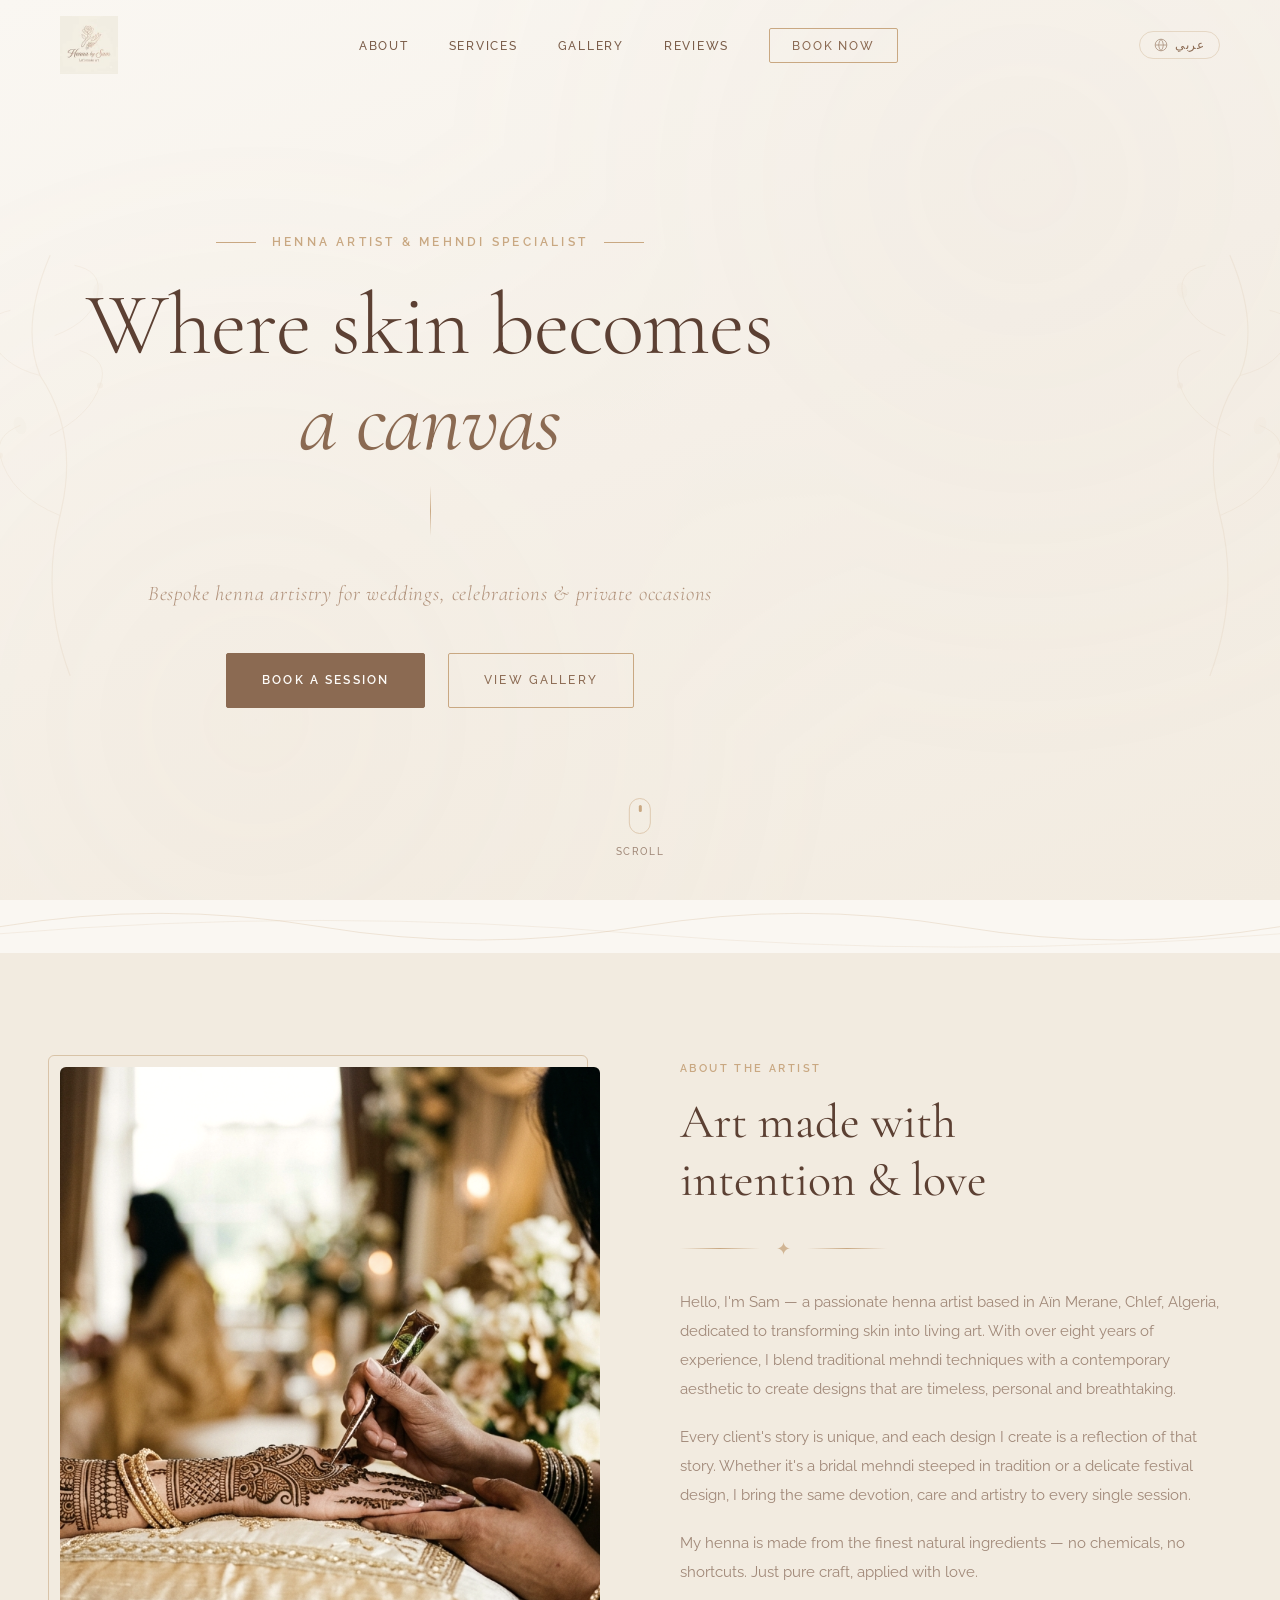
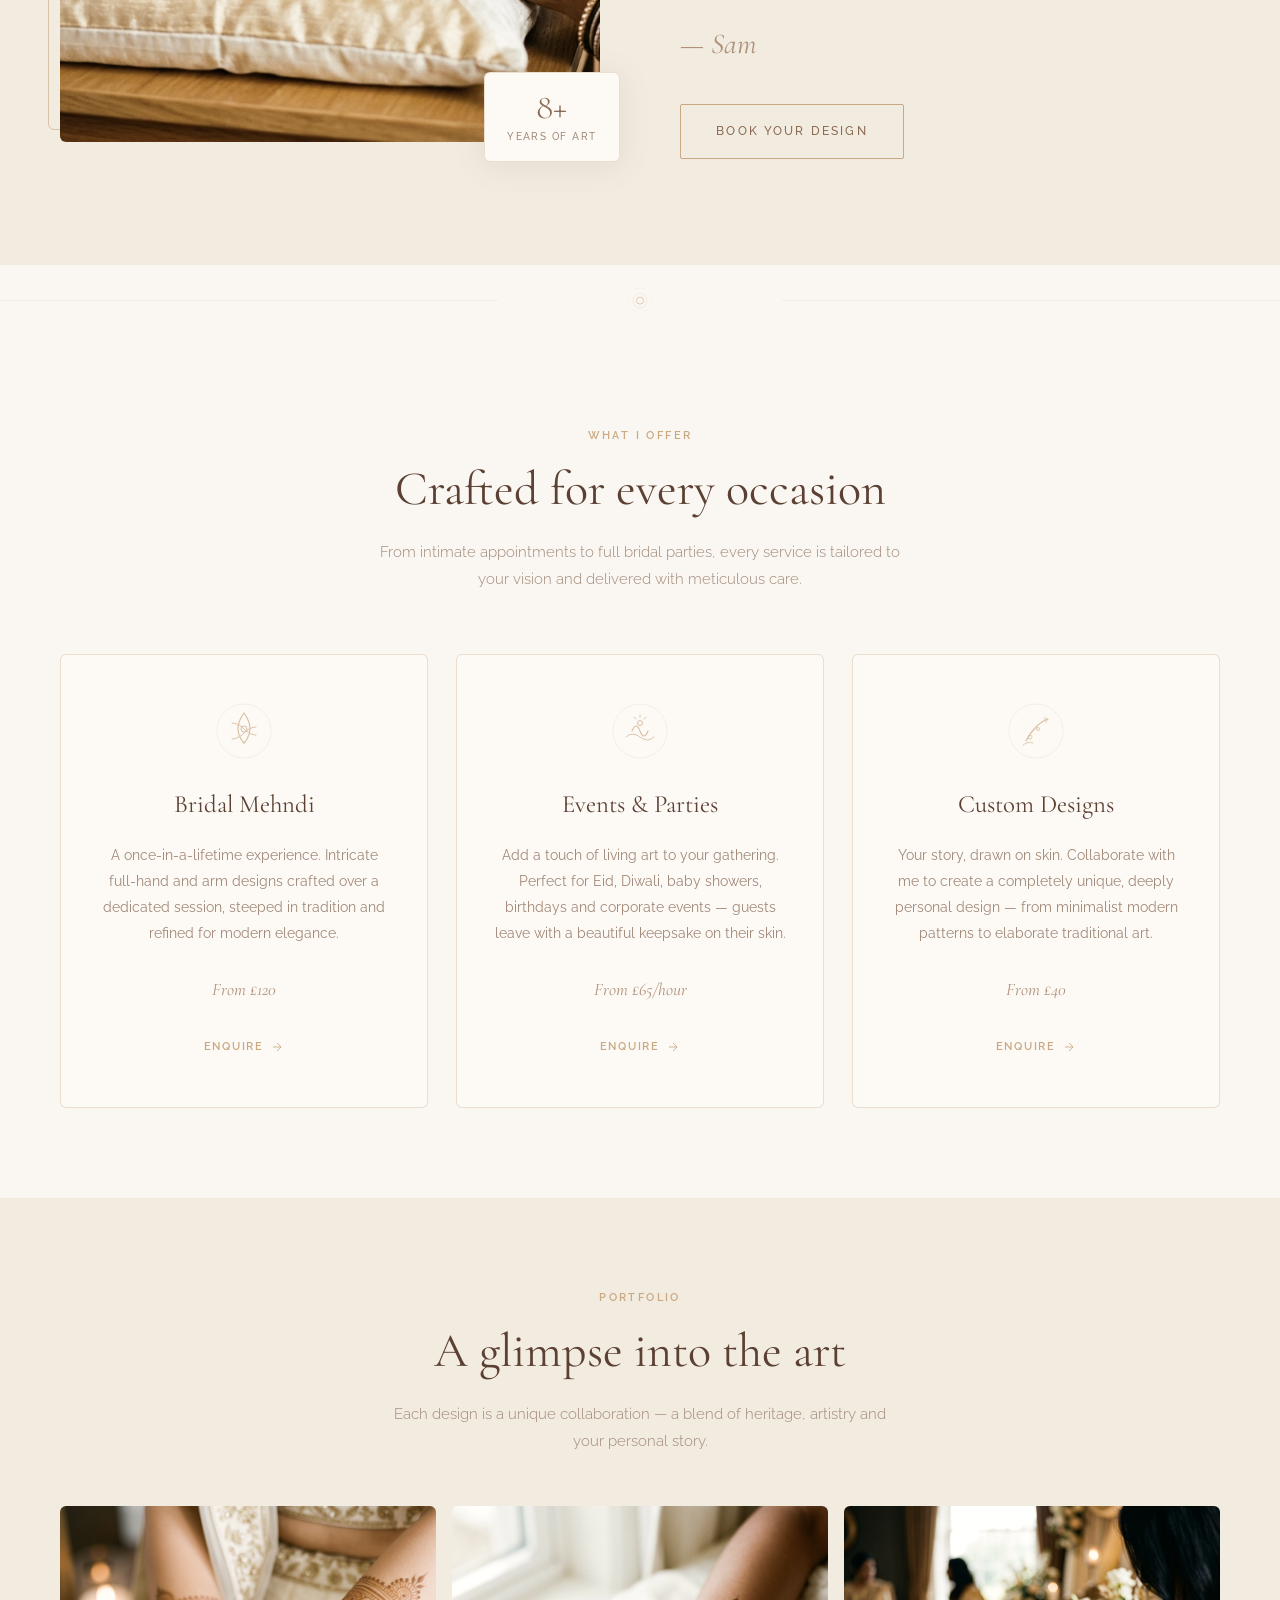
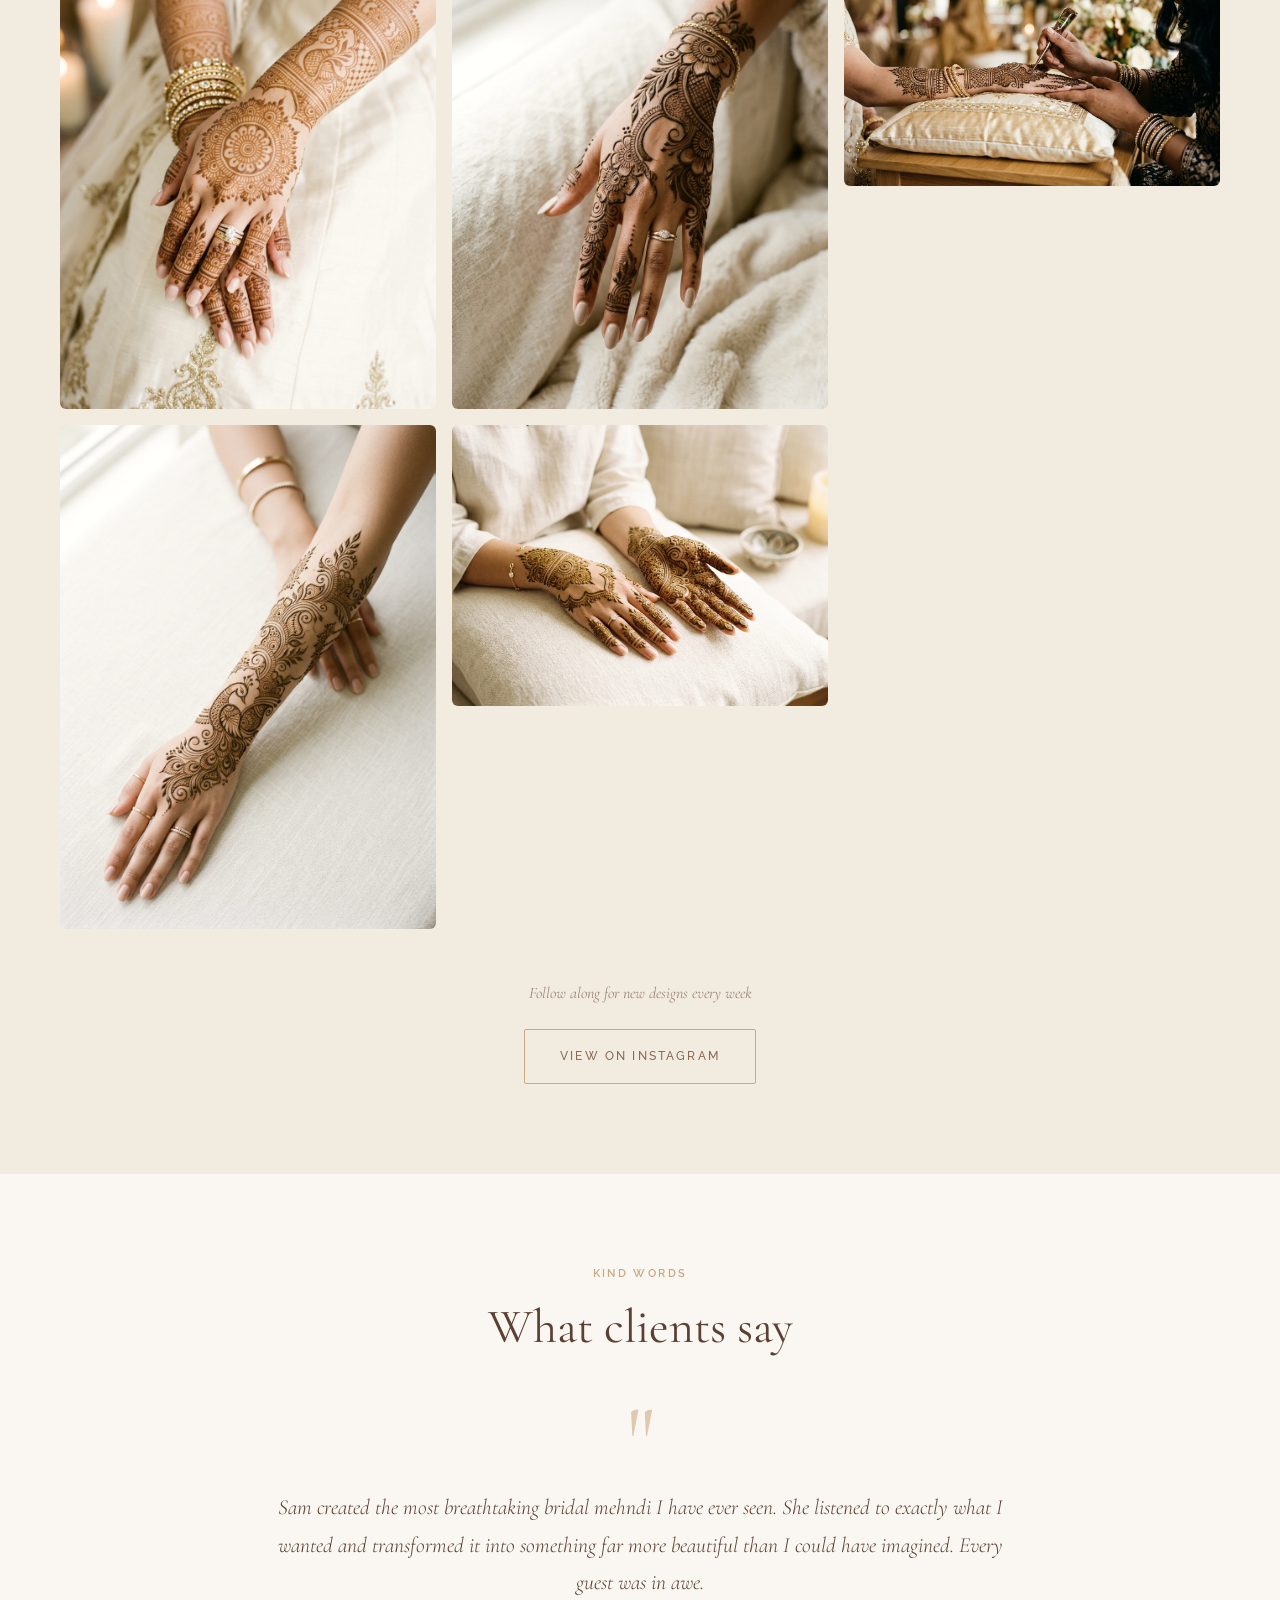
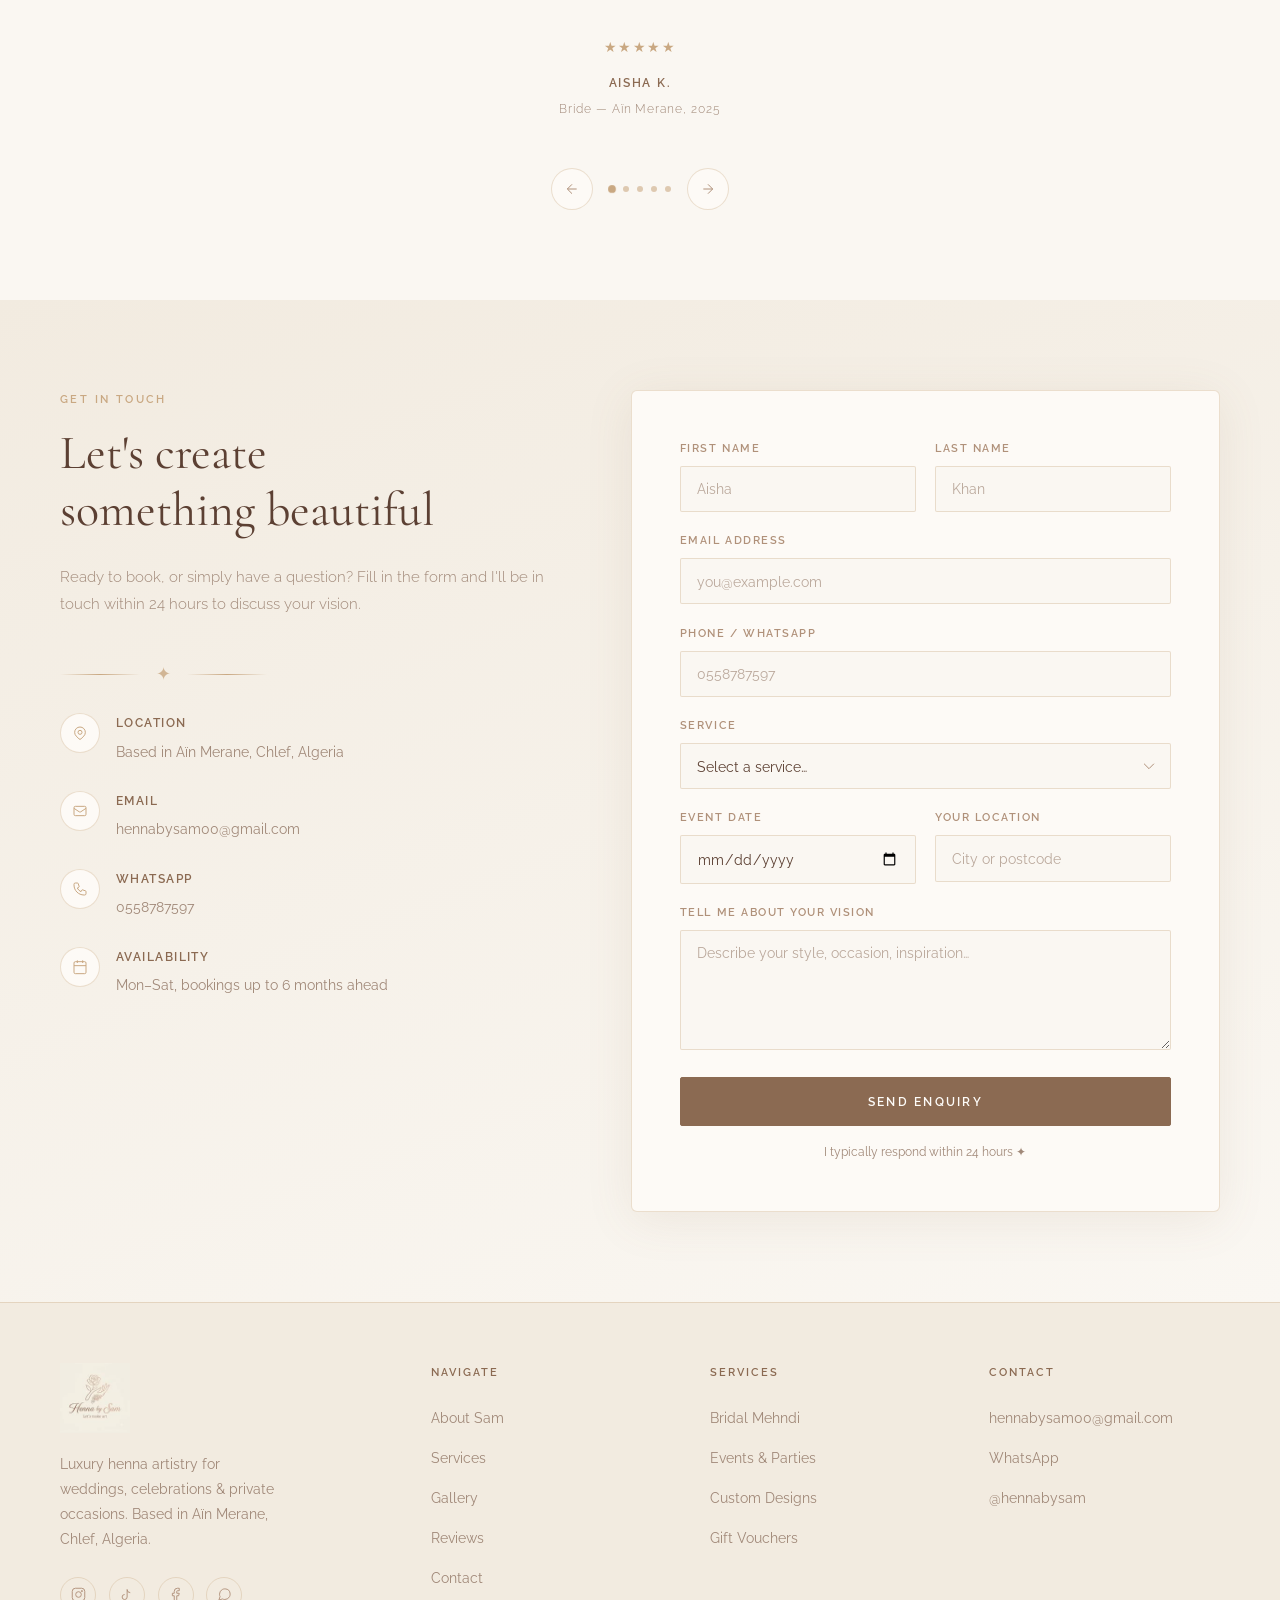
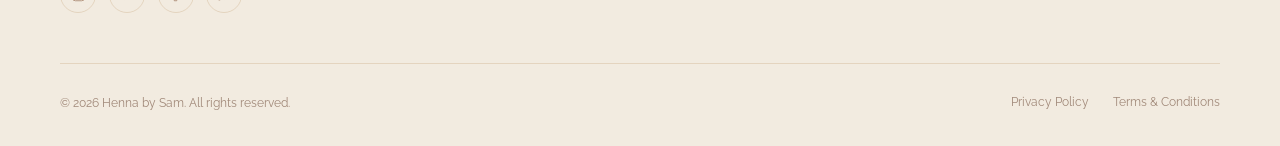
==== index.html @ 5bcdfaa6 "Initial commit — Henna by Sam website" ====
<!DOCTYPE html>
<html lang="en" dir="ltr">
<head>
  <meta charset="UTF-8" />
  <meta name="viewport" content="width=device-width, initial-scale=1.0" />
  <meta name="description" content="Henna by Sam — Luxury henna artist based in Aïn Merane, Chlef, Algeria, specialising in bridal, event and custom mehndi. Let's make art." />
  <meta name="keywords" content="henna artist, mehndi, bridal henna, henna near me, Henna by Sam" />
  <meta property="og:title" content="Henna by Sam — Let's Make Art" />
  <meta property="og:description" content="Luxury henna artistry for weddings, events and private occasions. Based in Aïn Merane, Chlef, Algeria." />
  <meta property="og:type" content="website" />
  <title>Henna by Sam — Let's Make Art</title>
  <link rel="stylesheet" href="style.css" />
  <link rel="preconnect" href="https://fonts.googleapis.com" />
  <link rel="preconnect" href="https://fonts.gstatic.com" crossorigin />
</head>
<body>

  <!-- ═══════════════════════════════════════════
       NAVBAR
  ═══════════════════════════════════════════ -->
  <nav class="navbar" id="navbar" role="navigation" data-i18n-aria="nav.mainNav">
    <div class="container">
      <!-- Discreet Master Access -->
      <a href="master.html" class="master-access-btn" id="master-access-btn" aria-label="Master Access" title="Master Access">
        <svg viewBox="0 0 24 24" fill="none" stroke="currentColor" stroke-width="1.5" aria-hidden="true">
          <rect x="5" y="11" width="14" height="10" rx="2" ry="2"/>
          <path d="M8 11V7a4 4 0 018 0v4"/>
          <circle cx="12" cy="16" r="1" fill="currentColor"/>
        </svg>
      </a>

      <a href="#home" aria-label="Henna by Sam — Home">
        <img src="logo.png" alt="Henna by Sam logo" class="navbar-logo" id="navbar-logo" />
      </a>

      <ul class="nav-links" id="nav-links">
        <li><a href="#about"        data-i18n="nav.about">About</a></li>
        <li><a href="#services"     data-i18n="nav.services">Services</a></li>
        <li><a href="#gallery"      data-i18n="nav.gallery">Gallery</a></li>
        <li><a href="#testimonials" data-i18n="nav.reviews">Reviews</a></li>
        <li><a href="#booking" class="nav-book-btn" id="nav-book-btn" data-i18n="nav.bookNow">Book Now</a></li>
      </ul>

      <!-- Language Switcher -->
      <button class="lang-switcher" id="lang-switcher" data-i18n-aria="nav.langBtnAria">
        <svg viewBox="0 0 24 24" fill="none" stroke="currentColor" stroke-width="1.5" aria-hidden="true">
          <circle cx="12" cy="12" r="10"/>
          <line x1="2" y1="12" x2="22" y2="12"/>
          <path d="M12 2a15.3 15.3 0 014 10 15.3 15.3 0 01-4 10 15.3 15.3 0 01-4-10 15.3 15.3 0 014-10z"/>
        </svg>
        <span id="lang-label" data-i18n="nav.langBtn">عربي</span>
      </button>

      <button class="nav-hamburger" id="nav-hamburger" data-i18n-aria="nav.openMenu" aria-expanded="false">
        <span></span>
        <span></span>
        <span></span>
      </button>
    </div>
  </nav>

  <!-- Mobile Nav Overlay -->
  <nav class="mobile-nav" id="mobile-nav" data-i18n-aria="nav.mobileNav">
    <button class="mobile-nav-close" id="mobile-nav-close" data-i18n-aria="nav.closeMenu">×</button>
    <a href="#about"        class="mobile-link" data-i18n="mobile.about">About</a>
    <a href="#services"     class="mobile-link" data-i18n="mobile.services">Services</a>
    <a href="#gallery"      class="mobile-link" data-i18n="mobile.gallery">Gallery</a>
    <a href="#testimonials" class="mobile-link" data-i18n="mobile.reviews">Reviews</a>
    <a href="#booking"      class="mobile-link" data-i18n="mobile.bookNow">Book Now</a>
    <!-- Mobile Language Switcher -->
    <button class="mobile-lang-switcher" id="mobile-lang-switcher">
      <svg viewBox="0 0 24 24" fill="none" stroke="currentColor" stroke-width="1.5" width="18" height="18" aria-hidden="true">
        <circle cx="12" cy="12" r="10"/>
        <line x1="2" y1="12" x2="22" y2="12"/>
        <path d="M12 2a15.3 15.3 0 014 10 15.3 15.3 0 01-4 10 15.3 15.3 0 01-4-10 15.3 15.3 0 014-10z"/>
      </svg>
      <span id="mobile-lang-label" data-i18n="nav.langBtn">عربي</span>
    </button>
  </nav>

  <!-- ═══════════════════════════════════════════
       HERO
  ═══════════════════════════════════════════ -->
  <section class="hero" id="home" aria-label="Hero">
    <div class="hero-bg-pattern" aria-hidden="true"></div>

    <!-- Botanical SVG side elements -->
    <div class="hero-botanical-left" aria-hidden="true">
      <svg width="180" height="500" viewBox="0 0 180 500" fill="none" xmlns="http://www.w3.org/2000/svg">
        <path d="M90 480 Q60 400 80 320 Q100 240 60 180 Q40 130 70 60" stroke="#C9A882" stroke-width="1.2" fill="none" stroke-linecap="round"/>
        <path d="M80 320 Q30 300 20 260 Q15 240 40 230" stroke="#C9A882" stroke-width="0.8" fill="none" stroke-linecap="round"/>
        <path d="M70 240 Q110 220 120 190 Q130 165 100 155" stroke="#C9A882" stroke-width="0.8" fill="none" stroke-linecap="round"/>
        <path d="M60 180 Q20 170 10 140 Q5 120 30 115" stroke="#C9A882" stroke-width="0.8" fill="none" stroke-linecap="round"/>
        <path d="M75 140 Q115 125 118 95 Q120 75 95 70" stroke="#C9A882" stroke-width="0.8" fill="none" stroke-linecap="round"/>
        <circle cx="20" cy="260" r="3" fill="#C9A882" opacity="0.5"/>
        <circle cx="10" cy="140" r="2.5" fill="#C9A882" opacity="0.4"/>
        <circle cx="120" cy="190" r="3" fill="#C9A882" opacity="0.5"/>
        <ellipse cx="40" cy="230" rx="6" ry="9" fill="#C9A882" opacity="0.25" transform="rotate(-20 40 230)"/>
        <ellipse cx="118" cy="95" rx="5" ry="8" fill="#C9A882" opacity="0.25" transform="rotate(15 118 95)"/>
      </svg>
    </div>

    <div class="hero-botanical-right" aria-hidden="true">
      <svg width="180" height="500" viewBox="0 0 180 500" fill="none" xmlns="http://www.w3.org/2000/svg">
        <path d="M90 480 Q60 400 80 320 Q100 240 60 180 Q40 130 70 60" stroke="#C9A882" stroke-width="1.2" fill="none" stroke-linecap="round"/>
        <path d="M80 320 Q30 300 20 260 Q15 240 40 230" stroke="#C9A882" stroke-width="0.8" fill="none" stroke-linecap="round"/>
        <path d="M70 240 Q110 220 120 190 Q130 165 100 155" stroke="#C9A882" stroke-width="0.8" fill="none" stroke-linecap="round"/>
        <path d="M60 180 Q20 170 10 140 Q5 120 30 115" stroke="#C9A882" stroke-width="0.8" fill="none" stroke-linecap="round"/>
        <path d="M75 140 Q115 125 118 95 Q120 75 95 70" stroke="#C9A882" stroke-width="0.8" fill="none" stroke-linecap="round"/>
        <circle cx="20" cy="260" r="3" fill="#C9A882" opacity="0.5"/>
        <circle cx="10" cy="140" r="2.5" fill="#C9A882" opacity="0.4"/>
        <circle cx="120" cy="190" r="3" fill="#C9A882" opacity="0.5"/>
        <ellipse cx="40" cy="230" rx="6" ry="9" fill="#C9A882" opacity="0.25" transform="rotate(-20 40 230)"/>
        <ellipse cx="118" cy="95" rx="5" ry="8" fill="#C9A882" opacity="0.25" transform="rotate(15 118 95)"/>
      </svg>
    </div>

    <div class="container">
      <div class="hero-content">
        <p class="hero-eyebrow reveal" data-i18n="hero.eyebrow">Henna Artist &amp; Mehndi Specialist</p>

        <h1 class="hero-title reveal reveal-delay-1">
          <span data-i18n="hero.titleLine1">Where skin becomes</span><br><em data-i18n="hero.titleEm">a canvas</em>
        </h1>

        <div class="hero-divider reveal reveal-delay-2"></div>

        <p class="hero-tagline reveal reveal-delay-2" data-i18n="hero.tagline">
          Bespoke henna artistry for weddings, celebrations &amp; private occasions
        </p>

        <div class="hero-ctas reveal reveal-delay-3">
          <a href="#booking" class="btn-primary" id="hero-book-btn" data-i18n="hero.bookBtn">Book a Session</a>
          <a href="#gallery" class="btn-secondary" id="hero-gallery-btn" data-i18n="hero.galleryBtn">View Gallery</a>
        </div>
      </div>
    </div>

    <div class="hero-scroll-hint" aria-hidden="true">
      <div class="scroll-mouse"></div>
      <span data-i18n="hero.scroll">Scroll</span>
    </div>
  </section>

  <!-- Section divider -->
  <div class="botanical-divider" aria-hidden="true">
    <svg viewBox="0 0 1440 60" fill="none" xmlns="http://www.w3.org/2000/svg" preserveAspectRatio="none">
      <path d="M0 30 Q180 0 360 30 Q540 60 720 30 Q900 0 1080 30 Q1260 60 1440 30" stroke="#DEC9B0" stroke-width="0.8" fill="none" opacity="0.6"/>
      <path d="M0 38 Q360 8 720 38 Q1080 68 1440 38" stroke="#C9A882" stroke-width="0.5" fill="none" opacity="0.35"/>
    </svg>
  </div>

  <!-- ═══════════════════════════════════════════
       ABOUT
  ═══════════════════════════════════════════ -->
  <section class="about" id="about" aria-label="About Sam">
    <div class="container">
      <div class="about-grid">

        <!-- Image side -->
        <div class="about-image-wrap reveal">
          <div class="about-image-frame">
            <img
              src="images/artist.jpg"
              alt="Sam — henna artist applying mehndi at a bridal celebration"
              class="about-img"
              loading="lazy"
            />
            <div class="about-image-badge">
              <span class="badge-number">8+</span>
              <span class="badge-label" data-i18n="about.badgeLabel">Years of Art</span>
            </div>
          </div>
        </div>

        <!-- Text side -->
        <div class="about-text">
          <span class="section-label reveal" data-i18n="about.sectionLabel">About the Artist</span>
          <h2 class="section-title reveal reveal-delay-1">
            <span data-i18n="about.title">Art made with</span><br><span data-i18n="about.titleLine2">intention &amp; love</span>
          </h2>

          <div class="ornament reveal reveal-delay-1">
            <span class="ornament-icon" aria-hidden="true">✦</span>
          </div>

          <p class="reveal reveal-delay-2" data-i18n="about.bio1">
            Hello, I'm Sam — a passionate henna artist based in Aïn Merane, Chlef, Algeria, dedicated to transforming skin
            into living art. With over eight years of experience, I blend traditional mehndi techniques
            with a contemporary aesthetic to create designs that are timeless, personal and breathtaking.
          </p>
          <p class="reveal reveal-delay-2" data-i18n="about.bio2">
            Every client's story is unique, and each design I create is a reflection of that story.
            Whether it's a bridal mehndi steeped in tradition or a delicate festival design, I bring
            the same devotion, care and artistry to every single session.
          </p>
          <p class="reveal reveal-delay-3" data-i18n="about.bio3">
            My henna is made from the finest natural ingredients — no chemicals, no shortcuts.
            Just pure craft, applied with love.
          </p>

          <div class="about-signature reveal reveal-delay-3" data-i18n="about.signature">— Sam</div>

          <div style="margin-top: 2.2rem;" class="reveal reveal-delay-4">
            <a href="#booking" class="btn-secondary" id="about-book-btn" data-i18n="about.bookBtn">Book Your Design</a>
          </div>
        </div>

      </div>
    </div>
  </section>

  <!-- Section divider -->
  <div class="botanical-divider" aria-hidden="true">
    <svg viewBox="0 0 1440 80" fill="none" xmlns="http://www.w3.org/2000/svg" preserveAspectRatio="none">
      <line x1="0" y1="40" x2="560" y2="40" stroke="#DEC9B0" stroke-width="0.5" opacity="0.6"/>
      <circle cx="720" cy="40" r="4" fill="none" stroke="#C9A882" stroke-width="1" opacity="0.6"/>
      <circle cx="720" cy="40" r="8" fill="none" stroke="#C9A882" stroke-width="0.5" opacity="0.35"/>
      <circle cx="720" cy="40" r="14" fill="none" stroke="#DEC9B0" stroke-width="0.4" opacity="0.3"/>
      <line x1="880" y1="40" x2="1440" y2="40" stroke="#DEC9B0" stroke-width="0.5" opacity="0.6"/>
    </svg>
  </div>

  <!-- ═══════════════════════════════════════════
       SERVICES
  ═══════════════════════════════════════════ -->
  <section class="services" id="services" aria-label="Services">
    <div class="container">
      <div class="services-header">
        <span class="section-label reveal" data-i18n="services.sectionLabel">What I Offer</span>
        <h2 class="section-title reveal reveal-delay-1" data-i18n="services.title">Crafted for every occasion</h2>
        <p class="section-subtitle reveal reveal-delay-2" data-i18n="services.subtitle">
          From intimate appointments to full bridal parties, every service is tailored
          to your vision and delivered with meticulous care.
        </p>
      </div>

      <div class="services-grid">

        <!-- Bridal -->
        <div class="service-card reveal" id="service-bridal">
          <div class="service-icon" aria-hidden="true">
            <svg viewBox="0 0 56 56" fill="none" xmlns="http://www.w3.org/2000/svg" width="56" height="56">
              <circle cx="28" cy="28" r="27" stroke="currentColor" stroke-width="0.8" opacity="0.3"/>
              <path d="M28 10 C28 10 22 18 22 26 C22 34 28 40 28 40 C28 40 34 34 34 26 C34 18 28 10 28 10Z" stroke="currentColor" stroke-width="1.2" fill="none" stroke-linecap="round" stroke-linejoin="round"/>
              <path d="M16 20 C20 20 24 22 28 26 C32 30 36 32 40 32" stroke="currentColor" stroke-width="1" fill="none" stroke-linecap="round"/>
              <path d="M16 36 C20 36 24 34 28 30 C32 26 36 24 40 24" stroke="currentColor" stroke-width="1" fill="none" stroke-linecap="round"/>
              <circle cx="28" cy="26" r="3" stroke="currentColor" stroke-width="1" fill="none"/>
            </svg>
          </div>
          <h3 class="service-title" data-i18n="services.bridal.title">Bridal Mehndi</h3>
          <p class="service-desc" data-i18n="services.bridal.desc">
            A once-in-a-lifetime experience. Intricate full-hand and arm designs crafted
            over a dedicated session, steeped in tradition and refined for modern elegance.
          </p>
          <p class="service-price" data-i18n="services.bridal.price">From £120</p>
          <a href="#booking" class="service-link" id="service-bridal-link">
            <span data-i18n="services.bridal.cta">Enquire</span>
            <svg viewBox="0 0 24 24" fill="none" stroke="currentColor" stroke-width="1.5" class="service-arrow"><path d="M5 12h14M12 5l7 7-7 7"/></svg>
          </a>
        </div>

        <!-- Events -->
        <div class="service-card reveal reveal-delay-1" id="service-events">
          <div class="service-icon" aria-hidden="true">
            <svg viewBox="0 0 56 56" fill="none" xmlns="http://www.w3.org/2000/svg" width="56" height="56">
              <circle cx="28" cy="28" r="27" stroke="currentColor" stroke-width="0.8" opacity="0.3"/>
              <path d="M20 28 Q24 18 28 28 Q32 38 36 28" stroke="currentColor" stroke-width="1.2" fill="none" stroke-linecap="round"/>
              <path d="M14 34 Q20 28 28 34 Q36 40 42 34" stroke="currentColor" stroke-width="0.9" fill="none" stroke-linecap="round"/>
              <circle cx="28" cy="20" r="2.5" stroke="currentColor" stroke-width="1" fill="none"/>
              <path d="M28 14 L28 12" stroke="currentColor" stroke-width="1" stroke-linecap="round"/>
              <path d="M32 16 L34 14" stroke="currentColor" stroke-width="1" stroke-linecap="round"/>
              <path d="M24 16 L22 14" stroke="currentColor" stroke-width="1" stroke-linecap="round"/>
            </svg>
          </div>
          <h3 class="service-title" data-i18n="services.events.title">Events &amp; Parties</h3>
          <p class="service-desc" data-i18n="services.events.desc">
            Add a touch of living art to your gathering. Perfect for Eid, Diwali, baby showers,
            birthdays and corporate events — guests leave with a beautiful keepsake on their skin.
          </p>
          <p class="service-price" data-i18n="services.events.price">From £65/hour</p>
          <a href="#booking" class="service-link" id="service-events-link">
            <span data-i18n="services.events.cta">Enquire</span>
            <svg viewBox="0 0 24 24" fill="none" stroke="currentColor" stroke-width="1.5" class="service-arrow"><path d="M5 12h14M12 5l7 7-7 7"/></svg>
          </a>
        </div>

        <!-- Custom -->
        <div class="service-card reveal reveal-delay-2" id="service-custom">
          <div class="service-icon" aria-hidden="true">
            <svg viewBox="0 0 56 56" fill="none" xmlns="http://www.w3.org/2000/svg" width="56" height="56">
              <circle cx="28" cy="28" r="27" stroke="currentColor" stroke-width="0.8" opacity="0.3"/>
              <path d="M18 38 Q22 30 28 24 Q34 18 40 16" stroke="currentColor" stroke-width="1.2" fill="none" stroke-linecap="round"/>
              <path d="M40 16 L36 14 L38 20Z" stroke="currentColor" stroke-width="1" fill="currentColor" opacity="0.4"/>
              <circle cx="22" cy="34" r="2" stroke="currentColor" stroke-width="0.8" fill="none"/>
              <circle cx="30" cy="26" r="1.5" stroke="currentColor" stroke-width="0.8" fill="none"/>
              <path d="M15 42 Q20 38 25 40" stroke="currentColor" stroke-width="0.8" fill="none" stroke-linecap="round"/>
            </svg>
          </div>
          <h3 class="service-title" data-i18n="services.custom.title">Custom Designs</h3>
          <p class="service-desc" data-i18n="services.custom.desc">
            Your story, drawn on skin. Collaborate with me to create a completely unique,
            deeply personal design — from minimalist modern patterns to elaborate traditional art.
          </p>
          <p class="service-price" data-i18n="services.custom.price">From £40</p>
          <a href="#booking" class="service-link" id="service-custom-link">
            <span data-i18n="services.custom.cta">Enquire</span>
            <svg viewBox="0 0 24 24" fill="none" stroke="currentColor" stroke-width="1.5" class="service-arrow"><path d="M5 12h14M12 5l7 7-7 7"/></svg>
          </a>
        </div>

      </div>
    </div>
  </section>

  <!-- ═══════════════════════════════════════════
       GALLERY
  ═══════════════════════════════════════════ -->
  <section class="gallery" id="gallery" aria-label="Gallery">
    <div class="container">
      <div class="gallery-header">
        <span class="section-label reveal" data-i18n="gallery.sectionLabel">Portfolio</span>
        <h2 class="section-title reveal reveal-delay-1" data-i18n="gallery.title">A glimpse into the art</h2>
        <p class="section-subtitle reveal reveal-delay-2" style="margin: 0 auto;" data-i18n="gallery.subtitle">
          Each design is a unique collaboration — a blend of heritage, artistry and your personal story.
        </p>
      </div>

      <div class="gallery-grid reveal reveal-delay-1">

        <div class="gallery-item" id="gallery-1" role="button" tabindex="0" aria-label="View bridal mehndi design" data-src="images/bridal_hands.jpg">
          <img src="images/bridal_hands.jpg" alt="Intricate bridal mehndi — full mandala design on both hands" loading="lazy" />
          <div class="gallery-item-overlay">
            <span class="gallery-item-label" data-i18n="gallery.item1">Bridal Mehndi</span>
          </div>
        </div>

        <div class="gallery-item" id="gallery-2" role="button" tabindex="0" aria-label="View forearm henna design" data-src="images/forearm.jpg">
          <img src="images/forearm.jpg" alt="Elegant peacock and vine henna art on forearm" loading="lazy" />
          <div class="gallery-item-overlay">
            <span class="gallery-item-label" data-i18n="gallery.item2">Forearm Art</span>
          </div>
        </div>

        <div class="gallery-item" id="gallery-3" role="button" tabindex="0" aria-label="View Arabic henna design" data-src="images/arabic.jpg">
          <img src="images/arabic.jpg" alt="Arabic style bold floral henna on hand" loading="lazy" />
          <div class="gallery-item-overlay">
            <span class="gallery-item-label" data-i18n="gallery.item3">Arabic Style</span>
          </div>
        </div>

        <div class="gallery-item" id="gallery-4" role="button" tabindex="0" aria-label="View both hands design" data-src="images/both_hands.jpg">
          <img src="images/both_hands.jpg" alt="Matching henna patterns on both hands" loading="lazy" />
          <div class="gallery-item-overlay">
            <span class="gallery-item-label" data-i18n="gallery.item4">Full Hands</span>
          </div>
        </div>

        <div class="gallery-item" id="gallery-5" role="button" tabindex="0" aria-label="View artist at work" data-src="images/artist.jpg">
          <img src="images/artist.jpg" alt="Sam applying bridal mehndi at a wedding celebration" loading="lazy" />
          <div class="gallery-item-overlay">
            <span class="gallery-item-label" data-i18n="gallery.item5">At Work</span>
          </div>
        </div>

      </div>

      <div class="gallery-cta reveal">
        <p class="gallery-follow-text" data-i18n="gallery.followText">
          Follow along for new designs every week
        </p>
        <a href="https://instagram.com" target="_blank" rel="noopener" class="btn-secondary" id="instagram-btn" data-i18n="gallery.instagram">
          View on Instagram
        </a>
      </div>
    </div>
  </section>

  <!-- ═══════════════════════════════════════════
       TESTIMONIALS
  ═══════════════════════════════════════════ -->
  <section class="testimonials" id="testimonials" data-i18n-aria="testimonials.ariaLabel">
    <div class="container">
      <div class="testimonials-header">
        <span class="section-label reveal" data-i18n="testimonials.sectionLabel">Kind Words</span>
        <h2 class="section-title reveal reveal-delay-1" data-i18n="testimonials.title">What clients say</h2>
      </div>

      <div class="testimonial-track reveal reveal-delay-2">

        <div class="testimonial-slide active" id="testimonial-0" role="group" aria-label="Testimonial 1 of 5">
          <span class="testimonial-quote-mark" aria-hidden="true">"</span>
          <p class="testimonial-text" data-i18n="testimonials.slide0.text">
            Sam created the most breathtaking bridal mehndi I have ever seen. She listened to exactly what I wanted and transformed it into something far more beautiful than I could have imagined. Every guest was in awe.
          </p>
          <div class="testimonial-stars" aria-label="5 stars">★★★★★</div>
          <div class="testimonial-author">
            <span class="author-name" data-i18n="testimonials.slide0.author">Aisha K.</span>
            <span class="author-detail" data-i18n="testimonials.slide0.detail">Bride — Aïn Merane, 2025</span>
          </div>
        </div>

        <div class="testimonial-slide" id="testimonial-1" role="group" aria-label="Testimonial 2 of 5">
          <span class="testimonial-quote-mark" aria-hidden="true">"</span>
          <p class="testimonial-text" data-i18n="testimonials.slide1.text">
            We booked Sam for our Eid gathering and she was absolutely wonderful — professional, warm and incredibly talented. The designs she created were stunning and the quality of the henna was exceptional.
          </p>
          <div class="testimonial-stars" aria-label="5 stars">★★★★★</div>
          <div class="testimonial-author">
            <span class="author-name" data-i18n="testimonials.slide1.author">Fatima R.</span>
            <span class="author-detail" data-i18n="testimonials.slide1.detail">Event Client — Chlef, 2025</span>
          </div>
        </div>

        <div class="testimonial-slide" id="testimonial-2" role="group" aria-label="Testimonial 3 of 5">
          <span class="testimonial-quote-mark" aria-hidden="true">"</span>
          <p class="testimonial-text" data-i18n="testimonials.slide2.text">
            I have had henna done many times, but nothing compares to Sam's work. The precision, the patience, the artistry — it's on another level. My custom design was exactly what I dreamed of.
          </p>
          <div class="testimonial-stars" aria-label="5 stars">★★★★★</div>
          <div class="testimonial-author">
            <span class="author-name" data-i18n="testimonials.slide2.author">Priya M.</span>
            <span class="author-detail" data-i18n="testimonials.slide2.detail">Custom Design Client — Algiers, 2024</span>
          </div>
        </div>

        <div class="testimonial-slide" id="testimonial-3" role="group" aria-label="Testimonial 4 of 5">
          <span class="testimonial-quote-mark" aria-hidden="true">"</span>
          <p class="testimonial-text" data-i18n="testimonials.slide3.text">
            From booking to the final reveal, the whole experience was beautiful. Sam made me feel so comfortable and the end result was absolutely perfect. I would book again in a heartbeat.
          </p>
          <div class="testimonial-stars" aria-label="5 stars">★★★★★</div>
          <div class="testimonial-author">
            <span class="author-name" data-i18n="testimonials.slide3.author">Zara T.</span>
            <span class="author-detail" data-i18n="testimonials.slide3.detail">Bridal Client — Oran, 2025</span>
          </div>
        </div>

        <div class="testimonial-slide" id="testimonial-4" role="group" aria-label="Testimonial 5 of 5">
          <span class="testimonial-quote-mark" aria-hidden="true">"</span>
          <p class="testimonial-text" data-i18n="testimonials.slide4.text">
            Sam is a true artist. She brought such creativity and care to our baby shower. All our guests were thrilled and the stains came out beautifully dark — a real testament to the quality of the henna.
          </p>
          <div class="testimonial-stars" aria-label="5 stars">★★★★★</div>
          <div class="testimonial-author">
            <span class="author-name" data-i18n="testimonials.slide4.author">Nadia S.</span>
            <span class="author-detail" data-i18n="testimonials.slide4.detail">Baby Shower Client — Aïn Merane, 2024</span>
          </div>
        </div>

        <div class="testimonial-controls" aria-label="Testimonial navigation">
          <button class="testimonial-btn" id="testimonial-prev" data-i18n-aria="testimonials.prevAria">
            <svg viewBox="0 0 24 24" fill="none" stroke="currentColor" stroke-width="1.5"><path d="M19 12H5M12 19l-7-7 7-7"/></svg>
          </button>
          <div class="testimonial-dots" role="tablist" aria-label="Testimonials">
            <div class="testimonial-dot active" role="tab" aria-selected="true" aria-label="Testimonial 1" data-idx="0" tabindex="0"></div>
            <div class="testimonial-dot" role="tab" aria-selected="false" aria-label="Testimonial 2" data-idx="1" tabindex="0"></div>
            <div class="testimonial-dot" role="tab" aria-selected="false" aria-label="Testimonial 3" data-idx="2" tabindex="0"></div>
            <div class="testimonial-dot" role="tab" aria-selected="false" aria-label="Testimonial 4" data-idx="3" tabindex="0"></div>
            <div class="testimonial-dot" role="tab" aria-selected="false" aria-label="Testimonial 5" data-idx="4" tabindex="0"></div>
          </div>
          <button class="testimonial-btn" id="testimonial-next" data-i18n-aria="testimonials.nextAria">
            <svg viewBox="0 0 24 24" fill="none" stroke="currentColor" stroke-width="1.5"><path d="M5 12h14M12 5l7 7-7 7"/></svg>
          </button>
        </div>

      </div>
    </div>
  </section>

  <!-- ═══════════════════════════════════════════
       BOOKING / CONTACT
  ═══════════════════════════════════════════ -->
  <section class="booking" id="booking" data-i18n-aria="booking.ariaLabel">
    <div class="container">
      <div class="booking-grid">

        <!-- Info side -->
        <div class="booking-info">
          <span class="section-label reveal" data-i18n="booking.sectionLabel">Get in Touch</span>
          <h2 class="section-title reveal reveal-delay-1">
            <span data-i18n="booking.title">Let's create</span><br><span data-i18n="booking.titleLine2">something beautiful</span>
          </h2>
          <p class="section-subtitle reveal reveal-delay-2" style="max-width: 100%;" data-i18n="booking.subtitle">
            Ready to book, or simply have a question? Fill in the form and I'll be in touch
            within 24 hours to discuss your vision.
          </p>

          <div class="ornament reveal reveal-delay-2">
            <span class="ornament-icon" aria-hidden="true">✦</span>
          </div>

          <div class="booking-details reveal reveal-delay-3">
            <div class="booking-detail-item">
              <div class="detail-icon" aria-hidden="true">
                <svg viewBox="0 0 24 24" fill="none" stroke="currentColor" stroke-width="1.5"><path d="M17.657 16.657L13.414 20.9a1.998 1.998 0 01-2.827 0l-4.244-4.243a8 8 0 1111.314 0z"/><path d="M15 11a3 3 0 11-6 0 3 3 0 016 0z"/></svg>
              </div>
              <div class="detail-text">
                <strong data-i18n="booking.locationLabel">Location</strong>
                <span data-i18n="booking.locationValue">Based in Aïn Merane, Chlef, Algeria</span>
              </div>
            </div>

            <div class="booking-detail-item">
              <div class="detail-icon" aria-hidden="true">
                <svg viewBox="0 0 24 24" fill="none" stroke="currentColor" stroke-width="1.5"><path d="M3 8l7.89 5.26a2 2 0 002.22 0L21 8M5 19h14a2 2 0 002-2V7a2 2 0 00-2-2H5a2 2 0 00-2 2v10a2 2 0 002 2z"/></svg>
              </div>
              <div class="detail-text">
                <strong data-i18n="booking.emailLabel">Email</strong>
                <span>hennabysam00@gmail.com</span>
              </div>
            </div>

            <div class="booking-detail-item">
              <div class="detail-icon" aria-hidden="true">
                <svg viewBox="0 0 24 24" fill="none" stroke="currentColor" stroke-width="1.5"><path d="M3 5a2 2 0 012-2h3.28a1 1 0 01.948.684l1.498 4.493a1 1 0 01-.502 1.21l-2.257 1.13a11.042 11.042 0 005.516 5.516l1.13-2.257a1 1 0 011.21-.502l4.493 1.498a1 1 0 01.684.949V19a2 2 0 01-2 2h-1C9.716 21 3 14.284 3 6V5z"/></svg>
              </div>
              <div class="detail-text">
                <strong data-i18n="booking.whatsappLabel">WhatsApp</strong>
                <span dir="ltr">0558787597</span>
              </div>
            </div>

            <div class="booking-detail-item">
              <div class="detail-icon" aria-hidden="true">
                <svg viewBox="0 0 24 24" fill="none" stroke="currentColor" stroke-width="1.5"><rect x="3" y="4" width="18" height="18" rx="2" ry="2"/><line x1="16" y1="2" x2="16" y2="6"/><line x1="8" y1="2" x2="8" y2="6"/><line x1="3" y1="10" x2="21" y2="10"/></svg>
              </div>
              <div class="detail-text">
                <strong data-i18n="booking.availabilityLabel">Availability</strong>
                <span data-i18n="booking.availabilityValue">Mon–Sat, bookings up to 6 months ahead</span>
              </div>
            </div>
          </div>
        </div>

        <!-- Form side -->
        <div class="reveal reveal-delay-2">
          <form class="contact-form" id="contact-form" novalidate>
            <div class="form-row">
              <div class="form-group">
                <label for="first-name" data-i18n="form.firstName">First Name</label>
                <input type="text" id="first-name" name="first_name" data-i18n-placeholder="form.phFirstName" placeholder="Aisha" required />
              </div>
              <div class="form-group">
                <label for="last-name" data-i18n="form.lastName">Last Name</label>
                <input type="text" id="last-name" name="last_name" data-i18n-placeholder="form.phLastName" placeholder="Khan" required />
              </div>
            </div>

            <div class="form-group">
              <label for="email" data-i18n="form.email">Email Address</label>
              <input type="email" id="email" name="email" data-i18n-placeholder="form.phEmail" placeholder="you@example.com" required />
            </div>

            <div class="form-group">
              <label for="phone" data-i18n="form.phone">Phone / WhatsApp</label>
              <input type="tel" id="phone" name="phone" data-i18n-placeholder="form.phPhone" placeholder="0558787597" />
            </div>

            <div class="form-group">
              <label for="service" data-i18n="form.service">Service</label>
              <select id="service" name="service" required>
                <option value="" disabled selected data-i18n="form.selectService">Select a service…</option>
                <option value="bridal"  data-i18n="form.serviceBridal">Bridal Mehndi</option>
                <option value="events"  data-i18n="form.serviceEvents">Events &amp; Parties</option>
                <option value="custom"  data-i18n="form.serviceCustom">Custom Design</option>
                <option value="other"   data-i18n="form.serviceOther">Other / Not sure</option>
              </select>
            </div>

            <div class="form-row">
              <div class="form-group">
                <label for="event-date" data-i18n="form.eventDate">Event Date</label>
                <input type="date" id="event-date" name="event_date" />
              </div>
              <div class="form-group">
                <label for="location" data-i18n="form.locationLabel">Your Location</label>
                <input type="text" id="location" name="location" data-i18n-placeholder="form.phLocation" placeholder="City or postcode" />
              </div>
            </div>

            <div class="form-group">
              <label for="message" data-i18n="form.message">Tell me about your vision</label>
              <textarea id="message" name="message" data-i18n-placeholder="form.phMessage" placeholder="Describe your style, occasion, inspiration…" rows="4"></textarea>
            </div>

            <button type="submit" class="form-submit" id="form-submit-btn" data-i18n="form.submit">Send Enquiry</button>
            <p class="form-note" data-i18n="form.formNote">I typically respond within 24 hours ✦</p>
          </form>
        </div>

      </div>
    </div>
  </section>

  <!-- ═══════════════════════════════════════════
       FOOTER
  ═══════════════════════════════════════════ -->
  <footer class="footer" id="footer" aria-label="Footer">
    <div class="container">
      <div class="footer-grid">

        <!-- Brand -->
        <div class="footer-brand">
          <img src="logo.png" alt="Henna by Sam logo" class="footer-logo" />
          <p data-i18n="footer.brandDesc">
            Luxury henna artistry for weddings, celebrations &amp; private occasions.
            Based in Aïn Merane, Chlef, Algeria.
          </p>
          <div class="footer-social" aria-label="Social media links">
            <a href="https://instagram.com" target="_blank" rel="noopener" class="social-icon" aria-label="Instagram">
              <svg viewBox="0 0 24 24" fill="none" stroke="currentColor" stroke-width="1.5"><rect x="2" y="2" width="20" height="20" rx="5" ry="5"/><circle cx="12" cy="12" r="4.5"/><circle cx="17.5" cy="6.5" r="0.8" fill="currentColor"/></svg>
            </a>
            <a href="https://tiktok.com" target="_blank" rel="noopener" class="social-icon" aria-label="TikTok">
              <svg viewBox="0 0 24 24" fill="none" stroke="currentColor" stroke-width="1.5"><path d="M9 12a4 4 0 104 4V4a5 5 0 005 5"/></svg>
            </a>
            <a href="https://facebook.com" target="_blank" rel="noopener" class="social-icon" aria-label="Facebook">
              <svg viewBox="0 0 24 24" fill="none" stroke="currentColor" stroke-width="1.5"><path d="M18 2h-3a5 5 0 00-5 5v3H7v4h3v8h4v-8h3l1-4h-4V7a1 1 0 011-1h3z"/></svg>
            </a>
            <a href="https://wa.me/213558787597" target="_blank" rel="noopener" class="social-icon" aria-label="WhatsApp">
              <svg viewBox="0 0 24 24" fill="none" stroke="currentColor" stroke-width="1.5"><path d="M21 11.5a8.38 8.38 0 01-.9 3.8 8.5 8.5 0 01-7.6 4.7 8.38 8.38 0 01-3.8-.9L3 21l1.9-5.7a8.38 8.38 0 01-.9-3.8 8.5 8.5 0 014.7-7.6 8.38 8.38 0 013.8-.9h.5a8.48 8.48 0 018 8v.5z"/></svg>
            </a>
          </div>
        </div>

        <!-- Navigation -->
        <div class="footer-col">
          <h4 data-i18n="footer.navTitle">Navigate</h4>
          <ul>
            <li><a href="#about"        data-i18n="footer.navAbout">About Sam</a></li>
            <li><a href="#services"     data-i18n="footer.navServices">Services</a></li>
            <li><a href="#gallery"      data-i18n="footer.navGallery">Gallery</a></li>
            <li><a href="#testimonials" data-i18n="footer.navReviews">Reviews</a></li>
            <li><a href="#booking"      data-i18n="footer.navContact">Contact</a></li>
          </ul>
        </div>

        <!-- Services -->
        <div class="footer-col">
          <h4 data-i18n="footer.servicesTitle">Services</h4>
          <ul>
            <li><a href="#services" data-i18n="footer.servicesBridal">Bridal Mehndi</a></li>
            <li><a href="#services" data-i18n="footer.servicesEvents">Events &amp; Parties</a></li>
            <li><a href="#services" data-i18n="footer.servicesCustom">Custom Designs</a></li>
            <li><a href="#booking"  data-i18n="footer.servicesGift">Gift Vouchers</a></li>
          </ul>
        </div>

        <!-- Contact -->
        <div class="footer-col">
          <h4 data-i18n="footer.contactTitle">Contact</h4>
          <ul>
            <li><a href="mailto:hennabysam00@gmail.com">hennabysam00@gmail.com</a></li>
            <li><a href="https://wa.me/213558787597" data-i18n="booking.whatsappLabel">WhatsApp</a></li>
            <li><a href="https://instagram.com" target="_blank" rel="noopener"><span dir="ltr">@hennabysam</span></a></li>
          </ul>
        </div>

      </div>

      <div class="footer-bottom">
        <p class="footer-copyright" data-i18n="footer.copyright">© 2026 Henna by Sam. All rights reserved.</p>
        <div class="footer-bottom-links">
          <a href="#" data-i18n="footer.privacy">Privacy Policy</a>
          <a href="#" data-i18n="footer.terms">Terms &amp; Conditions</a>
        </div>
      </div>
    </div>
  </footer>

  <!-- Lightbox -->
  <div class="lightbox" id="lightbox" role="dialog" aria-modal="true" data-i18n-aria="lightbox.ariaLabel">
    <button class="lightbox-close" id="lightbox-close" data-i18n-aria="lightbox.close">×</button>
    <img id="lightbox-img" src="" alt="Gallery image full size" />
  </div>

  <!-- Toast -->
  <div class="toast" id="toast" role="alert" aria-live="polite">
    <span class="toast-icon">✦</span>
    <span id="toast-msg">Message sent! I'll be in touch soon.</span>
  </div>

  <!-- Locale files MUST load before script.js -->
  <script src="locales/en.js"></script>
  <script src="locales/ar.js"></script>
  <!-- Supabase client (set credentials inside supabase.js) -->
  <script src="supabase.js"></script>
  <script src="script.js"></script>
</body>
</html>
---- style.css ----
/* ===================================================
   HENNA BY SAM — BRAND STYLESHEET
   Color palette extracted from official logo
   =================================================== */

@import url('https://fonts.googleapis.com/css2?family=Cormorant+Garamond:ital,wght@0,300;0,400;0,500;0,600;1,300;1,400;1,500&family=Raleway:wght@300;400;500;600&family=Tajawal:wght@300;400;500;700&family=Amiri:ital,wght@0,400;0,700;1,400&display=swap');

/* ─── CSS Custom Properties ─── */
:root {
  --ivory:        #FAF7F2;
  --ivory-deep:   #F2EBE0;
  --ivory-card:   #FDFAF6;
  --taupe:        #8B6A52;
  --taupe-dark:   #6B4F3A;
  --taupe-light:  #B0917A;
  --champagne:    #C9A882;
  --beige:        #DEC9B0;
  --beige-light:  #EDE0D0;
  --cream-white:  #FEFCF9;
  --text-main:    #5C4033;
  --text-body:    #7A5C48;
  --text-muted:   #A08878;
  --border:       rgba(201, 168, 130, 0.35);
  --shadow-soft:  0 8px 48px rgba(139, 106, 82, 0.10);
  --shadow-card:  0 4px 32px rgba(139, 106, 82, 0.12);
  --transition:   all 0.42s cubic-bezier(0.25, 0.46, 0.45, 0.94);
  --transition-fast: all 0.22s ease;
  --font-serif:   'Cormorant Garamond', Georgia, serif;
  --font-sans:    'Raleway', sans-serif;
  --radius:       2px;
  --radius-lg:    6px;
}

/* ─── Reset & Base ─── */
*, *::before, *::after { box-sizing: border-box; margin: 0; padding: 0; }

html { scroll-behavior: smooth; font-size: 16px; }

body {
  background-color: var(--ivory);
  color: var(--text-body);
  font-family: var(--font-sans);
  font-weight: 400;
  line-height: 1.75;
  overflow-x: hidden;
  -webkit-font-smoothing: antialiased;
}

img { display: block; max-width: 100%; }
a { text-decoration: none; color: inherit; }
ul { list-style: none; }

/* ─── Utility ─── */
.container {
  width: 92%;
  max-width: 1160px;
  margin: 0 auto;
  padding-left: 0;
  padding-right: 0;
}

.section-label {
  display: block;
  font-family: var(--font-sans);
  font-size: 0.68rem;
  font-weight: 600;
  letter-spacing: 0.22em;
  text-transform: uppercase;
  color: var(--champagne);
  margin-bottom: 1rem;
}

.section-title {
  font-family: var(--font-serif);
  font-size: clamp(2rem, 4vw, 3rem);
  font-weight: 400;
  color: var(--text-main);
  line-height: 1.2;
  margin-bottom: 1.25rem;
}

.section-subtitle {
  font-family: var(--font-sans);
  font-size: 0.95rem;
  font-weight: 300;
  color: var(--text-muted);
  line-height: 1.8;
  max-width: 520px;
}

.ornament {
  display: flex;
  align-items: center;
  gap: 1rem;
  margin: 1.5rem 0;
}
.ornament::before,
.ornament::after {
  content: '';
  flex: 1;
  height: 1px;
  background: linear-gradient(90deg, transparent, var(--champagne), transparent);
  max-width: 80px;
}
.ornament-icon {
  color: var(--champagne);
  font-size: 1.1rem;
  opacity: 0.8;
}

/* ─── Scroll Animations ─── */
.reveal {
  opacity: 0;
  transform: translateY(32px);
  transition: opacity 0.7s cubic-bezier(0.25, 0.46, 0.45, 0.94),
              transform 0.7s cubic-bezier(0.25, 0.46, 0.45, 0.94);
}
.reveal.revealed {
  opacity: 1;
  transform: translateY(0);
}
.reveal-delay-1 { transition-delay: 0.1s; }
.reveal-delay-2 { transition-delay: 0.2s; }
.reveal-delay-3 { transition-delay: 0.3s; }
.reveal-delay-4 { transition-delay: 0.4s; }

/* ─── Master Access Button ─── */
.master-access-btn {
  position: absolute;
  left: 1.2rem;
  top: 50%;
  transform: translateY(-50%);
  width: 30px;
  height: 30px;
  display: flex;
  align-items: center;
  justify-content: center;
  color: var(--beige-light);
  opacity: 0.28;
  transition: opacity 0.35s ease, color 0.35s ease;
  z-index: 10;
}
.master-access-btn:hover {
  opacity: 0.65;
  color: var(--champagne);
}
.master-access-btn svg {
  width: 15px;
  height: 15px;
}
[dir='rtl'] .master-access-btn {
  left: auto;
  right: 1.2rem;
}

/* ─── Navbar ─── */

.navbar {
  position: fixed;
  top: 0;
  left: 0;
  width: 100%;
  z-index: 1000;
  padding: 1rem 0;
  transition: var(--transition);
  background: transparent;
}

.navbar.scrolled {
  background: rgba(253, 250, 246, 0.95);
  backdrop-filter: blur(16px);
  -webkit-backdrop-filter: blur(16px);
  border-bottom: 1px solid var(--border);
  box-shadow: 0 2px 24px rgba(139, 106, 82, 0.07);
  padding: 0.6rem 0;
}

/* When mobile nav is open: hamburger is fixed above the overlay at z-index 2500 */
body.nav-open .nav-hamburger {
  position: fixed;
  top: 0.9rem;
  right: 1rem;
  z-index: 2500;
}
[dir='rtl'] body.nav-open .nav-hamburger {
  right: auto;
  left: 1rem;
}

.navbar .container {
  display: flex;
  align-items: center;
  justify-content: space-between;
  position: relative;
}

.navbar-logo {
  height: 58px;
  width: auto;
  transition: var(--transition);
  display: block;
}
.navbar.scrolled .navbar-logo { height: 46px; }

.nav-links {
  display: flex;
  align-items: center;
  gap: 2.5rem;
}

.nav-links a {
  font-family: var(--font-sans);
  font-size: 0.78rem;
  font-weight: 500;
  letter-spacing: 0.14em;
  text-transform: uppercase;
  color: var(--text-body);
  position: relative;
  transition: var(--transition-fast);
}

.nav-links a::after {
  content: '';
  position: absolute;
  bottom: -3px;
  left: 0;
  width: 0;
  height: 1px;
  background: var(--champagne);
  transition: width 0.32s ease;
}
.nav-links a:hover { color: var(--taupe); }
.nav-links a:hover::after { width: 100%; }

.nav-book-btn {
  font-family: var(--font-sans);
  font-size: 0.72rem;
  font-weight: 600;
  letter-spacing: 0.18em;
  text-transform: uppercase;
  color: var(--taupe) !important;
  border: 1px solid var(--champagne);
  padding: 0.55rem 1.4rem;
  border-radius: var(--radius);
  transition: var(--transition-fast) !important;
  background: transparent;
}
.nav-book-btn:hover {
  background: var(--champagne) !important;
  color: var(--cream-white) !important;
  border-color: var(--champagne) !important;
}
.nav-book-btn::after { display: none !important; }

.nav-hamburger {
  display: none;
  flex-direction: column;
  gap: 5px;
  cursor: pointer;
  padding: 4px;
  background: none;
  border: none;
  position: relative;
  z-index: 2001;
}
.nav-hamburger span {
  display: block;
  width: 24px;
  height: 1.5px;
  background: var(--taupe);
  transition: var(--transition-fast);
  transform-origin: center;
}
/* Hamburger → X animation when menu is open */
.nav-hamburger[aria-expanded="true"] span:nth-child(1) {
  transform: translateY(6.5px) rotate(45deg);
}
.nav-hamburger[aria-expanded="true"] span:nth-child(2) {
  opacity: 0;
  transform: scaleX(0);
}
.nav-hamburger[aria-expanded="true"] span:nth-child(3) {
  transform: translateY(-6.5px) rotate(-45deg);
}

/* ─── Mobile Nav ─── */
.mobile-nav {
  display: none;
  position: fixed;
  top: 0; left: 0;
  width: 100%; height: 100%;
  background: var(--ivory-card);
  z-index: 2000;
  flex-direction: column;
  align-items: center;
  justify-content: center;
  gap: 2rem;
  opacity: 0;
  pointer-events: none;
  transition: opacity 0.38s ease;
  padding: 1rem;
}
.mobile-nav.open {
  opacity: 1;
  pointer-events: all;
}
.mobile-nav a {
  font-family: var(--font-serif);
  font-size: 1.9rem;
  font-weight: 400;
  color: var(--text-main);
  transition: color 0.22s;
  padding: 0.2rem 0;
}
.mobile-nav a:hover { color: var(--champagne); }
.mobile-nav-close {
  position: absolute;
  top: 1.2rem;
  right: 1.4rem;
  background: none;
  border: none;
  font-size: 2rem;
  color: var(--taupe-light);
  cursor: pointer;
  line-height: 1;
  padding: 0.3rem 0.5rem;
  transition: color 0.22s;
}
.mobile-nav-close:hover { color: var(--taupe); }

/* ─── Hero ─── */
.hero {
  min-height: 100vh;
  display: flex;
  align-items: center;
  justify-content: center;
  position: relative;
  background: linear-gradient(160deg, var(--ivory) 0%, var(--ivory-deep) 100%);
  overflow: hidden;
  padding: 120px 0 80px;
}

.hero-bg-pattern {
  position: absolute;
  inset: 0;
  opacity: 0.045;
  background-image:
    radial-gradient(circle at 20% 80%, var(--champagne) 0%, transparent 50%),
    radial-gradient(circle at 80% 20%, var(--taupe-light) 0%, transparent 50%);
  pointer-events: none;
}

.hero-botanical-left,
.hero-botanical-right {
  position: absolute;
  top: 50%;
  transform: translateY(-50%);
  opacity: 0.13;
  pointer-events: none;
}
.hero-botanical-left { left: -20px; }
.hero-botanical-right { right: -20px; transform: translateY(-50%) scaleX(-1); }

.hero-content {
  text-align: center;
  max-width: 740px;
  position: relative;
  z-index: 1;
}

.hero-eyebrow {
  font-family: var(--font-sans);
  font-size: 0.72rem;
  font-weight: 600;
  letter-spacing: 0.28em;
  text-transform: uppercase;
  color: var(--champagne);
  margin-bottom: 1.5rem;
  display: flex;
  align-items: center;
  justify-content: center;
  gap: 1rem;
}
.hero-eyebrow::before,
.hero-eyebrow::after {
  content: '';
  width: 40px;
  height: 1px;
  background: var(--champagne);
}

.hero-title {
  font-family: var(--font-serif);
  font-size: clamp(3rem, 7vw, 5.5rem);
  font-weight: 300;
  color: var(--text-main);
  line-height: 1.1;
  margin-bottom: 1rem;
  letter-spacing: -0.01em;
}
.hero-title em {
  font-style: italic;
  font-weight: 400;
  color: var(--taupe);
}

.hero-tagline {
  font-family: var(--font-serif);
  font-size: clamp(1rem, 2vw, 1.3rem);
  font-weight: 300;
  font-style: italic;
  color: var(--taupe-light);
  margin-bottom: 2.5rem;
  letter-spacing: 0.04em;
}

.hero-divider {
  width: 1px;
  height: 50px;
  background: linear-gradient(to bottom, transparent, var(--champagne), transparent);
  margin: 0 auto 2.5rem;
}

.hero-ctas {
  display: flex;
  align-items: center;
  justify-content: center;
  gap: 1.4rem;
  flex-wrap: wrap;
}

.btn-primary {
  font-family: var(--font-sans);
  font-size: 0.75rem;
  font-weight: 600;
  letter-spacing: 0.18em;
  text-transform: uppercase;
  color: var(--cream-white);
  background: var(--taupe);
  border: 1px solid var(--taupe);
  padding: 1rem 2.2rem;
  border-radius: var(--radius);
  transition: var(--transition);
  cursor: pointer;
  display: inline-block;
}
.btn-primary:hover {
  background: var(--taupe-dark);
  border-color: var(--taupe-dark);
  transform: translateY(-2px);
  box-shadow: 0 8px 24px rgba(107, 79, 58, 0.25);
}

.btn-secondary {
  font-family: var(--font-sans);
  font-size: 0.75rem;
  font-weight: 500;
  letter-spacing: 0.18em;
  text-transform: uppercase;
  color: var(--taupe);
  background: transparent;
  border: 1px solid var(--champagne);
  padding: 1rem 2.2rem;
  border-radius: var(--radius);
  transition: var(--transition);
  cursor: pointer;
  display: inline-block;
}
.btn-secondary:hover {
  background: rgba(201, 168, 130, 0.12);
  transform: translateY(-2px);
}

.hero-scroll-hint {
  position: absolute;
  bottom: 2.5rem;
  left: 50%;
  transform: translateX(-50%);
  display: flex;
  flex-direction: column;
  align-items: center;
  gap: 0.5rem;
  color: var(--text-muted);
  font-size: 0.65rem;
  font-weight: 500;
  letter-spacing: 0.15em;
  text-transform: uppercase;
  z-index: 1;
  animation: scrollBounce 2s ease-in-out infinite;
}
.scroll-mouse {
  width: 22px;
  height: 36px;
  border: 1.5px solid var(--beige);
  border-radius: 11px;
  display: flex;
  justify-content: center;
  padding-top: 6px;
}
.scroll-mouse::before {
  content: '';
  width: 3px;
  height: 7px;
  background: var(--champagne);
  border-radius: 2px;
  animation: scrollDot 2s ease-in-out infinite;
}
@keyframes scrollDot {
  0%, 100% { transform: translateY(0); opacity: 1; }
  50% { transform: translateY(7px); opacity: 0.3; }
}
@keyframes scrollBounce {
  0%, 100% { transform: translateX(-50%) translateY(0); }
  50% { transform: translateX(-50%) translateY(6px); }
}

/* ─── Section Divider ─── */
.botanical-divider {
  display: block;
  width: 100%;
  overflow: hidden;
  line-height: 0;
}
.botanical-divider svg { display: block; width: 100%; }

/* ─── About ─── */
.about {
  padding: 90px 0;
  background: var(--ivory-deep);
  position: relative;
}

.about-grid {
  display: grid;
  grid-template-columns: 1fr 1fr;
  gap: 80px;
  align-items: center;
}

.about-image-wrap {
  position: relative;
}

.about-image-frame {
  position: relative;
  display: inline-block;
}

.about-image-frame::before {
  content: '';
  position: absolute;
  top: -12px;
  left: -12px;
  right: 12px;
  bottom: 12px;
  border: 1px solid var(--champagne);
  border-radius: var(--radius-lg);
  z-index: 0;
  opacity: 0.6;
}

.about-img {
  width: 100%;
  aspect-ratio: 4/5;
  object-fit: cover;
  border-radius: var(--radius-lg);
  position: relative;
  z-index: 1;
  filter: sepia(8%) saturate(90%);
}

.about-image-badge {
  position: absolute;
  bottom: -20px;
  right: -20px;
  z-index: 2;
  background: var(--ivory-card);
  border: 1px solid var(--border);
  border-radius: var(--radius-lg);
  padding: 1rem 1.4rem;
  box-shadow: var(--shadow-card);
  text-align: center;
}
.badge-number {
  font-family: var(--font-serif);
  font-size: 2.2rem;
  font-weight: 300;
  color: var(--taupe);
  line-height: 1;
  display: block;
}
.badge-label {
  font-family: var(--font-sans);
  font-size: 0.65rem;
  font-weight: 500;
  letter-spacing: 0.14em;
  text-transform: uppercase;
  color: var(--text-muted);
  margin-top: 0.2rem;
  display: block;
}

.about-text { padding: 1rem 0; }

.about-text .section-subtitle {
  max-width: 100%;
  margin-bottom: 1.5rem;
}

.about-text p {
  font-size: 0.95rem;
  color: var(--text-muted);
  line-height: 1.9;
  margin-bottom: 1.2rem;
}

.about-signature {
  font-family: var(--font-serif);
  font-size: 1.8rem;
  font-style: italic;
  font-weight: 400;
  color: var(--taupe-light);
  margin-top: 2rem;
}

/* ─── Services ─── */
.services {
  padding: 90px 0;
  background: var(--ivory);
}

.services-header {
  text-align: center;
  margin-bottom: 60px;
}
.services-header .section-subtitle {
  margin: 0 auto;
}

.services-grid {
  display: grid;
  grid-template-columns: repeat(3, 1fr);
  gap: 28px;
}

.service-card {
  background: var(--ivory-card);
  border: 1px solid var(--border);
  border-radius: var(--radius-lg);
  padding: 3rem 2.2rem;
  text-align: center;
  transition: var(--transition);
  position: relative;
  overflow: hidden;
}

.service-card::before {
  content: '';
  position: absolute;
  top: 0; left: 0; right: 0;
  height: 3px;
  background: linear-gradient(90deg, transparent, var(--champagne), transparent);
  transform: scaleX(0);
  transition: transform 0.4s ease;
}

.service-card:hover {
  transform: translateY(-6px);
  box-shadow: var(--shadow-card);
  border-color: rgba(201, 168, 130, 0.5);
}
.service-card:hover::before { transform: scaleX(1); }

.service-icon {
  width: 56px;
  height: 56px;
  margin: 0 auto 1.5rem;
  opacity: 0.7;
  color: var(--champagne);
}

.service-title {
  font-family: var(--font-serif);
  font-size: 1.55rem;
  font-weight: 400;
  color: var(--text-main);
  margin-bottom: 1rem;
}

.service-desc {
  font-size: 0.88rem;
  color: var(--text-muted);
  line-height: 1.85;
  margin-bottom: 1.8rem;
}

.service-price {
  font-family: var(--font-serif);
  font-size: 1.1rem;
  font-style: italic;
  color: var(--taupe-light);
  margin-bottom: 1.6rem;
}

.service-link {
  font-family: var(--font-sans);
  font-size: 0.7rem;
  font-weight: 600;
  letter-spacing: 0.16em;
  text-transform: uppercase;
  color: var(--champagne);
  display: inline-flex;
  align-items: center;
  gap: 0.4rem;
  transition: var(--transition-fast);
}
.service-link:hover { color: var(--taupe); gap: 0.7rem; }
.service-link svg { width: 14px; height: 14px; }

/* ─── Gallery ─── */
.gallery {
  padding: 90px 0;
  background: var(--ivory-deep);
}

.gallery-header {
  text-align: center;
  margin-bottom: 50px;
}

.gallery-grid {
  columns: 3;
  column-gap: 16px;
}

.gallery-item {
  break-inside: avoid;
  margin-bottom: 16px;
  position: relative;
  overflow: hidden;
  border-radius: var(--radius-lg);
  cursor: pointer;
}

.gallery-item img {
  width: 100%;
  display: block;
  transition: transform 0.55s cubic-bezier(0.25, 0.46, 0.45, 0.94), filter 0.55s ease;
  filter: sepia(6%) saturate(92%);
}

.gallery-item:hover img {
  transform: scale(1.05);
  filter: sepia(12%) saturate(95%);
}

.gallery-item-overlay {
  position: absolute;
  inset: 0;
  background: linear-gradient(to top, rgba(107, 79, 58, 0.55) 0%, transparent 60%);
  opacity: 0;
  transition: opacity 0.42s ease;
  display: flex;
  align-items: flex-end;
  padding: 1.5rem;
}
.gallery-item:hover .gallery-item-overlay { opacity: 1; }

.gallery-item-label {
  font-family: var(--font-serif);
  font-size: 1rem;
  font-style: italic;
  color: rgba(253, 250, 246, 0.92);
  font-weight: 300;
}

.gallery-cta {
  text-align: center;
  margin-top: 50px;
}

/* ─── Testimonials ─── */
.testimonials {
  padding: 90px 0;
  background: var(--ivory);
  position: relative;
}

.testimonials-header {
  text-align: center;
  margin-bottom: 60px;
}

.testimonial-track {
  position: relative;
  max-width: 800px;
  margin: 0 auto;
}

.testimonial-slide {
  display: none;
  text-align: center;
  padding: 0 2rem;
  animation: fadeSlide 0.5s ease forwards;
}
.testimonial-slide.active { display: block; }

@keyframes fadeSlide {
  from { opacity: 0; transform: translateY(16px); }
  to   { opacity: 1; transform: translateY(0); }
}

.testimonial-quote-mark {
  font-family: var(--font-serif);
  font-size: 6rem;
  line-height: 0.5;
  color: var(--beige);
  margin-bottom: 1.5rem;
  display: block;
}

.testimonial-text {
  font-family: var(--font-serif);
  font-size: clamp(1.1rem, 2.2vw, 1.35rem);
  font-weight: 300;
  font-style: italic;
  color: var(--text-main);
  line-height: 1.75;
  margin-bottom: 2rem;
}

.testimonial-author {
  display: flex;
  flex-direction: column;
  align-items: center;
  gap: 0.3rem;
}

.author-name {
  font-family: var(--font-sans);
  font-size: 0.78rem;
  font-weight: 600;
  letter-spacing: 0.14em;
  text-transform: uppercase;
  color: var(--taupe);
}

.author-detail {
  font-family: var(--font-sans);
  font-size: 0.75rem;
  font-weight: 300;
  color: var(--text-muted);
  letter-spacing: 0.08em;
}

.testimonial-stars {
  color: var(--champagne);
  font-size: 0.9rem;
  letter-spacing: 0.1em;
  margin-bottom: 0.8rem;
}

.testimonial-controls {
  display: flex;
  align-items: center;
  justify-content: center;
  gap: 1rem;
  margin-top: 3rem;
}

.testimonial-btn {
  width: 42px;
  height: 42px;
  border-radius: 50%;
  border: 1px solid var(--border);
  background: var(--ivory-card);
  color: var(--taupe-light);
  cursor: pointer;
  display: flex;
  align-items: center;
  justify-content: center;
  transition: var(--transition-fast);
}
.testimonial-btn:hover {
  border-color: var(--champagne);
  color: var(--taupe);
  background: var(--ivory-deep);
}
.testimonial-btn svg { width: 16px; height: 16px; }

.testimonial-dots {
  display: flex;
  gap: 8px;
}
.testimonial-dot {
  width: 6px;
  height: 6px;
  border-radius: 50%;
  background: var(--beige);
  cursor: pointer;
  transition: var(--transition-fast);
}
.testimonial-dot.active {
  background: var(--champagne);
  transform: scale(1.3);
}

/* ─── Booking / Contact ─── */
.booking {
  padding: 90px 0;
  background: linear-gradient(160deg, var(--ivory-deep) 0%, var(--ivory) 100%);
  position: relative;
}

.booking-grid {
  display: grid;
  grid-template-columns: 1fr 1.2fr;
  gap: 80px;
  align-items: start;
}

.booking-info h2 { margin-bottom: 1.5rem; }
.booking-info .section-subtitle { margin-bottom: 2.5rem; }

.booking-details {
  display: flex;
  flex-direction: column;
  gap: 1.6rem;
}

.booking-detail-item {
  display: flex;
  align-items: flex-start;
  gap: 1rem;
}

.detail-icon {
  width: 40px;
  height: 40px;
  background: var(--ivory-card);
  border: 1px solid var(--border);
  border-radius: 50%;
  display: flex;
  align-items: center;
  justify-content: center;
  flex-shrink: 0;
  color: var(--champagne);
}
.detail-icon svg { width: 16px; height: 16px; }

.detail-text strong {
  display: block;
  font-family: var(--font-sans);
  font-size: 0.75rem;
  font-weight: 600;
  letter-spacing: 0.12em;
  text-transform: uppercase;
  color: var(--taupe);
  margin-bottom: 0.2rem;
}
.detail-text span {
  font-size: 0.88rem;
  color: var(--text-muted);
}

/* Form */
.contact-form {
  background: var(--ivory-card);
  border: 1px solid var(--border);
  border-radius: var(--radius-lg);
  padding: 3rem;
  box-shadow: var(--shadow-soft);
}

.form-row {
  display: grid;
  grid-template-columns: 1fr 1fr;
  gap: 1.2rem;
}

.form-group {
  display: flex;
  flex-direction: column;
  gap: 0.5rem;
  margin-bottom: 1.2rem;
}

.form-group label {
  font-family: var(--font-sans);
  font-size: 0.68rem;
  font-weight: 600;
  letter-spacing: 0.14em;
  text-transform: uppercase;
  color: var(--taupe-light);
}

.form-group input,
.form-group select,
.form-group textarea {
  width: 100%;
  padding: 0.85rem 1rem;
  border: 1px solid var(--border);
  border-radius: var(--radius);
  background: var(--ivory);
  font-family: var(--font-sans);
  font-size: 0.9rem;
  color: var(--text-main);
  transition: border-color 0.22s ease, box-shadow 0.22s ease;
  outline: none;
  appearance: none;
}

.form-group input:focus,
.form-group select:focus,
.form-group textarea:focus {
  border-color: var(--champagne);
  box-shadow: 0 0 0 3px rgba(201, 168, 130, 0.12);
}

.form-group input::placeholder,
.form-group textarea::placeholder {
  color: var(--text-muted);
  opacity: 0.7;
}

.form-group textarea {
  resize: vertical;
  min-height: 120px;
}

.form-group select {
  background-image: url("data:image/svg+xml,%3Csvg xmlns='http://www.w3.org/2000/svg' fill='none' viewBox='0 0 24 24' stroke='%23B0917A'%3E%3Cpath stroke-linecap='round' stroke-linejoin='round' stroke-width='1.5' d='M19 9l-7 7-7-7'/%3E%3C/svg%3E");
  background-repeat: no-repeat;
  background-position: right 0.8rem center;
  background-size: 16px;
  padding-right: 2.5rem;
}

.form-submit {
  width: 100%;
  padding: 1rem;
  font-family: var(--font-sans);
  font-size: 0.78rem;
  font-weight: 600;
  letter-spacing: 0.18em;
  text-transform: uppercase;
  color: var(--cream-white);
  background: var(--taupe);
  border: 1px solid var(--taupe);
  border-radius: var(--radius);
  cursor: pointer;
  transition: var(--transition);
  margin-top: 0.5rem;
}
.form-submit:hover {
  background: var(--taupe-dark);
  border-color: var(--taupe-dark);
  transform: translateY(-1px);
  box-shadow: 0 6px 20px rgba(107, 79, 58, 0.22);
}

.form-note {
  text-align: center;
  font-size: 0.75rem;
  color: var(--text-muted);
  margin-top: 1rem;
}

/* ─── Footer ─── */
.footer {
  background: var(--ivory-deep);
  border-top: 1px solid var(--border);
  padding: 60px 0 32px;
}

.footer-grid {
  display: grid;
  grid-template-columns: 1.4fr 1fr 1fr 1fr;
  gap: 48px;
  margin-bottom: 50px;
}

.footer-brand .footer-logo {
  height: 70px;
  width: auto;
  margin-bottom: 1.2rem;
}

.footer-brand p {
  font-size: 0.86rem;
  color: var(--text-muted);
  line-height: 1.8;
  max-width: 230px;
}

.footer-col h4 {
  font-family: var(--font-sans);
  font-size: 0.68rem;
  font-weight: 600;
  letter-spacing: 0.18em;
  text-transform: uppercase;
  color: var(--taupe);
  margin-bottom: 1.4rem;
}

.footer-col ul {
  display: flex;
  flex-direction: column;
  gap: 0.75rem;
}

.footer-col ul li a {
  font-size: 0.86rem;
  color: var(--text-muted);
  transition: color 0.22s;
}
.footer-col ul li a:hover { color: var(--taupe); }

.footer-social {
  display: flex;
  gap: 0.8rem;
  margin-top: 1.6rem;
}

.social-icon {
  width: 36px;
  height: 36px;
  border-radius: 50%;
  border: 1px solid var(--border);
  display: flex;
  align-items: center;
  justify-content: center;
  color: var(--taupe-light);
  transition: var(--transition-fast);
}
.social-icon:hover {
  border-color: var(--champagne);
  color: var(--taupe);
  background: var(--ivory-card);
}
.social-icon svg { width: 15px; height: 15px; }

.footer-bottom {
  border-top: 1px solid var(--border);
  padding-top: 28px;
  display: flex;
  align-items: center;
  justify-content: space-between;
  gap: 1rem;
  flex-wrap: wrap;
}

.footer-copyright {
  font-size: 0.78rem;
  color: var(--text-muted);
}

.footer-bottom-links {
  display: flex;
  gap: 1.5rem;
}
.footer-bottom-links a {
  font-size: 0.75rem;
  color: var(--text-muted);
  transition: color 0.22s;
}
.footer-bottom-links a:hover { color: var(--taupe); }

/* ─── Lightbox ─── */
.lightbox {
  position: fixed;
  inset: 0;
  z-index: 2000;
  background: rgba(44, 30, 22, 0.9);
  backdrop-filter: blur(8px);
  display: flex;
  align-items: center;
  justify-content: center;
  opacity: 0;
  pointer-events: none;
  transition: opacity 0.3s ease;
}
.lightbox.open {
  opacity: 1;
  pointer-events: all;
}
.lightbox img {
  max-width: 90vw;
  max-height: 85vh;
  border-radius: var(--radius-lg);
  object-fit: contain;
}
.lightbox-close {
  position: absolute;
  top: 1.5rem; right: 1.8rem;
  background: none;
  border: none;
  color: rgba(253, 250, 246, 0.8);
  font-size: 2rem;
  cursor: pointer;
  line-height: 1;
  transition: color 0.22s;
}
.lightbox-close:hover { color: var(--cream-white); }

/* ─── Toast notification ─── */
.toast {
  position: fixed;
  bottom: 2rem;
  right: 2rem;
  background: var(--ivory-card);
  border: 1px solid var(--champagne);
  border-radius: var(--radius-lg);
  padding: 1rem 1.6rem;
  box-shadow: var(--shadow-card);
  font-family: var(--font-sans);
  font-size: 0.85rem;
  color: var(--text-main);
  z-index: 3000;
  transform: translateY(20px);
  opacity: 0;
  transition: var(--transition);
  pointer-events: none;
}
.toast.show {
  transform: translateY(0);
  opacity: 1;
  pointer-events: all;
}
.toast-icon { color: var(--champagne); margin-right: 0.4rem; }

/* ─── Responsive ─── */
@media (max-width: 1024px) {
  .about-grid { gap: 50px; }
  .footer-grid { grid-template-columns: 1fr 1fr; gap: 36px; }
}

@media (max-width: 768px) {
  /* ── Navbar ── */
  .nav-links { display: none; }
  .nav-hamburger { display: flex; }
  .mobile-nav { display: flex; }

  .navbar { padding: 0.7rem 0; }
  .navbar.scrolled { padding: 0.5rem 0; }
  .navbar-logo { height: 50px; }
  .navbar.scrolled .navbar-logo { height: 42px; }

  /* ── Hero ── */
  .hero {
    padding: 90px 0 60px;
    min-height: 100svh;
  }
  .hero-title { font-size: clamp(2.2rem, 9vw, 3.2rem); }
  .hero-tagline { font-size: clamp(0.9rem, 3.5vw, 1.1rem); }
  .hero-botanical-left,
  .hero-botanical-right { display: none; }

  /* ── About ── */
  .about { padding: 64px 0; }
  .about-grid {
    grid-template-columns: 1fr;
    gap: 36px;
  }
  .about-image-wrap { max-width: 380px; margin: 0 auto; width: 100%; }
  .about-image-frame::before { display: none; }
  .about-image-badge {
    bottom: -14px;
    right: 14px;
    padding: 0.75rem 1.1rem;
  }
  .badge-number { font-size: 1.8rem; }

  /* ── Services ── */
  .services { padding: 64px 0; }
  .services-header { margin-bottom: 40px; }
  .services-grid { grid-template-columns: 1fr; gap: 18px; }
  .service-card { padding: 2.2rem 1.6rem; }

  /* ── Gallery ── */
  .gallery { padding: 64px 0; }
  .gallery-grid { columns: 2; column-gap: 10px; }
  .gallery-item { margin-bottom: 10px; }

  /* ── Testimonials ── */
  .testimonials { padding: 64px 0; }
  .testimonial-slide { padding: 0 0.5rem; }
  .testimonial-text { font-size: clamp(1rem, 4vw, 1.2rem); }

  /* ── Booking ── */
  .booking { padding: 64px 0; }
  .booking-grid {
    grid-template-columns: 1fr;
    gap: 40px;
  }
  .booking-details { gap: 1.2rem; }

  /* ── Form ── */
  .form-row { grid-template-columns: 1fr; gap: 0; }
  .contact-form { padding: 1.8rem 1.4rem; }

  /* ── Footer ── */
  .footer { padding: 48px 0 28px; }
  .footer-grid {
    grid-template-columns: 1fr 1fr;
    gap: 28px;
    margin-bottom: 36px;
  }
  .footer-brand { grid-column: 1 / -1; }
  .footer-brand p { max-width: 100%; }
  .footer-bottom { flex-direction: column; text-align: center; }
  .footer-bottom-links { justify-content: center; }
}

@media (max-width: 480px) {
  /* ── Container ── */
  .container { width: 94%; }

  /* ── Hero ── */
  .hero { padding: 80px 0 56px; }
  .hero-title { font-size: clamp(2rem, 10vw, 2.8rem); }
  .hero-eyebrow { font-size: 0.62rem; letter-spacing: 0.2em; }
  .hero-eyebrow::before, .hero-eyebrow::after { width: 24px; }
  .hero-ctas { flex-direction: column; align-items: stretch; gap: 0.9rem; }
  .btn-primary, .btn-secondary {
    width: 100%;
    text-align: center;
    padding: 0.95rem 1.5rem;
  }

  /* ── About ── */
  .about { padding: 52px 0; }
  .about-image-wrap { max-width: 100%; }

  /* ── Services ── */
  .services { padding: 52px 0; }

  /* ── Gallery ── */
  .gallery { padding: 52px 0; }
  .gallery-grid { columns: 1; }

  /* ── Testimonials ── */
  .testimonials { padding: 52px 0; }

  /* ── Booking ── */
  .booking { padding: 52px 0; }
  .contact-form { padding: 1.4rem 1rem; }

  /* ── Footer ── */
  .footer-grid { grid-template-columns: 1fr; gap: 24px; }
  .footer-brand { grid-column: auto; }
}

/* ═══════════════════════════════════════════════════
   LANGUAGE SWITCHER
═══════════════════════════════════════════════════ */
.lang-switcher {
  display: flex;
  align-items: center;
  gap: 0.45rem;
  background: none;
  border: 1px solid var(--border);
  border-radius: 20px;
  padding: 0.38rem 0.9rem;
  cursor: pointer;
  font-family: var(--font-sans);
  font-size: 0.72rem;
  font-weight: 500;
  letter-spacing: 0.05em;
  color: var(--taupe);
  transition: var(--transition-fast);
  white-space: nowrap;
  flex-shrink: 0;
}
.lang-switcher:hover {
  border-color: var(--champagne);
  color: var(--taupe-dark);
  background: rgba(201, 168, 130, 0.09);
}
.lang-switcher svg {
  width: 14px;
  height: 14px;
  opacity: 0.65;
  flex-shrink: 0;
}

.mobile-lang-switcher {
  display: flex;
  align-items: center;
  gap: 0.6rem;
  background: none;
  border: 1px solid var(--border);
  border-radius: 24px;
  padding: 0.7rem 2rem;
  cursor: pointer;
  font-family: var(--font-serif);
  font-size: 1.5rem;
  font-weight: 400;
  color: var(--taupe-light);
  transition: var(--transition-fast);
  margin-top: 0.5rem;
}
.mobile-lang-switcher:hover {
  border-color: var(--champagne);
  color: var(--taupe);
}

/* Gallery follow text */
.gallery-follow-text {
  font-family: var(--font-serif);
  font-style: italic;
  color: var(--text-muted);
  font-size: 1rem;
  margin-bottom: 1.4rem;
}

/* ═══════════════════════════════════════════════════
   ARABIC / RTL OVERRIDES
   Applied via [dir="rtl"] set on <html> by JS
═══════════════════════════════════════════════════ */

/* ── Arabic font stack ── */
[dir='rtl'] body {
  font-family: 'Tajawal', sans-serif;
  --font-sans:   'Tajawal', sans-serif;
  --font-serif:  'Amiri', serif;
}

/* ── Headings & serif elements ── */
[dir='rtl'] .hero-title,
[dir='rtl'] .section-title,
[dir='rtl'] .service-title,
[dir='rtl'] .testimonial-text,
[dir='rtl'] .service-price,
[dir='rtl'] .about-signature,
[dir='rtl'] .hero-tagline,
[dir='rtl'] .gallery-follow-text,
[dir='rtl'] .testimonial-quote-mark {
  font-family: 'Amiri', serif;
}

/* ── Nav underline grows from the right in RTL ── */
[dir='rtl'] .nav-links a::after {
  left: auto;
  right: 0;
}

/* ── Lang switcher keeps its own font ── */
[dir='rtl'] .lang-switcher,
[dir='rtl'] .mobile-lang-switcher {
  font-family: 'Raleway', sans-serif;
  letter-spacing: 0.08em;
}

/* ── About image badge flips to left ── */
[dir='rtl'] .about-image-badge {
  right: auto;
  left: -20px;
}
[dir='rtl'] .about-image-frame::before {
  left:  12px;
  right: -12px;
}

/* ── Service card enquire arrow flips ── */
[dir='rtl'] .service-arrow {
  transform: scaleX(-1);
}

/* ── Select dropdown arrow on left side ── */
[dir='rtl'] .form-group select {
  background-position: left 0.8rem center;
  padding-right: 1rem;
  padding-left: 2.5rem;
}

/* ── Toast appears on the left ── */
[dir='rtl'] .toast {
  right: auto;
  left: 2rem;
}

/* ── Lightbox close on left ── */
[dir='rtl'] .lightbox-close {
  right: auto;
  left: 1.8rem;
}

/* ── Mobile nav close on left in RTL ── */
[dir='rtl'] .mobile-nav-close {
  right: auto;
  left: 1.4rem;
}

/* ── Footer bottom row ── */
[dir='rtl'] .footer-bottom {
  flex-direction: row-reverse;
}
[dir='rtl'] .footer-bottom-links {
  flex-direction: row-reverse;
}

/* ── Booking detail items: icon on right, text on left ── */
[dir='rtl'] .booking-detail-item {
  flex-direction: row-reverse;
  text-align: right;
}
[dir='rtl'] .detail-text {
  text-align: right;
}

/* ── Hero botanicals swap sides ── */
[dir='rtl'] .hero-botanical-left {
  left: auto;
  right: -20px;
}
[dir='rtl'] .hero-botanical-right {
  right: auto;
  left: -20px;
}

/* ── Form labels & inputs right-aligned ── */
[dir='rtl'] .form-group label {
  text-align: right;
}
[dir='rtl'] .form-group input,
[dir='rtl'] .form-group textarea,
[dir='rtl'] .form-group select {
  text-align: right;
  direction: rtl;
}
/* ── Phone/tel input stays LTR even in RTL (numbers read left to right) ── */
[dir='rtl'] .form-group input[type="tel"],
[dir='rtl'] .form-group input[type="tel"]::placeholder {
  direction: ltr;
  text-align: right;
  unicode-bidi: plaintext;
}

/* ── Footer social icons (keep LTR order) ── */
[dir='rtl'] .footer-social {
  flex-direction: row-reverse;
}

/* ── Section labels center well already; ensure ornament lines work ── */
[dir='rtl'] .ornament::before,
[dir='rtl'] .ornament::after {
  background: linear-gradient(90deg, transparent, var(--champagne), transparent);
}

/* ── Mobile RTL specifics ── */
@media (max-width: 768px) {
  [dir='rtl'] .about-image-badge {
    left: 14px;
    right: auto;
  }

  /* In RTL mobile, hamburger is on the left — keep it accessible */
  [dir='rtl'] .nav-hamburger {
    order: -1;
  }

  /* Footer brand column full-width in RTL */
  [dir='rtl'] .footer-brand {
    text-align: right;
  }
  [dir='rtl'] .footer-col h4 {
    text-align: right;
  }
  [dir='rtl'] .footer-col ul {
    align-items: flex-end;
  }
  [dir='rtl'] .footer-bottom {
    flex-direction: column;
    text-align: center;
  }
  [dir='rtl'] .footer-bottom-links {
    justify-content: center;
  }
}

@media (max-width: 480px) {
  [dir='rtl'] .hero-ctas {
    flex-direction: column;
    align-items: stretch;
  }
  [dir='rtl'] .form-row {
    grid-template-columns: 1fr;
  }
  /* Mobile nav font size adjustment for Arabic */
  [dir='rtl'] .mobile-nav a {
    font-size: 1.7rem;
  }
}
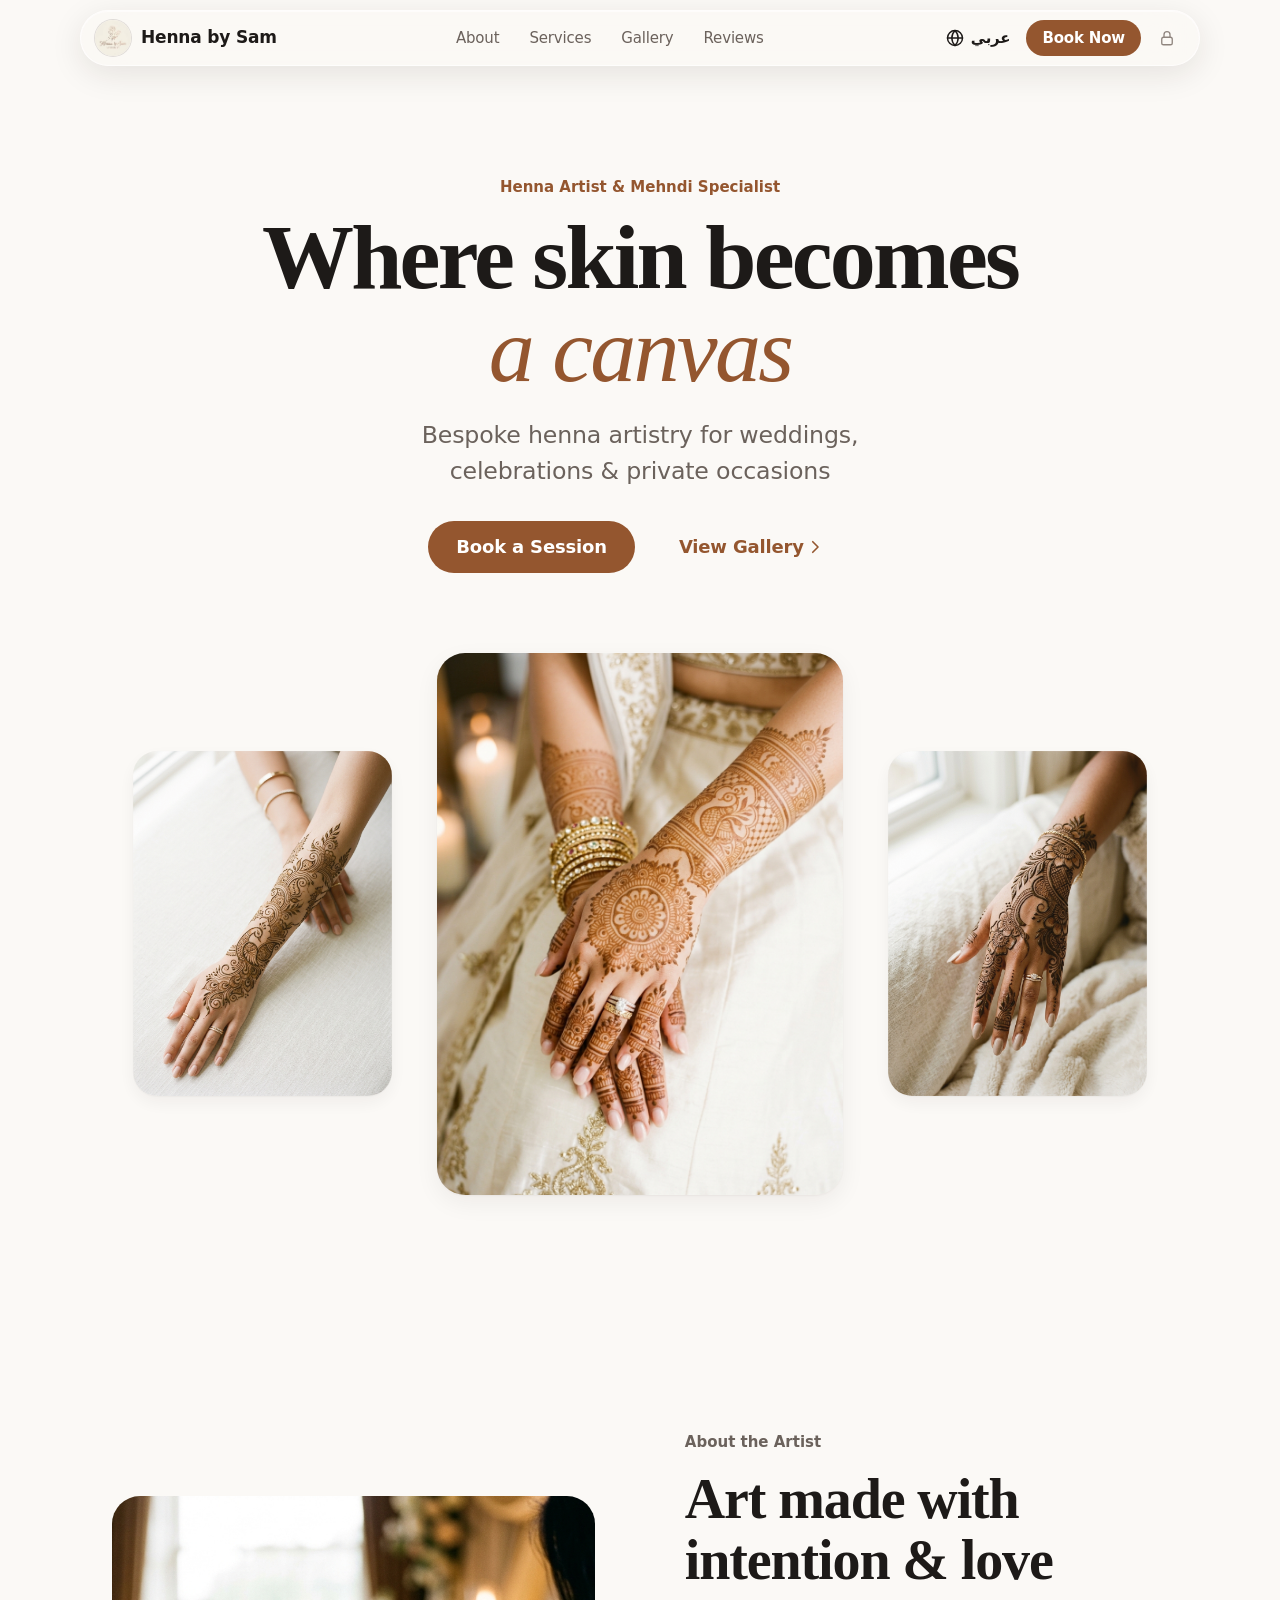
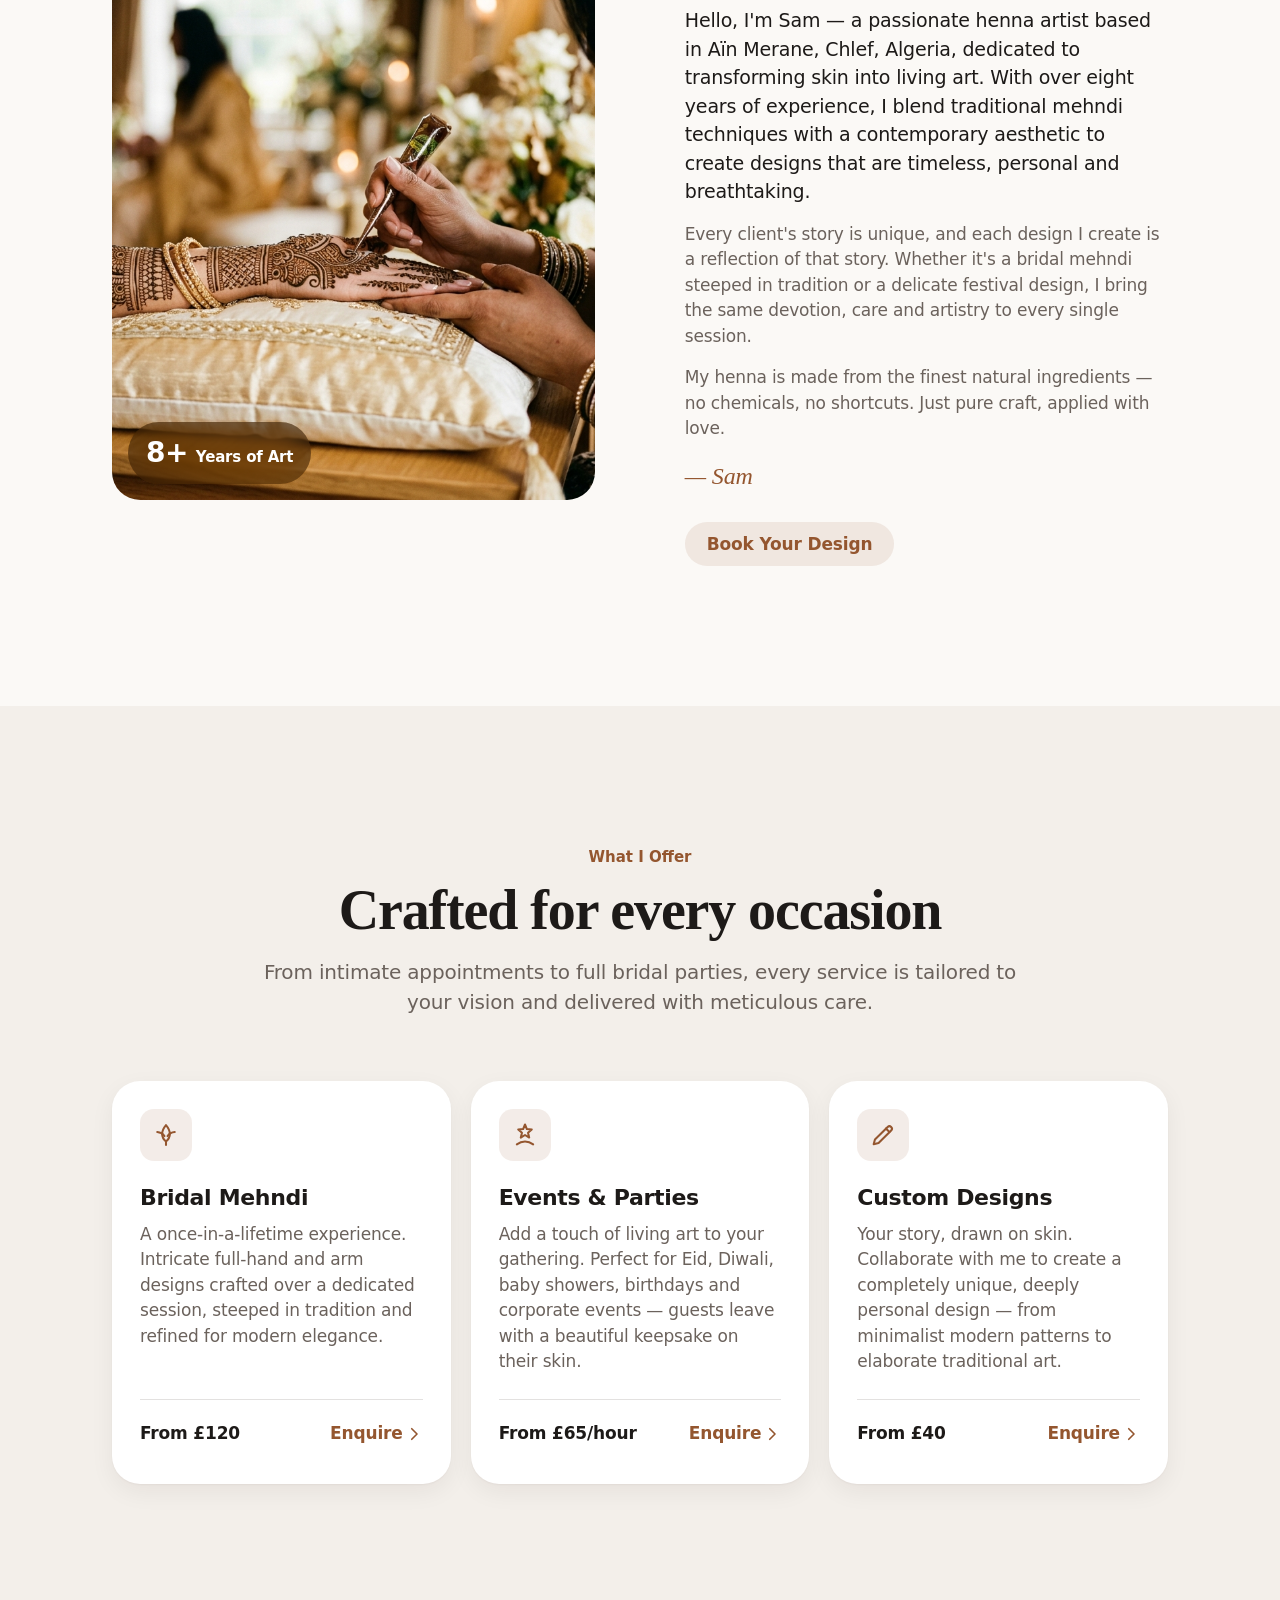
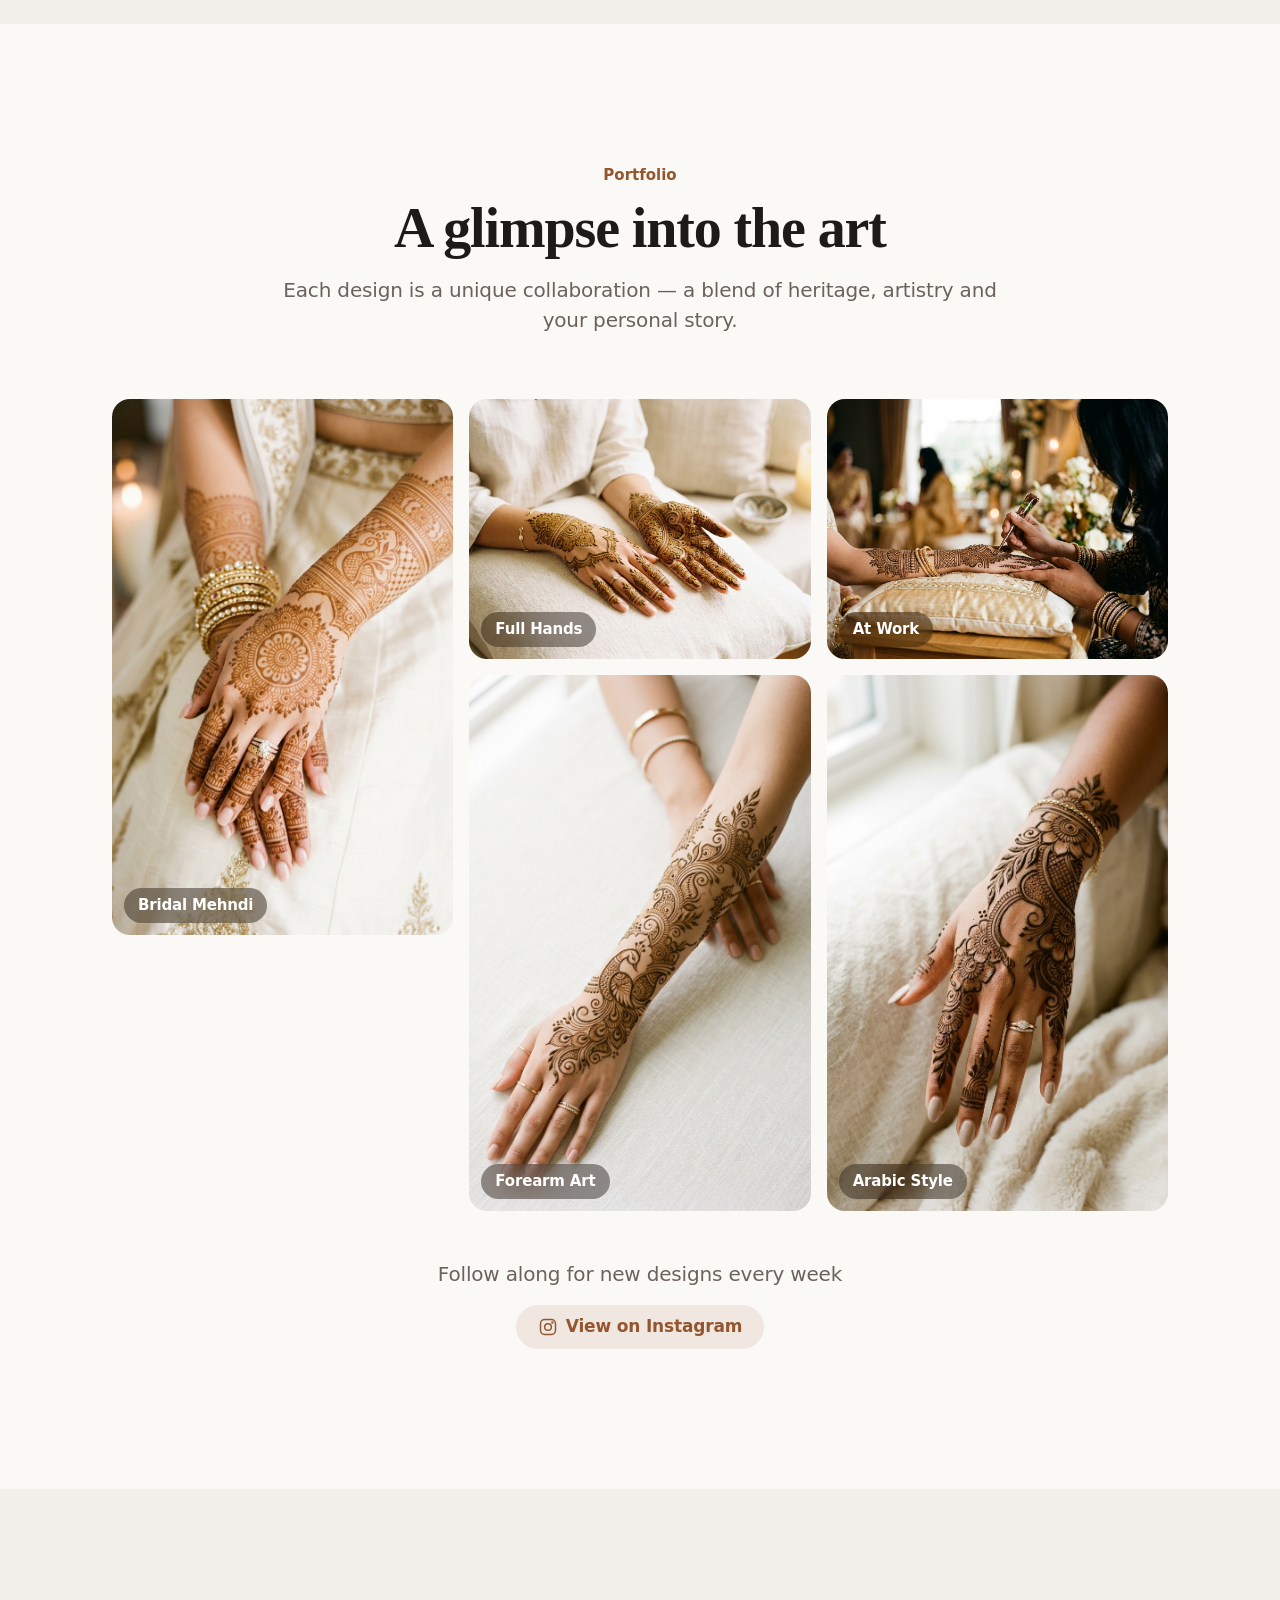
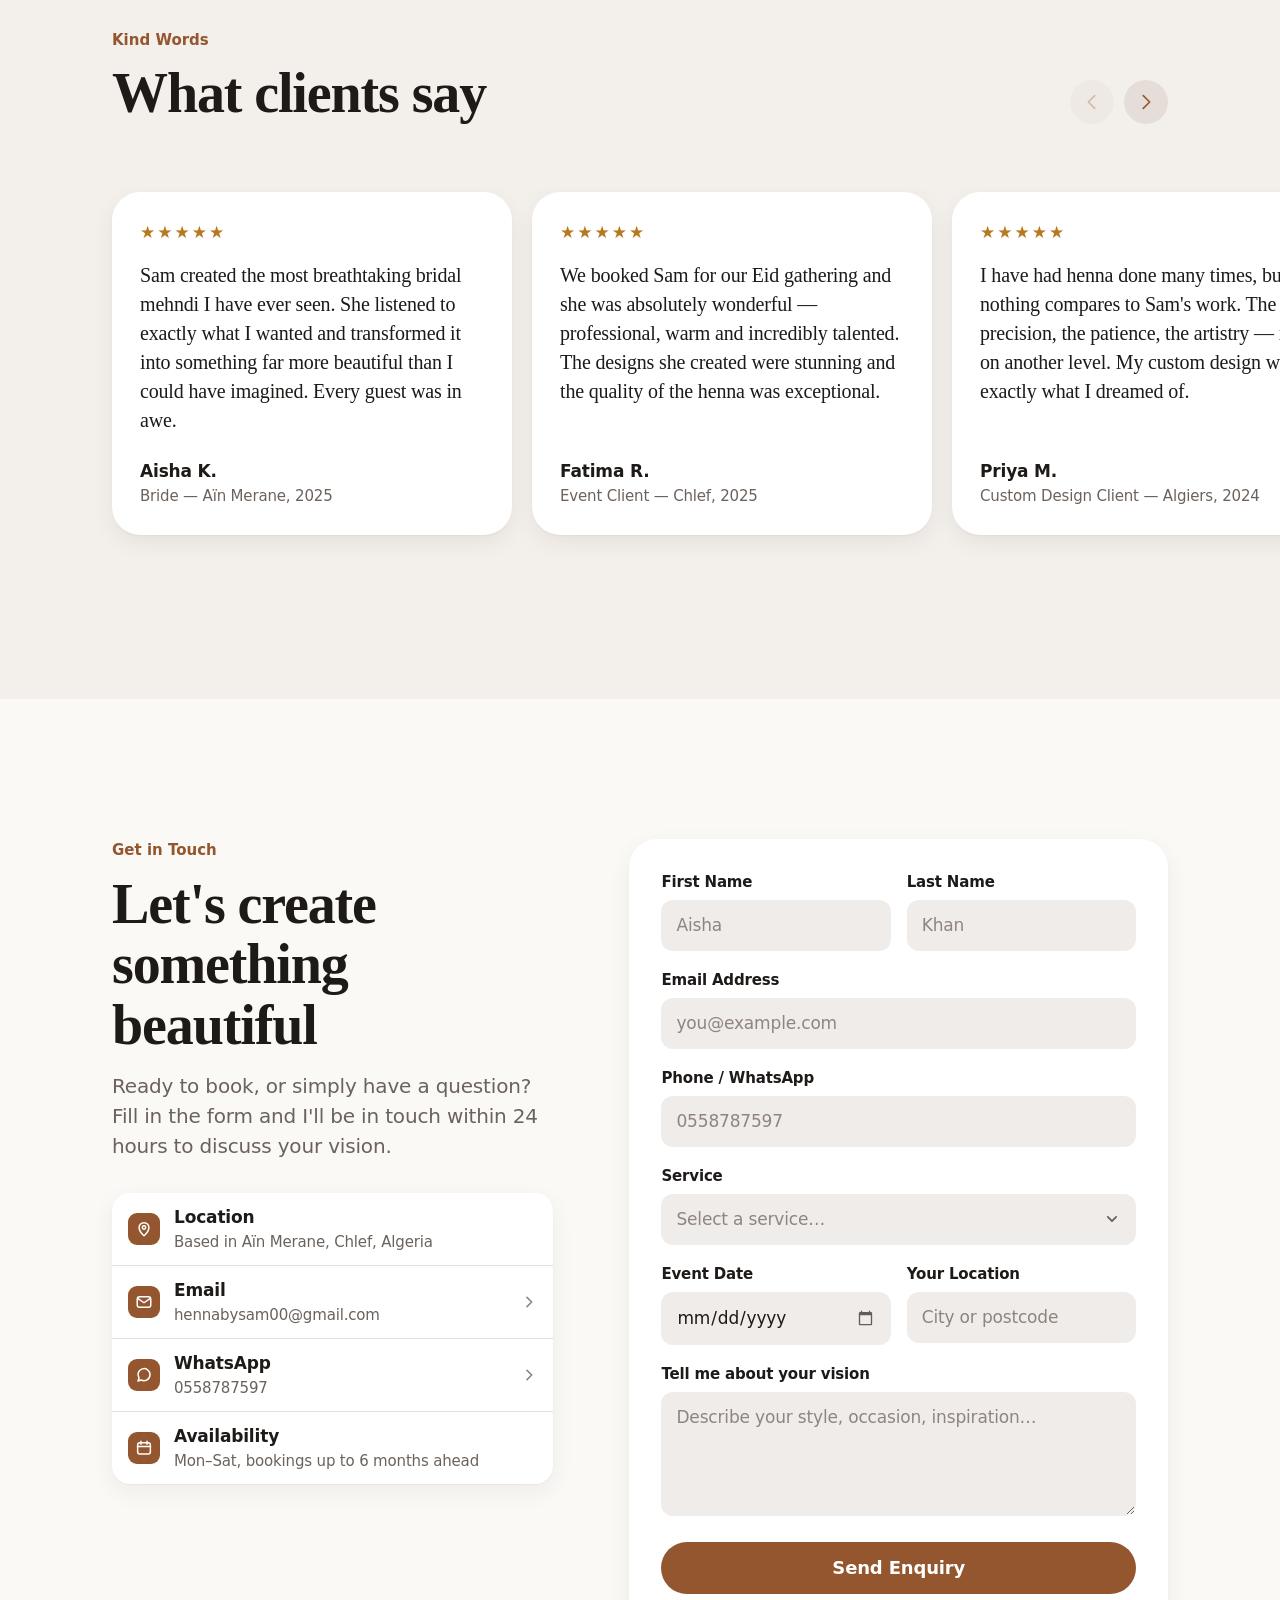
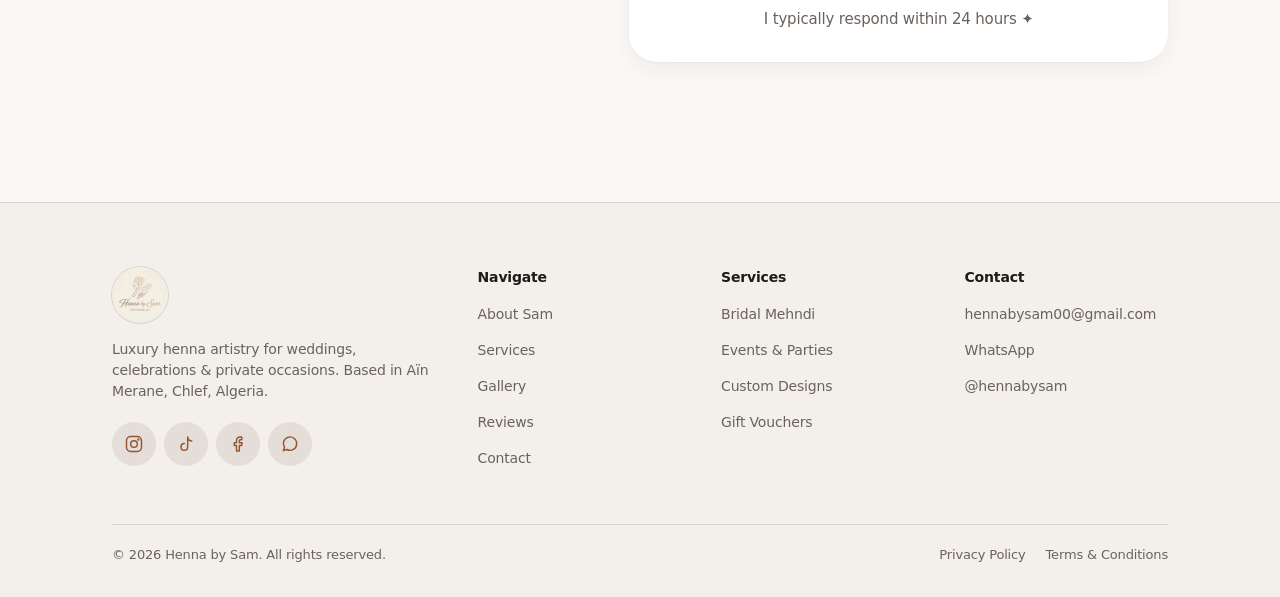
==== commit 9f9a4883: "Redesign public site following Apple's Human Interface Guidelines - Floating translucent navigation " ====
--- a/index.html
+++ b/index.html
@@ -2,35 +2,31 @@
 <html lang="en" dir="ltr">
 <head>
   <meta charset="UTF-8" />
-  <meta name="viewport" content="width=device-width, initial-scale=1.0" />
+  <meta name="viewport" content="width=device-width, initial-scale=1.0, viewport-fit=cover" />
   <meta name="description" content="Henna by Sam — Luxury henna artist based in Aïn Merane, Chlef, Algeria, specialising in bridal, event and custom mehndi. Let's make art." />
   <meta name="keywords" content="henna artist, mehndi, bridal henna, henna near me, Henna by Sam" />
+  <meta name="color-scheme" content="light dark" />
+  <meta name="theme-color" content="#FBF9F6" media="(prefers-color-scheme: light)" />
+  <meta name="theme-color" content="#121010" media="(prefers-color-scheme: dark)" />
   <meta property="og:title" content="Henna by Sam — Let's Make Art" />
   <meta property="og:description" content="Luxury henna artistry for weddings, events and private occasions. Based in Aïn Merane, Chlef, Algeria." />
   <meta property="og:type" content="website" />
+  <meta property="og:image" content="images/bridal_hands.jpg" />
+  <link rel="icon" href="logo.png" />
+  <link rel="apple-touch-icon" href="logo.png" />
   <title>Henna by Sam — Let's Make Art</title>
   <link rel="stylesheet" href="style.css" />
-  <link rel="preconnect" href="https://fonts.googleapis.com" />
-  <link rel="preconnect" href="https://fonts.gstatic.com" crossorigin />
 </head>
 <body>
 
-  <!-- ═══════════════════════════════════════════
-       NAVBAR
-  ═══════════════════════════════════════════ -->
-  <nav class="navbar" id="navbar" role="navigation" data-i18n-aria="nav.mainNav">
-    <div class="container">
-      <!-- Discreet Master Access -->
-      <a href="master.html" class="master-access-btn" id="master-access-btn" aria-label="Master Access" title="Master Access">
-        <svg viewBox="0 0 24 24" fill="none" stroke="currentColor" stroke-width="1.5" aria-hidden="true">
-          <rect x="5" y="11" width="14" height="10" rx="2" ry="2"/>
-          <path d="M8 11V7a4 4 0 018 0v4"/>
-          <circle cx="12" cy="16" r="1" fill="currentColor"/>
-        </svg>
-      </a>
-
-      <a href="#home" aria-label="Henna by Sam — Home">
-        <img src="logo.png" alt="Henna by Sam logo" class="navbar-logo" id="navbar-logo" />
+  <a class="skip-link" href="#main">Skip to content</a>
+
+  <!-- ═══════════ NAVIGATION (glass layer, floats above content) ═══════════ -->
+  <header class="nav-shell" id="navbar">
+    <nav class="nav-bar" data-i18n-aria="nav.mainNav" aria-label="Main navigation">
+      <a href="#home" class="nav-brand" aria-label="Henna by Sam — Home">
+        <img src="logo.png" alt="" class="nav-brand-icon" width="32" height="32" />
+        <span class="nav-brand-name">Henna by Sam</span>
       </a>
 
       <ul class="nav-links" id="nav-links">
@@ -38,594 +34,410 @@
         <li><a href="#services"     data-i18n="nav.services">Services</a></li>
         <li><a href="#gallery"      data-i18n="nav.gallery">Gallery</a></li>
         <li><a href="#testimonials" data-i18n="nav.reviews">Reviews</a></li>
-        <li><a href="#booking" class="nav-book-btn" id="nav-book-btn" data-i18n="nav.bookNow">Book Now</a></li>
       </ul>
 
-      <!-- Language Switcher -->
-      <button class="lang-switcher" id="lang-switcher" data-i18n-aria="nav.langBtnAria">
-        <svg viewBox="0 0 24 24" fill="none" stroke="currentColor" stroke-width="1.5" aria-hidden="true">
-          <circle cx="12" cy="12" r="10"/>
-          <line x1="2" y1="12" x2="22" y2="12"/>
-          <path d="M12 2a15.3 15.3 0 014 10 15.3 15.3 0 01-4 10 15.3 15.3 0 01-4-10 15.3 15.3 0 014-10z"/>
-        </svg>
-        <span id="lang-label" data-i18n="nav.langBtn">عربي</span>
-      </button>
-
-      <button class="nav-hamburger" id="nav-hamburger" data-i18n-aria="nav.openMenu" aria-expanded="false">
-        <span></span>
-        <span></span>
-        <span></span>
+      <div class="nav-actions">
+        <button class="icon-btn lang-btn" id="lang-switcher" type="button" data-i18n-aria="nav.langBtnAria" aria-label="Switch to Arabic">
+          <svg viewBox="0 0 24 24" aria-hidden="true"><circle cx="12" cy="12" r="9"/><path d="M3 12h18M12 3c2.5 2.6 3.8 5.6 3.8 9s-1.3 6.4-3.8 9c-2.5-2.6-3.8-5.6-3.8-9S9.5 5.6 12 3z"/></svg>
+          <span id="lang-label" data-i18n="nav.langBtn">عربي</span>
+        </button>
+
+        <a href="#booking" class="btn btn-filled btn-small nav-book" id="nav-book-btn" data-i18n="nav.bookNow">Book Now</a>
+
+        <a href="master.html" class="icon-btn master-btn" id="master-access-btn" aria-label="Master Access" title="Master Access">
+          <svg viewBox="0 0 24 24" aria-hidden="true"><rect x="5" y="11" width="14" height="10" rx="2.5"/><path d="M8 11V7.5a4 4 0 0 1 8 0V11"/></svg>
+        </a>
+
+        <button class="icon-btn menu-btn" id="nav-hamburger" type="button" aria-expanded="false" aria-controls="mobile-nav" data-i18n-aria="nav.openMenu" aria-label="Open menu">
+          <svg class="menu-icon-open" viewBox="0 0 24 24" aria-hidden="true"><path d="M4 8h16M4 16h16"/></svg>
+          <svg class="menu-icon-close" viewBox="0 0 24 24" aria-hidden="true"><path d="M6 6l12 12M18 6L6 18"/></svg>
+        </button>
+      </div>
+    </nav>
+
+    <!-- Compact-width menu: drops down from the bar -->
+    <div class="nav-menu" id="mobile-nav" hidden>
+      <a href="#about"        class="mobile-link" data-i18n="mobile.about">About</a>
+      <a href="#services"     class="mobile-link" data-i18n="mobile.services">Services</a>
+      <a href="#gallery"      class="mobile-link" data-i18n="mobile.gallery">Gallery</a>
+      <a href="#testimonials" class="mobile-link" data-i18n="mobile.reviews">Reviews</a>
+      <button class="mobile-link mobile-lang" id="mobile-lang-switcher" type="button">
+        <svg viewBox="0 0 24 24" aria-hidden="true"><circle cx="12" cy="12" r="9"/><path d="M3 12h18M12 3c2.5 2.6 3.8 5.6 3.8 9s-1.3 6.4-3.8 9c-2.5-2.6-3.8-5.6-3.8-9S9.5 5.6 12 3z"/></svg>
+        <span id="mobile-lang-label" data-i18n="nav.langBtn">عربي</span>
       </button>
     </div>
-  </nav>
-
-  <!-- Mobile Nav Overlay -->
-  <nav class="mobile-nav" id="mobile-nav" data-i18n-aria="nav.mobileNav">
-    <button class="mobile-nav-close" id="mobile-nav-close" data-i18n-aria="nav.closeMenu">×</button>
-    <a href="#about"        class="mobile-link" data-i18n="mobile.about">About</a>
-    <a href="#services"     class="mobile-link" data-i18n="mobile.services">Services</a>
-    <a href="#gallery"      class="mobile-link" data-i18n="mobile.gallery">Gallery</a>
-    <a href="#testimonials" class="mobile-link" data-i18n="mobile.reviews">Reviews</a>
-    <a href="#booking"      class="mobile-link" data-i18n="mobile.bookNow">Book Now</a>
-    <!-- Mobile Language Switcher -->
-    <button class="mobile-lang-switcher" id="mobile-lang-switcher">
-      <svg viewBox="0 0 24 24" fill="none" stroke="currentColor" stroke-width="1.5" width="18" height="18" aria-hidden="true">
-        <circle cx="12" cy="12" r="10"/>
-        <line x1="2" y1="12" x2="22" y2="12"/>
-        <path d="M12 2a15.3 15.3 0 014 10 15.3 15.3 0 01-4 10 15.3 15.3 0 01-4-10 15.3 15.3 0 014-10z"/>
-      </svg>
-      <span id="mobile-lang-label" data-i18n="nav.langBtn">عربي</span>
-    </button>
-  </nav>
-
-  <!-- ═══════════════════════════════════════════
-       HERO
-  ═══════════════════════════════════════════ -->
-  <section class="hero" id="home" aria-label="Hero">
-    <div class="hero-bg-pattern" aria-hidden="true"></div>
-
-    <!-- Botanical SVG side elements -->
-    <div class="hero-botanical-left" aria-hidden="true">
-      <svg width="180" height="500" viewBox="0 0 180 500" fill="none" xmlns="http://www.w3.org/2000/svg">
-        <path d="M90 480 Q60 400 80 320 Q100 240 60 180 Q40 130 70 60" stroke="#C9A882" stroke-width="1.2" fill="none" stroke-linecap="round"/>
-        <path d="M80 320 Q30 300 20 260 Q15 240 40 230" stroke="#C9A882" stroke-width="0.8" fill="none" stroke-linecap="round"/>
-        <path d="M70 240 Q110 220 120 190 Q130 165 100 155" stroke="#C9A882" stroke-width="0.8" fill="none" stroke-linecap="round"/>
-        <path d="M60 180 Q20 170 10 140 Q5 120 30 115" stroke="#C9A882" stroke-width="0.8" fill="none" stroke-linecap="round"/>
-        <path d="M75 140 Q115 125 118 95 Q120 75 95 70" stroke="#C9A882" stroke-width="0.8" fill="none" stroke-linecap="round"/>
-        <circle cx="20" cy="260" r="3" fill="#C9A882" opacity="0.5"/>
-        <circle cx="10" cy="140" r="2.5" fill="#C9A882" opacity="0.4"/>
-        <circle cx="120" cy="190" r="3" fill="#C9A882" opacity="0.5"/>
-        <ellipse cx="40" cy="230" rx="6" ry="9" fill="#C9A882" opacity="0.25" transform="rotate(-20 40 230)"/>
-        <ellipse cx="118" cy="95" rx="5" ry="8" fill="#C9A882" opacity="0.25" transform="rotate(15 118 95)"/>
-      </svg>
-    </div>
-
-    <div class="hero-botanical-right" aria-hidden="true">
-      <svg width="180" height="500" viewBox="0 0 180 500" fill="none" xmlns="http://www.w3.org/2000/svg">
-        <path d="M90 480 Q60 400 80 320 Q100 240 60 180 Q40 130 70 60" stroke="#C9A882" stroke-width="1.2" fill="none" stroke-linecap="round"/>
-        <path d="M80 320 Q30 300 20 260 Q15 240 40 230" stroke="#C9A882" stroke-width="0.8" fill="none" stroke-linecap="round"/>
-        <path d="M70 240 Q110 220 120 190 Q130 165 100 155" stroke="#C9A882" stroke-width="0.8" fill="none" stroke-linecap="round"/>
-        <path d="M60 180 Q20 170 10 140 Q5 120 30 115" stroke="#C9A882" stroke-width="0.8" fill="none" stroke-linecap="round"/>
-        <path d="M75 140 Q115 125 118 95 Q120 75 95 70" stroke="#C9A882" stroke-width="0.8" fill="none" stroke-linecap="round"/>
-        <circle cx="20" cy="260" r="3" fill="#C9A882" opacity="0.5"/>
-        <circle cx="10" cy="140" r="2.5" fill="#C9A882" opacity="0.4"/>
-        <circle cx="120" cy="190" r="3" fill="#C9A882" opacity="0.5"/>
-        <ellipse cx="40" cy="230" rx="6" ry="9" fill="#C9A882" opacity="0.25" transform="rotate(-20 40 230)"/>
-        <ellipse cx="118" cy="95" rx="5" ry="8" fill="#C9A882" opacity="0.25" transform="rotate(15 118 95)"/>
-      </svg>
-    </div>
-
-    <div class="container">
-      <div class="hero-content">
-        <p class="hero-eyebrow reveal" data-i18n="hero.eyebrow">Henna Artist &amp; Mehndi Specialist</p>
-
-        <h1 class="hero-title reveal reveal-delay-1">
-          <span data-i18n="hero.titleLine1">Where skin becomes</span><br><em data-i18n="hero.titleEm">a canvas</em>
+  </header>
+
+  <main id="main">
+
+    <!-- ═══════════ HERO ═══════════ -->
+    <section class="hero" id="home" aria-labelledby="hero-title">
+      <div class="container hero-copy">
+        <p class="eyebrow reveal" data-i18n="hero.eyebrow">Henna Artist &amp; Mehndi Specialist</p>
+        <h1 class="hero-title reveal" id="hero-title">
+          <span data-i18n="hero.titleLine1">Where skin becomes</span>
+          <em data-i18n="hero.titleEm">a canvas</em>
         </h1>
-
-        <div class="hero-divider reveal reveal-delay-2"></div>
-
-        <p class="hero-tagline reveal reveal-delay-2" data-i18n="hero.tagline">
-          Bespoke henna artistry for weddings, celebrations &amp; private occasions
-        </p>
-
-        <div class="hero-ctas reveal reveal-delay-3">
-          <a href="#booking" class="btn-primary" id="hero-book-btn" data-i18n="hero.bookBtn">Book a Session</a>
-          <a href="#gallery" class="btn-secondary" id="hero-gallery-btn" data-i18n="hero.galleryBtn">View Gallery</a>
-        </div>
-      </div>
-    </div>
-
-    <div class="hero-scroll-hint" aria-hidden="true">
-      <div class="scroll-mouse"></div>
-      <span data-i18n="hero.scroll">Scroll</span>
-    </div>
-  </section>
-
-  <!-- Section divider -->
-  <div class="botanical-divider" aria-hidden="true">
-    <svg viewBox="0 0 1440 60" fill="none" xmlns="http://www.w3.org/2000/svg" preserveAspectRatio="none">
-      <path d="M0 30 Q180 0 360 30 Q540 60 720 30 Q900 0 1080 30 Q1260 60 1440 30" stroke="#DEC9B0" stroke-width="0.8" fill="none" opacity="0.6"/>
-      <path d="M0 38 Q360 8 720 38 Q1080 68 1440 38" stroke="#C9A882" stroke-width="0.5" fill="none" opacity="0.35"/>
-    </svg>
-  </div>
-
-  <!-- ═══════════════════════════════════════════
-       ABOUT
-  ═══════════════════════════════════════════ -->
-  <section class="about" id="about" aria-label="About Sam">
-    <div class="container">
-      <div class="about-grid">
-
-        <!-- Image side -->
-        <div class="about-image-wrap reveal">
-          <div class="about-image-frame">
-            <img
-              src="images/artist.jpg"
-              alt="Sam — henna artist applying mehndi at a bridal celebration"
-              class="about-img"
-              loading="lazy"
-            />
-            <div class="about-image-badge">
-              <span class="badge-number">8+</span>
-              <span class="badge-label" data-i18n="about.badgeLabel">Years of Art</span>
-            </div>
-          </div>
-        </div>
-
-        <!-- Text side -->
+        <p class="hero-tagline reveal" data-i18n="hero.tagline">Bespoke henna artistry for weddings, celebrations &amp; private occasions</p>
+        <div class="hero-ctas reveal">
+          <a href="#booking" class="btn btn-filled btn-large" id="hero-book-btn" data-i18n="hero.bookBtn">Book a Session</a>
+          <a href="#gallery" class="btn btn-plain btn-large chevron-link" id="hero-gallery-btn">
+            <span data-i18n="hero.galleryBtn">View Gallery</span>
+            <svg class="chevron flips" viewBox="0 0 24 24" aria-hidden="true"><path d="M9 5l7 7-7 7"/></svg>
+          </a>
+        </div>
+      </div>
+
+      <div class="hero-media reveal" aria-hidden="true">
+        <figure class="hero-tile hero-tile-side"><img src="images/forearm.jpg" alt="" /></figure>
+        <figure class="hero-tile hero-tile-main"><img src="images/bridal_hands.jpg" alt="" fetchpriority="high" /></figure>
+        <figure class="hero-tile hero-tile-side"><img src="images/arabic.jpg" alt="" /></figure>
+      </div>
+    </section>
+
+    <!-- ═══════════ ABOUT ═══════════ -->
+    <section class="section about" id="about" aria-labelledby="about-title">
+      <div class="container about-grid">
+        <figure class="about-media reveal">
+          <img src="images/artist.jpg" alt="Sam — henna artist applying mehndi at a bridal celebration" loading="lazy" />
+          <figcaption class="about-stat">
+            <span class="about-stat-number">8+</span>
+            <span class="about-stat-label" data-i18n="about.badgeLabel">Years of Art</span>
+          </figcaption>
+        </figure>
+
         <div class="about-text">
-          <span class="section-label reveal" data-i18n="about.sectionLabel">About the Artist</span>
-          <h2 class="section-title reveal reveal-delay-1">
-            <span data-i18n="about.title">Art made with</span><br><span data-i18n="about.titleLine2">intention &amp; love</span>
+          <p class="eyebrow reveal" data-i18n="about.sectionLabel">About the Artist</p>
+          <h2 class="section-title reveal" id="about-title">
+            <span data-i18n="about.title">Art made with</span>
+            <span data-i18n="about.titleLine2">intention &amp; love</span>
           </h2>
-
-          <div class="ornament reveal reveal-delay-1">
-            <span class="ornament-icon" aria-hidden="true">✦</span>
-          </div>
-
-          <p class="reveal reveal-delay-2" data-i18n="about.bio1">
-            Hello, I'm Sam — a passionate henna artist based in Aïn Merane, Chlef, Algeria, dedicated to transforming skin
-            into living art. With over eight years of experience, I blend traditional mehndi techniques
-            with a contemporary aesthetic to create designs that are timeless, personal and breathtaking.
-          </p>
-          <p class="reveal reveal-delay-2" data-i18n="about.bio2">
-            Every client's story is unique, and each design I create is a reflection of that story.
-            Whether it's a bridal mehndi steeped in tradition or a delicate festival design, I bring
-            the same devotion, care and artistry to every single session.
-          </p>
-          <p class="reveal reveal-delay-3" data-i18n="about.bio3">
-            My henna is made from the finest natural ingredients — no chemicals, no shortcuts.
-            Just pure craft, applied with love.
-          </p>
-
-          <div class="about-signature reveal reveal-delay-3" data-i18n="about.signature">— Sam</div>
-
-          <div style="margin-top: 2.2rem;" class="reveal reveal-delay-4">
-            <a href="#booking" class="btn-secondary" id="about-book-btn" data-i18n="about.bookBtn">Book Your Design</a>
-          </div>
-        </div>
-
-      </div>
-    </div>
-  </section>
-
-  <!-- Section divider -->
-  <div class="botanical-divider" aria-hidden="true">
-    <svg viewBox="0 0 1440 80" fill="none" xmlns="http://www.w3.org/2000/svg" preserveAspectRatio="none">
-      <line x1="0" y1="40" x2="560" y2="40" stroke="#DEC9B0" stroke-width="0.5" opacity="0.6"/>
-      <circle cx="720" cy="40" r="4" fill="none" stroke="#C9A882" stroke-width="1" opacity="0.6"/>
-      <circle cx="720" cy="40" r="8" fill="none" stroke="#C9A882" stroke-width="0.5" opacity="0.35"/>
-      <circle cx="720" cy="40" r="14" fill="none" stroke="#DEC9B0" stroke-width="0.4" opacity="0.3"/>
-      <line x1="880" y1="40" x2="1440" y2="40" stroke="#DEC9B0" stroke-width="0.5" opacity="0.6"/>
-    </svg>
-  </div>
-
-  <!-- ═══════════════════════════════════════════
-       SERVICES
-  ═══════════════════════════════════════════ -->
-  <section class="services" id="services" aria-label="Services">
-    <div class="container">
-      <div class="services-header">
-        <span class="section-label reveal" data-i18n="services.sectionLabel">What I Offer</span>
-        <h2 class="section-title reveal reveal-delay-1" data-i18n="services.title">Crafted for every occasion</h2>
-        <p class="section-subtitle reveal reveal-delay-2" data-i18n="services.subtitle">
-          From intimate appointments to full bridal parties, every service is tailored
-          to your vision and delivered with meticulous care.
-        </p>
-      </div>
-
-      <div class="services-grid">
-
-        <!-- Bridal -->
-        <div class="service-card reveal" id="service-bridal">
-          <div class="service-icon" aria-hidden="true">
-            <svg viewBox="0 0 56 56" fill="none" xmlns="http://www.w3.org/2000/svg" width="56" height="56">
-              <circle cx="28" cy="28" r="27" stroke="currentColor" stroke-width="0.8" opacity="0.3"/>
-              <path d="M28 10 C28 10 22 18 22 26 C22 34 28 40 28 40 C28 40 34 34 34 26 C34 18 28 10 28 10Z" stroke="currentColor" stroke-width="1.2" fill="none" stroke-linecap="round" stroke-linejoin="round"/>
-              <path d="M16 20 C20 20 24 22 28 26 C32 30 36 32 40 32" stroke="currentColor" stroke-width="1" fill="none" stroke-linecap="round"/>
-              <path d="M16 36 C20 36 24 34 28 30 C32 26 36 24 40 24" stroke="currentColor" stroke-width="1" fill="none" stroke-linecap="round"/>
-              <circle cx="28" cy="26" r="3" stroke="currentColor" stroke-width="1" fill="none"/>
-            </svg>
-          </div>
-          <h3 class="service-title" data-i18n="services.bridal.title">Bridal Mehndi</h3>
-          <p class="service-desc" data-i18n="services.bridal.desc">
-            A once-in-a-lifetime experience. Intricate full-hand and arm designs crafted
-            over a dedicated session, steeped in tradition and refined for modern elegance.
-          </p>
-          <p class="service-price" data-i18n="services.bridal.price">From £120</p>
-          <a href="#booking" class="service-link" id="service-bridal-link">
-            <span data-i18n="services.bridal.cta">Enquire</span>
-            <svg viewBox="0 0 24 24" fill="none" stroke="currentColor" stroke-width="1.5" class="service-arrow"><path d="M5 12h14M12 5l7 7-7 7"/></svg>
+          <p class="body-large reveal" data-i18n="about.bio1">Hello, I'm Sam — a passionate henna artist based in Aïn Merane, Chlef, Algeria, dedicated to transforming skin into living art. With over eight years of experience, I blend traditional mehndi techniques with a contemporary aesthetic to create designs that are timeless, personal and breathtaking.</p>
+          <p class="reveal" data-i18n="about.bio2">Every client's story is unique, and each design I create is a reflection of that story. Whether it's a bridal mehndi steeped in tradition or a delicate festival design, I bring the same devotion, care and artistry to every single session.</p>
+          <p class="reveal" data-i18n="about.bio3">My henna is made from the finest natural ingredients — no chemicals, no shortcuts. Just pure craft, applied with love.</p>
+          <p class="signature reveal" data-i18n="about.signature">— Sam</p>
+          <a href="#booking" class="btn btn-tinted reveal" id="about-book-btn" data-i18n="about.bookBtn">Book Your Design</a>
+        </div>
+      </div>
+    </section>
+
+    <!-- ═══════════ SERVICES ═══════════ -->
+    <section class="section section-grouped services" id="services" aria-labelledby="services-title">
+      <div class="container">
+        <header class="section-header">
+          <p class="eyebrow reveal" data-i18n="services.sectionLabel">What I Offer</p>
+          <h2 class="section-title reveal" id="services-title" data-i18n="services.title">Crafted for every occasion</h2>
+          <p class="section-subtitle reveal" data-i18n="services.subtitle">From intimate appointments to full bridal parties, every service is tailored to your vision and delivered with meticulous care.</p>
+        </header>
+
+        <div class="services-grid">
+          <article class="card service-card reveal" id="service-bridal">
+            <div class="service-icon" aria-hidden="true">
+              <svg viewBox="0 0 24 24"><path d="M12 3.5c-2.2 2.6-3.3 5.2-3.3 7.6 0 2.6 1.3 4.8 3.3 6.4 2-1.6 3.3-3.8 3.3-6.4 0-2.4-1.1-5-3.3-7.6z"/><path d="M4.5 9.5c2.6.2 4.7 1.4 6.2 3.4M19.5 9.5c-2.6.2-4.7 1.4-6.2 3.4"/><path d="M12 17.5v3"/></svg>
+            </div>
+            <h3 class="card-title" data-i18n="services.bridal.title">Bridal Mehndi</h3>
+            <p class="card-body" data-i18n="services.bridal.desc">A once-in-a-lifetime experience. Intricate full-hand and arm designs crafted over a dedicated session, steeped in tradition and refined for modern elegance.</p>
+            <div class="card-footer">
+              <p class="service-price" data-i18n="services.bridal.price">From £120</p>
+              <a href="#booking" class="chevron-link" id="service-bridal-link" data-service="bridal">
+                <span data-i18n="services.bridal.cta">Enquire</span>
+                <svg class="chevron flips" viewBox="0 0 24 24" aria-hidden="true"><path d="M9 5l7 7-7 7"/></svg>
+              </a>
+            </div>
+          </article>
+
+          <article class="card service-card reveal" id="service-events">
+            <div class="service-icon" aria-hidden="true">
+              <svg viewBox="0 0 24 24"><path d="M12 3l1.6 3.9 4.2.4-3.2 2.8 1 4.1L12 12l-3.6 2.2 1-4.1-3.2-2.8 4.2-.4z"/><path d="M5 20c2.2-1.6 4.5-2.4 7-2.4s4.8.8 7 2.4"/></svg>
+            </div>
+            <h3 class="card-title" data-i18n="services.events.title">Events &amp; Parties</h3>
+            <p class="card-body" data-i18n="services.events.desc">Add a touch of living art to your gathering. Perfect for Eid, Diwali, baby showers, birthdays and corporate events — guests leave with a beautiful keepsake on their skin.</p>
+            <div class="card-footer">
+              <p class="service-price" data-i18n="services.events.price">From £65/hour</p>
+              <a href="#booking" class="chevron-link" id="service-events-link" data-service="events">
+                <span data-i18n="services.events.cta">Enquire</span>
+                <svg class="chevron flips" viewBox="0 0 24 24" aria-hidden="true"><path d="M9 5l7 7-7 7"/></svg>
+              </a>
+            </div>
+          </article>
+
+          <article class="card service-card reveal" id="service-custom">
+            <div class="service-icon" aria-hidden="true">
+              <svg viewBox="0 0 24 24"><path d="M4 20l4.2-1.1L19 8.1a2.1 2.1 0 0 0-3-3L5.1 15.8z"/><path d="M14.5 6.5l3 3"/></svg>
+            </div>
+            <h3 class="card-title" data-i18n="services.custom.title">Custom Designs</h3>
+            <p class="card-body" data-i18n="services.custom.desc">Your story, drawn on skin. Collaborate with me to create a completely unique, deeply personal design — from minimalist modern patterns to elaborate traditional art.</p>
+            <div class="card-footer">
+              <p class="service-price" data-i18n="services.custom.price">From £40</p>
+              <a href="#booking" class="chevron-link" id="service-custom-link" data-service="custom">
+                <span data-i18n="services.custom.cta">Enquire</span>
+                <svg class="chevron flips" viewBox="0 0 24 24" aria-hidden="true"><path d="M9 5l7 7-7 7"/></svg>
+              </a>
+            </div>
+          </article>
+        </div>
+      </div>
+    </section>
+
+    <!-- ═══════════ GALLERY ═══════════ -->
+    <section class="section gallery" id="gallery" aria-labelledby="gallery-title">
+      <div class="container">
+        <header class="section-header">
+          <p class="eyebrow reveal" data-i18n="gallery.sectionLabel">Portfolio</p>
+          <h2 class="section-title reveal" id="gallery-title" data-i18n="gallery.title">A glimpse into the art</h2>
+          <p class="section-subtitle reveal" data-i18n="gallery.subtitle">Each design is a unique collaboration — a blend of heritage, artistry and your personal story.</p>
+        </header>
+
+        <ul class="gallery-grid" role="list">
+          <li class="gallery-cell gallery-cell-tall reveal">
+            <button class="gallery-item" id="gallery-1" type="button" data-index="0" data-src="images/bridal_hands.jpg">
+              <img src="images/bridal_hands.jpg" alt="Intricate bridal mehndi — full mandala design on both hands" loading="lazy" />
+              <span class="gallery-label" data-i18n="gallery.item1">Bridal Mehndi</span>
+            </button>
+          </li>
+          <li class="gallery-cell reveal">
+            <button class="gallery-item" id="gallery-2" type="button" data-index="1" data-src="images/both_hands.jpg">
+              <img src="images/both_hands.jpg" alt="Matching henna patterns on both hands" loading="lazy" />
+              <span class="gallery-label" data-i18n="gallery.item4">Full Hands</span>
+            </button>
+          </li>
+          <li class="gallery-cell reveal">
+            <button class="gallery-item" id="gallery-3" type="button" data-index="2" data-src="images/artist.jpg">
+              <img src="images/artist.jpg" alt="Sam applying bridal mehndi at a wedding celebration" loading="lazy" />
+              <span class="gallery-label" data-i18n="gallery.item5">At Work</span>
+            </button>
+          </li>
+          <li class="gallery-cell gallery-cell-tall reveal">
+            <button class="gallery-item" id="gallery-4" type="button" data-index="3" data-src="images/forearm.jpg">
+              <img src="images/forearm.jpg" alt="Elegant peacock and vine henna art on forearm" loading="lazy" />
+              <span class="gallery-label" data-i18n="gallery.item2">Forearm Art</span>
+            </button>
+          </li>
+          <li class="gallery-cell gallery-cell-tall reveal">
+            <button class="gallery-item" id="gallery-5" type="button" data-index="4" data-src="images/arabic.jpg">
+              <img src="images/arabic.jpg" alt="Arabic style bold floral henna on hand" loading="lazy" />
+              <span class="gallery-label" data-i18n="gallery.item3">Arabic Style</span>
+            </button>
+          </li>
+        </ul>
+
+        <div class="gallery-cta reveal">
+          <p class="secondary-text" data-i18n="gallery.followText">Follow along for new designs every week</p>
+          <a href="https://instagram.com" target="_blank" rel="noopener" class="btn btn-tinted" id="instagram-btn">
+            <svg viewBox="0 0 24 24" aria-hidden="true"><rect x="3" y="3" width="18" height="18" rx="5"/><circle cx="12" cy="12" r="4"/><circle cx="17.3" cy="6.7" r="0.6"/></svg>
+            <span data-i18n="gallery.instagram">View on Instagram</span>
           </a>
         </div>
-
-        <!-- Events -->
-        <div class="service-card reveal reveal-delay-1" id="service-events">
-          <div class="service-icon" aria-hidden="true">
-            <svg viewBox="0 0 56 56" fill="none" xmlns="http://www.w3.org/2000/svg" width="56" height="56">
-              <circle cx="28" cy="28" r="27" stroke="currentColor" stroke-width="0.8" opacity="0.3"/>
-              <path d="M20 28 Q24 18 28 28 Q32 38 36 28" stroke="currentColor" stroke-width="1.2" fill="none" stroke-linecap="round"/>
-              <path d="M14 34 Q20 28 28 34 Q36 40 42 34" stroke="currentColor" stroke-width="0.9" fill="none" stroke-linecap="round"/>
-              <circle cx="28" cy="20" r="2.5" stroke="currentColor" stroke-width="1" fill="none"/>
-              <path d="M28 14 L28 12" stroke="currentColor" stroke-width="1" stroke-linecap="round"/>
-              <path d="M32 16 L34 14" stroke="currentColor" stroke-width="1" stroke-linecap="round"/>
-              <path d="M24 16 L22 14" stroke="currentColor" stroke-width="1" stroke-linecap="round"/>
-            </svg>
-          </div>
-          <h3 class="service-title" data-i18n="services.events.title">Events &amp; Parties</h3>
-          <p class="service-desc" data-i18n="services.events.desc">
-            Add a touch of living art to your gathering. Perfect for Eid, Diwali, baby showers,
-            birthdays and corporate events — guests leave with a beautiful keepsake on their skin.
-          </p>
-          <p class="service-price" data-i18n="services.events.price">From £65/hour</p>
-          <a href="#booking" class="service-link" id="service-events-link">
-            <span data-i18n="services.events.cta">Enquire</span>
-            <svg viewBox="0 0 24 24" fill="none" stroke="currentColor" stroke-width="1.5" class="service-arrow"><path d="M5 12h14M12 5l7 7-7 7"/></svg>
-          </a>
-        </div>
-
-        <!-- Custom -->
-        <div class="service-card reveal reveal-delay-2" id="service-custom">
-          <div class="service-icon" aria-hidden="true">
-            <svg viewBox="0 0 56 56" fill="none" xmlns="http://www.w3.org/2000/svg" width="56" height="56">
-              <circle cx="28" cy="28" r="27" stroke="currentColor" stroke-width="0.8" opacity="0.3"/>
-              <path d="M18 38 Q22 30 28 24 Q34 18 40 16" stroke="currentColor" stroke-width="1.2" fill="none" stroke-linecap="round"/>
-              <path d="M40 16 L36 14 L38 20Z" stroke="currentColor" stroke-width="1" fill="currentColor" opacity="0.4"/>
-              <circle cx="22" cy="34" r="2" stroke="currentColor" stroke-width="0.8" fill="none"/>
-              <circle cx="30" cy="26" r="1.5" stroke="currentColor" stroke-width="0.8" fill="none"/>
-              <path d="M15 42 Q20 38 25 40" stroke="currentColor" stroke-width="0.8" fill="none" stroke-linecap="round"/>
-            </svg>
-          </div>
-          <h3 class="service-title" data-i18n="services.custom.title">Custom Designs</h3>
-          <p class="service-desc" data-i18n="services.custom.desc">
-            Your story, drawn on skin. Collaborate with me to create a completely unique,
-            deeply personal design — from minimalist modern patterns to elaborate traditional art.
-          </p>
-          <p class="service-price" data-i18n="services.custom.price">From £40</p>
-          <a href="#booking" class="service-link" id="service-custom-link">
-            <span data-i18n="services.custom.cta">Enquire</span>
-            <svg viewBox="0 0 24 24" fill="none" stroke="currentColor" stroke-width="1.5" class="service-arrow"><path d="M5 12h14M12 5l7 7-7 7"/></svg>
-          </a>
-        </div>
-
-      </div>
-    </div>
-  </section>
-
-  <!-- ═══════════════════════════════════════════
-       GALLERY
-  ═══════════════════════════════════════════ -->
-  <section class="gallery" id="gallery" aria-label="Gallery">
-    <div class="container">
-      <div class="gallery-header">
-        <span class="section-label reveal" data-i18n="gallery.sectionLabel">Portfolio</span>
-        <h2 class="section-title reveal reveal-delay-1" data-i18n="gallery.title">A glimpse into the art</h2>
-        <p class="section-subtitle reveal reveal-delay-2" style="margin: 0 auto;" data-i18n="gallery.subtitle">
-          Each design is a unique collaboration — a blend of heritage, artistry and your personal story.
-        </p>
-      </div>
-
-      <div class="gallery-grid reveal reveal-delay-1">
-
-        <div class="gallery-item" id="gallery-1" role="button" tabindex="0" aria-label="View bridal mehndi design" data-src="images/bridal_hands.jpg">
-          <img src="images/bridal_hands.jpg" alt="Intricate bridal mehndi — full mandala design on both hands" loading="lazy" />
-          <div class="gallery-item-overlay">
-            <span class="gallery-item-label" data-i18n="gallery.item1">Bridal Mehndi</span>
-          </div>
-        </div>
-
-        <div class="gallery-item" id="gallery-2" role="button" tabindex="0" aria-label="View forearm henna design" data-src="images/forearm.jpg">
-          <img src="images/forearm.jpg" alt="Elegant peacock and vine henna art on forearm" loading="lazy" />
-          <div class="gallery-item-overlay">
-            <span class="gallery-item-label" data-i18n="gallery.item2">Forearm Art</span>
-          </div>
-        </div>
-
-        <div class="gallery-item" id="gallery-3" role="button" tabindex="0" aria-label="View Arabic henna design" data-src="images/arabic.jpg">
-          <img src="images/arabic.jpg" alt="Arabic style bold floral henna on hand" loading="lazy" />
-          <div class="gallery-item-overlay">
-            <span class="gallery-item-label" data-i18n="gallery.item3">Arabic Style</span>
-          </div>
-        </div>
-
-        <div class="gallery-item" id="gallery-4" role="button" tabindex="0" aria-label="View both hands design" data-src="images/both_hands.jpg">
-          <img src="images/both_hands.jpg" alt="Matching henna patterns on both hands" loading="lazy" />
-          <div class="gallery-item-overlay">
-            <span class="gallery-item-label" data-i18n="gallery.item4">Full Hands</span>
-          </div>
-        </div>
-
-        <div class="gallery-item" id="gallery-5" role="button" tabindex="0" aria-label="View artist at work" data-src="images/artist.jpg">
-          <img src="images/artist.jpg" alt="Sam applying bridal mehndi at a wedding celebration" loading="lazy" />
-          <div class="gallery-item-overlay">
-            <span class="gallery-item-label" data-i18n="gallery.item5">At Work</span>
-          </div>
-        </div>
-
-      </div>
-
-      <div class="gallery-cta reveal">
-        <p class="gallery-follow-text" data-i18n="gallery.followText">
-          Follow along for new designs every week
-        </p>
-        <a href="https://instagram.com" target="_blank" rel="noopener" class="btn-secondary" id="instagram-btn" data-i18n="gallery.instagram">
-          View on Instagram
-        </a>
-      </div>
-    </div>
-  </section>
-
-  <!-- ═══════════════════════════════════════════
-       TESTIMONIALS
-  ═══════════════════════════════════════════ -->
-  <section class="testimonials" id="testimonials" data-i18n-aria="testimonials.ariaLabel">
-    <div class="container">
-      <div class="testimonials-header">
-        <span class="section-label reveal" data-i18n="testimonials.sectionLabel">Kind Words</span>
-        <h2 class="section-title reveal reveal-delay-1" data-i18n="testimonials.title">What clients say</h2>
-      </div>
-
-      <div class="testimonial-track reveal reveal-delay-2">
-
-        <div class="testimonial-slide active" id="testimonial-0" role="group" aria-label="Testimonial 1 of 5">
-          <span class="testimonial-quote-mark" aria-hidden="true">"</span>
-          <p class="testimonial-text" data-i18n="testimonials.slide0.text">
-            Sam created the most breathtaking bridal mehndi I have ever seen. She listened to exactly what I wanted and transformed it into something far more beautiful than I could have imagined. Every guest was in awe.
-          </p>
-          <div class="testimonial-stars" aria-label="5 stars">★★★★★</div>
-          <div class="testimonial-author">
+      </div>
+    </section>
+
+    <!-- ═══════════ TESTIMONIALS ═══════════ -->
+    <section class="section section-grouped testimonials" id="testimonials" data-i18n-aria="testimonials.ariaLabel" aria-label="Client reviews">
+      <div class="container">
+        <header class="section-header section-header-row">
+          <div>
+            <p class="eyebrow reveal" data-i18n="testimonials.sectionLabel">Kind Words</p>
+            <h2 class="section-title reveal" data-i18n="testimonials.title">What clients say</h2>
+          </div>
+          <div class="carousel-controls reveal">
+            <button class="icon-btn icon-btn-filled" id="testimonial-prev" type="button" data-i18n-aria="testimonials.prevAria" aria-label="Previous review">
+              <svg class="flips" viewBox="0 0 24 24" aria-hidden="true"><path d="M15 5l-7 7 7 7"/></svg>
+            </button>
+            <button class="icon-btn icon-btn-filled" id="testimonial-next" type="button" data-i18n-aria="testimonials.nextAria" aria-label="Next review">
+              <svg class="flips" viewBox="0 0 24 24" aria-hidden="true"><path d="M9 5l7 7-7 7"/></svg>
+            </button>
+          </div>
+        </header>
+      </div>
+
+      <div class="testimonial-track" id="testimonial-track" tabindex="0">
+        <figure class="card testimonial-card" id="testimonial-0">
+          <div class="stars" role="img" aria-label="5 out of 5 stars">★★★★★</div>
+          <blockquote class="testimonial-text" data-i18n="testimonials.slide0.text">Sam created the most breathtaking bridal mehndi I have ever seen. She listened to exactly what I wanted and transformed it into something far more beautiful than I could have imagined. Every guest was in awe.</blockquote>
+          <figcaption class="testimonial-author">
             <span class="author-name" data-i18n="testimonials.slide0.author">Aisha K.</span>
             <span class="author-detail" data-i18n="testimonials.slide0.detail">Bride — Aïn Merane, 2025</span>
-          </div>
-        </div>
-
-        <div class="testimonial-slide" id="testimonial-1" role="group" aria-label="Testimonial 2 of 5">
-          <span class="testimonial-quote-mark" aria-hidden="true">"</span>
-          <p class="testimonial-text" data-i18n="testimonials.slide1.text">
-            We booked Sam for our Eid gathering and she was absolutely wonderful — professional, warm and incredibly talented. The designs she created were stunning and the quality of the henna was exceptional.
-          </p>
-          <div class="testimonial-stars" aria-label="5 stars">★★★★★</div>
-          <div class="testimonial-author">
+          </figcaption>
+        </figure>
+
+        <figure class="card testimonial-card" id="testimonial-1">
+          <div class="stars" role="img" aria-label="5 out of 5 stars">★★★★★</div>
+          <blockquote class="testimonial-text" data-i18n="testimonials.slide1.text">We booked Sam for our Eid gathering and she was absolutely wonderful — professional, warm and incredibly talented. The designs she created were stunning and the quality of the henna was exceptional.</blockquote>
+          <figcaption class="testimonial-author">
             <span class="author-name" data-i18n="testimonials.slide1.author">Fatima R.</span>
             <span class="author-detail" data-i18n="testimonials.slide1.detail">Event Client — Chlef, 2025</span>
-          </div>
-        </div>
-
-        <div class="testimonial-slide" id="testimonial-2" role="group" aria-label="Testimonial 3 of 5">
-          <span class="testimonial-quote-mark" aria-hidden="true">"</span>
-          <p class="testimonial-text" data-i18n="testimonials.slide2.text">
-            I have had henna done many times, but nothing compares to Sam's work. The precision, the patience, the artistry — it's on another level. My custom design was exactly what I dreamed of.
-          </p>
-          <div class="testimonial-stars" aria-label="5 stars">★★★★★</div>
-          <div class="testimonial-author">
+          </figcaption>
+        </figure>
+
+        <figure class="card testimonial-card" id="testimonial-2">
+          <div class="stars" role="img" aria-label="5 out of 5 stars">★★★★★</div>
+          <blockquote class="testimonial-text" data-i18n="testimonials.slide2.text">I have had henna done many times, but nothing compares to Sam's work. The precision, the patience, the artistry — it's on another level. My custom design was exactly what I dreamed of.</blockquote>
+          <figcaption class="testimonial-author">
             <span class="author-name" data-i18n="testimonials.slide2.author">Priya M.</span>
             <span class="author-detail" data-i18n="testimonials.slide2.detail">Custom Design Client — Algiers, 2024</span>
-          </div>
-        </div>
-
-        <div class="testimonial-slide" id="testimonial-3" role="group" aria-label="Testimonial 4 of 5">
-          <span class="testimonial-quote-mark" aria-hidden="true">"</span>
-          <p class="testimonial-text" data-i18n="testimonials.slide3.text">
-            From booking to the final reveal, the whole experience was beautiful. Sam made me feel so comfortable and the end result was absolutely perfect. I would book again in a heartbeat.
-          </p>
-          <div class="testimonial-stars" aria-label="5 stars">★★★★★</div>
-          <div class="testimonial-author">
+          </figcaption>
+        </figure>
+
+        <figure class="card testimonial-card" id="testimonial-3">
+          <div class="stars" role="img" aria-label="5 out of 5 stars">★★★★★</div>
+          <blockquote class="testimonial-text" data-i18n="testimonials.slide3.text">From booking to the final reveal, the whole experience was beautiful. Sam made me feel so comfortable and the end result was absolutely perfect. I would book again in a heartbeat.</blockquote>
+          <figcaption class="testimonial-author">
             <span class="author-name" data-i18n="testimonials.slide3.author">Zara T.</span>
             <span class="author-detail" data-i18n="testimonials.slide3.detail">Bridal Client — Oran, 2025</span>
-          </div>
-        </div>
-
-        <div class="testimonial-slide" id="testimonial-4" role="group" aria-label="Testimonial 5 of 5">
-          <span class="testimonial-quote-mark" aria-hidden="true">"</span>
-          <p class="testimonial-text" data-i18n="testimonials.slide4.text">
-            Sam is a true artist. She brought such creativity and care to our baby shower. All our guests were thrilled and the stains came out beautifully dark — a real testament to the quality of the henna.
-          </p>
-          <div class="testimonial-stars" aria-label="5 stars">★★★★★</div>
-          <div class="testimonial-author">
+          </figcaption>
+        </figure>
+
+        <figure class="card testimonial-card" id="testimonial-4">
+          <div class="stars" role="img" aria-label="5 out of 5 stars">★★★★★</div>
+          <blockquote class="testimonial-text" data-i18n="testimonials.slide4.text">Sam is a true artist. She brought such creativity and care to our baby shower. All our guests were thrilled and the stains came out beautifully dark — a real testament to the quality of the henna.</blockquote>
+          <figcaption class="testimonial-author">
             <span class="author-name" data-i18n="testimonials.slide4.author">Nadia S.</span>
             <span class="author-detail" data-i18n="testimonials.slide4.detail">Baby Shower Client — Aïn Merane, 2024</span>
-          </div>
-        </div>
-
-        <div class="testimonial-controls" aria-label="Testimonial navigation">
-          <button class="testimonial-btn" id="testimonial-prev" data-i18n-aria="testimonials.prevAria">
-            <svg viewBox="0 0 24 24" fill="none" stroke="currentColor" stroke-width="1.5"><path d="M19 12H5M12 19l-7-7 7-7"/></svg>
+          </figcaption>
+        </figure>
+      </div>
+    </section>
+
+    <!-- ═══════════ BOOKING ═══════════ -->
+    <section class="section booking" id="booking" data-i18n-aria="booking.ariaLabel" aria-label="Book a session">
+      <div class="container booking-grid">
+        <div class="booking-info">
+          <p class="eyebrow reveal" data-i18n="booking.sectionLabel">Get in Touch</p>
+          <h2 class="section-title reveal">
+            <span data-i18n="booking.title">Let's create</span>
+            <span data-i18n="booking.titleLine2">something beautiful</span>
+          </h2>
+          <p class="section-subtitle reveal" data-i18n="booking.subtitle">Ready to book, or simply have a question? Fill in the form and I'll be in touch within 24 hours to discuss your vision.</p>
+
+          <ul class="inset-list reveal" role="list">
+            <li class="list-row">
+              <span class="row-icon" aria-hidden="true"><svg viewBox="0 0 24 24"><path d="M12 21s-6.5-5.6-6.5-11a6.5 6.5 0 0 1 13 0c0 5.4-6.5 11-6.5 11z"/><circle cx="12" cy="10" r="2.3"/></svg></span>
+              <span class="row-text">
+                <span class="row-title" data-i18n="booking.locationLabel">Location</span>
+                <span class="row-detail" data-i18n="booking.locationValue">Based in Aïn Merane, Chlef, Algeria</span>
+              </span>
+            </li>
+            <li class="list-row">
+              <a class="row-link" href="mailto:hennabysam00@gmail.com">
+                <span class="row-icon" aria-hidden="true"><svg viewBox="0 0 24 24"><rect x="3" y="5" width="18" height="14" rx="3"/><path d="M4 7.5l8 5.5 8-5.5"/></svg></span>
+                <span class="row-text">
+                  <span class="row-title" data-i18n="booking.emailLabel">Email</span>
+                  <span class="row-detail" dir="ltr">hennabysam00@gmail.com</span>
+                </span>
+                <svg class="row-chevron flips" viewBox="0 0 24 24" aria-hidden="true"><path d="M9 5l7 7-7 7"/></svg>
+              </a>
+            </li>
+            <li class="list-row">
+              <a class="row-link" href="https://wa.me/213558787597" target="_blank" rel="noopener">
+                <span class="row-icon" aria-hidden="true"><svg viewBox="0 0 24 24"><path d="M20 11.6a8 8 0 0 1-11.8 7L4 20l1.4-4A8 8 0 1 1 20 11.6z"/></svg></span>
+                <span class="row-text">
+                  <span class="row-title" data-i18n="booking.whatsappLabel">WhatsApp</span>
+                  <span class="row-detail" dir="ltr">0558787597</span>
+                </span>
+                <svg class="row-chevron flips" viewBox="0 0 24 24" aria-hidden="true"><path d="M9 5l7 7-7 7"/></svg>
+              </a>
+            </li>
+            <li class="list-row">
+              <span class="row-icon" aria-hidden="true"><svg viewBox="0 0 24 24"><rect x="3.5" y="5" width="17" height="15" rx="3"/><path d="M3.5 10h17M8 3v4M16 3v4"/></svg></span>
+              <span class="row-text">
+                <span class="row-title" data-i18n="booking.availabilityLabel">Availability</span>
+                <span class="row-detail" data-i18n="booking.availabilityValue">Mon–Sat, bookings up to 6 months ahead</span>
+              </span>
+            </li>
+          </ul>
+        </div>
+
+        <form class="card booking-form reveal" id="contact-form" novalidate>
+          <div class="form-row">
+            <div class="field">
+              <label for="first-name" data-i18n="form.firstName">First Name</label>
+              <input type="text" id="first-name" name="first_name" autocomplete="given-name" data-i18n-placeholder="form.phFirstName" placeholder="Aisha" required aria-describedby="first-name-error" />
+              <p class="field-error" id="first-name-error" data-i18n="validation.firstName" hidden>Please enter your first name.</p>
+            </div>
+            <div class="field">
+              <label for="last-name" data-i18n="form.lastName">Last Name</label>
+              <input type="text" id="last-name" name="last_name" autocomplete="family-name" data-i18n-placeholder="form.phLastName" placeholder="Khan" />
+            </div>
+          </div>
+
+          <div class="field">
+            <label for="email" data-i18n="form.email">Email Address</label>
+            <input type="email" id="email" name="email" autocomplete="email" inputmode="email" dir="ltr" data-i18n-placeholder="form.phEmail" placeholder="you@example.com" required aria-describedby="email-error" />
+            <p class="field-error" id="email-error" data-i18n="validation.email" hidden>Please enter a valid email address.</p>
+          </div>
+
+          <div class="field">
+            <label for="phone" data-i18n="form.phone">Phone / WhatsApp</label>
+            <input type="tel" id="phone" name="phone" autocomplete="tel" inputmode="tel" dir="ltr" data-i18n-placeholder="form.phPhone" placeholder="0558787597" />
+          </div>
+
+          <div class="field">
+            <label for="service" data-i18n="form.service">Service</label>
+            <div class="select-wrap">
+              <select id="service" name="service" required aria-describedby="service-error">
+                <option value="" disabled selected data-i18n="form.selectService">Select a service…</option>
+                <option value="bridal" data-i18n="form.serviceBridal">Bridal Mehndi</option>
+                <option value="events" data-i18n="form.serviceEvents">Events &amp; Parties</option>
+                <option value="custom" data-i18n="form.serviceCustom">Custom Design</option>
+                <option value="other"  data-i18n="form.serviceOther">Other / Not sure</option>
+              </select>
+              <svg viewBox="0 0 24 24" aria-hidden="true"><path d="M7 9.5l5 5 5-5"/></svg>
+            </div>
+            <p class="field-error" id="service-error" data-i18n="validation.service" hidden>Please select a service.</p>
+          </div>
+
+          <div class="form-row">
+            <div class="field">
+              <label for="event-date" data-i18n="form.eventDate">Event Date</label>
+              <input type="date" id="event-date" name="event_date" />
+            </div>
+            <div class="field">
+              <label for="location" data-i18n="form.locationLabel">Your Location</label>
+              <input type="text" id="location" name="location" autocomplete="address-level2" data-i18n-placeholder="form.phLocation" placeholder="City or postcode" />
+            </div>
+          </div>
+
+          <div class="field">
+            <label for="message" data-i18n="form.message">Tell me about your vision</label>
+            <textarea id="message" name="message" rows="4" data-i18n-placeholder="form.phMessage" placeholder="Describe your style, occasion, inspiration…"></textarea>
+          </div>
+
+          <button type="submit" class="btn btn-filled btn-large btn-block" id="form-submit-btn">
+            <span class="spinner" aria-hidden="true"></span>
+            <span class="btn-label" id="form-submit-label" data-i18n="form.submit">Send Enquiry</span>
           </button>
-          <div class="testimonial-dots" role="tablist" aria-label="Testimonials">
-            <div class="testimonial-dot active" role="tab" aria-selected="true" aria-label="Testimonial 1" data-idx="0" tabindex="0"></div>
-            <div class="testimonial-dot" role="tab" aria-selected="false" aria-label="Testimonial 2" data-idx="1" tabindex="0"></div>
-            <div class="testimonial-dot" role="tab" aria-selected="false" aria-label="Testimonial 3" data-idx="2" tabindex="0"></div>
-            <div class="testimonial-dot" role="tab" aria-selected="false" aria-label="Testimonial 4" data-idx="3" tabindex="0"></div>
-            <div class="testimonial-dot" role="tab" aria-selected="false" aria-label="Testimonial 5" data-idx="4" tabindex="0"></div>
-          </div>
-          <button class="testimonial-btn" id="testimonial-next" data-i18n-aria="testimonials.nextAria">
-            <svg viewBox="0 0 24 24" fill="none" stroke="currentColor" stroke-width="1.5"><path d="M5 12h14M12 5l7 7-7 7"/></svg>
-          </button>
-        </div>
-
-      </div>
-    </div>
-  </section>
-
-  <!-- ═══════════════════════════════════════════
-       BOOKING / CONTACT
-  ═══════════════════════════════════════════ -->
-  <section class="booking" id="booking" data-i18n-aria="booking.ariaLabel">
-    <div class="container">
-      <div class="booking-grid">
-
-        <!-- Info side -->
-        <div class="booking-info">
-          <span class="section-label reveal" data-i18n="booking.sectionLabel">Get in Touch</span>
-          <h2 class="section-title reveal reveal-delay-1">
-            <span data-i18n="booking.title">Let's create</span><br><span data-i18n="booking.titleLine2">something beautiful</span>
-          </h2>
-          <p class="section-subtitle reveal reveal-delay-2" style="max-width: 100%;" data-i18n="booking.subtitle">
-            Ready to book, or simply have a question? Fill in the form and I'll be in touch
-            within 24 hours to discuss your vision.
-          </p>
-
-          <div class="ornament reveal reveal-delay-2">
-            <span class="ornament-icon" aria-hidden="true">✦</span>
-          </div>
-
-          <div class="booking-details reveal reveal-delay-3">
-            <div class="booking-detail-item">
-              <div class="detail-icon" aria-hidden="true">
-                <svg viewBox="0 0 24 24" fill="none" stroke="currentColor" stroke-width="1.5"><path d="M17.657 16.657L13.414 20.9a1.998 1.998 0 01-2.827 0l-4.244-4.243a8 8 0 1111.314 0z"/><path d="M15 11a3 3 0 11-6 0 3 3 0 016 0z"/></svg>
-              </div>
-              <div class="detail-text">
-                <strong data-i18n="booking.locationLabel">Location</strong>
-                <span data-i18n="booking.locationValue">Based in Aïn Merane, Chlef, Algeria</span>
-              </div>
-            </div>
-
-            <div class="booking-detail-item">
-              <div class="detail-icon" aria-hidden="true">
-                <svg viewBox="0 0 24 24" fill="none" stroke="currentColor" stroke-width="1.5"><path d="M3 8l7.89 5.26a2 2 0 002.22 0L21 8M5 19h14a2 2 0 002-2V7a2 2 0 00-2-2H5a2 2 0 00-2 2v10a2 2 0 002 2z"/></svg>
-              </div>
-              <div class="detail-text">
-                <strong data-i18n="booking.emailLabel">Email</strong>
-                <span>hennabysam00@gmail.com</span>
-              </div>
-            </div>
-
-            <div class="booking-detail-item">
-              <div class="detail-icon" aria-hidden="true">
-                <svg viewBox="0 0 24 24" fill="none" stroke="currentColor" stroke-width="1.5"><path d="M3 5a2 2 0 012-2h3.28a1 1 0 01.948.684l1.498 4.493a1 1 0 01-.502 1.21l-2.257 1.13a11.042 11.042 0 005.516 5.516l1.13-2.257a1 1 0 011.21-.502l4.493 1.498a1 1 0 01.684.949V19a2 2 0 01-2 2h-1C9.716 21 3 14.284 3 6V5z"/></svg>
-              </div>
-              <div class="detail-text">
-                <strong data-i18n="booking.whatsappLabel">WhatsApp</strong>
-                <span dir="ltr">0558787597</span>
-              </div>
-            </div>
-
-            <div class="booking-detail-item">
-              <div class="detail-icon" aria-hidden="true">
-                <svg viewBox="0 0 24 24" fill="none" stroke="currentColor" stroke-width="1.5"><rect x="3" y="4" width="18" height="18" rx="2" ry="2"/><line x1="16" y1="2" x2="16" y2="6"/><line x1="8" y1="2" x2="8" y2="6"/><line x1="3" y1="10" x2="21" y2="10"/></svg>
-              </div>
-              <div class="detail-text">
-                <strong data-i18n="booking.availabilityLabel">Availability</strong>
-                <span data-i18n="booking.availabilityValue">Mon–Sat, bookings up to 6 months ahead</span>
-              </div>
-            </div>
-          </div>
-        </div>
-
-        <!-- Form side -->
-        <div class="reveal reveal-delay-2">
-          <form class="contact-form" id="contact-form" novalidate>
-            <div class="form-row">
-              <div class="form-group">
-                <label for="first-name" data-i18n="form.firstName">First Name</label>
-                <input type="text" id="first-name" name="first_name" data-i18n-placeholder="form.phFirstName" placeholder="Aisha" required />
-              </div>
-              <div class="form-group">
-                <label for="last-name" data-i18n="form.lastName">Last Name</label>
-                <input type="text" id="last-name" name="last_name" data-i18n-placeholder="form.phLastName" placeholder="Khan" required />
-              </div>
-            </div>
-
-            <div class="form-group">
-              <label for="email" data-i18n="form.email">Email Address</label>
-              <input type="email" id="email" name="email" data-i18n-placeholder="form.phEmail" placeholder="you@example.com" required />
-            </div>
-
-            <div class="form-group">
-              <label for="phone" data-i18n="form.phone">Phone / WhatsApp</label>
-              <input type="tel" id="phone" name="phone" data-i18n-placeholder="form.phPhone" placeholder="0558787597" />
-            </div>
-
-            <div class="form-group">
-              <label for="service" data-i18n="form.service">Service</label>
-              <select id="service" name="service" required>
-                <option value="" disabled selected data-i18n="form.selectService">Select a service…</option>
-                <option value="bridal"  data-i18n="form.serviceBridal">Bridal Mehndi</option>
-                <option value="events"  data-i18n="form.serviceEvents">Events &amp; Parties</option>
-                <option value="custom"  data-i18n="form.serviceCustom">Custom Design</option>
-                <option value="other"   data-i18n="form.serviceOther">Other / Not sure</option>
-              </select>
-            </div>
-
-            <div class="form-row">
-              <div class="form-group">
-                <label for="event-date" data-i18n="form.eventDate">Event Date</label>
-                <input type="date" id="event-date" name="event_date" />
-              </div>
-              <div class="form-group">
-                <label for="location" data-i18n="form.locationLabel">Your Location</label>
-                <input type="text" id="location" name="location" data-i18n-placeholder="form.phLocation" placeholder="City or postcode" />
-              </div>
-            </div>
-
-            <div class="form-group">
-              <label for="message" data-i18n="form.message">Tell me about your vision</label>
-              <textarea id="message" name="message" data-i18n-placeholder="form.phMessage" placeholder="Describe your style, occasion, inspiration…" rows="4"></textarea>
-            </div>
-
-            <button type="submit" class="form-submit" id="form-submit-btn" data-i18n="form.submit">Send Enquiry</button>
-            <p class="form-note" data-i18n="form.formNote">I typically respond within 24 hours ✦</p>
-          </form>
-        </div>
-
-      </div>
-    </div>
-  </section>
-
-  <!-- ═══════════════════════════════════════════
-       FOOTER
-  ═══════════════════════════════════════════ -->
-  <footer class="footer" id="footer" aria-label="Footer">
+          <p class="form-note" data-i18n="form.formNote">I typically respond within 24 hours ✦</p>
+        </form>
+      </div>
+    </section>
+
+  </main>
+
+  <!-- ═══════════ FOOTER ═══════════ -->
+  <footer class="footer" id="footer">
     <div class="container">
       <div class="footer-grid">
-
-        <!-- Brand -->
         <div class="footer-brand">
-          <img src="logo.png" alt="Henna by Sam logo" class="footer-logo" />
-          <p data-i18n="footer.brandDesc">
-            Luxury henna artistry for weddings, celebrations &amp; private occasions.
-            Based in Aïn Merane, Chlef, Algeria.
-          </p>
-          <div class="footer-social" aria-label="Social media links">
-            <a href="https://instagram.com" target="_blank" rel="noopener" class="social-icon" aria-label="Instagram">
-              <svg viewBox="0 0 24 24" fill="none" stroke="currentColor" stroke-width="1.5"><rect x="2" y="2" width="20" height="20" rx="5" ry="5"/><circle cx="12" cy="12" r="4.5"/><circle cx="17.5" cy="6.5" r="0.8" fill="currentColor"/></svg>
+          <img src="logo.png" alt="Henna by Sam logo" class="footer-logo" width="56" height="56" loading="lazy" />
+          <p data-i18n="footer.brandDesc">Luxury henna artistry for weddings, celebrations &amp; private occasions. Based in Aïn Merane, Chlef, Algeria.</p>
+          <div class="footer-social">
+            <a href="https://instagram.com" target="_blank" rel="noopener" class="icon-btn icon-btn-filled" aria-label="Instagram">
+              <svg viewBox="0 0 24 24" aria-hidden="true"><rect x="3" y="3" width="18" height="18" rx="5"/><circle cx="12" cy="12" r="4"/><circle cx="17.3" cy="6.7" r="0.6"/></svg>
             </a>
-            <a href="https://tiktok.com" target="_blank" rel="noopener" class="social-icon" aria-label="TikTok">
-              <svg viewBox="0 0 24 24" fill="none" stroke="currentColor" stroke-width="1.5"><path d="M9 12a4 4 0 104 4V4a5 5 0 005 5"/></svg>
+            <a href="https://tiktok.com" target="_blank" rel="noopener" class="icon-btn icon-btn-filled" aria-label="TikTok">
+              <svg viewBox="0 0 24 24" aria-hidden="true"><path d="M10 11.5a4 4 0 1 0 4 4V3.5a5 5 0 0 0 5 5"/></svg>
             </a>
-            <a href="https://facebook.com" target="_blank" rel="noopener" class="social-icon" aria-label="Facebook">
-              <svg viewBox="0 0 24 24" fill="none" stroke="currentColor" stroke-width="1.5"><path d="M18 2h-3a5 5 0 00-5 5v3H7v4h3v8h4v-8h3l1-4h-4V7a1 1 0 011-1h3z"/></svg>
+            <a href="https://facebook.com" target="_blank" rel="noopener" class="icon-btn icon-btn-filled" aria-label="Facebook">
+              <svg viewBox="0 0 24 24" aria-hidden="true"><path d="M16.5 3.5h-2.3a4 4 0 0 0-4 4v3H7.5v3.4h2.7v6.6h3.4v-6.6h2.7l.6-3.4h-3.3V8a1 1 0 0 1 1-1h1.9z"/></svg>
             </a>
-            <a href="https://wa.me/213558787597" target="_blank" rel="noopener" class="social-icon" aria-label="WhatsApp">
-              <svg viewBox="0 0 24 24" fill="none" stroke="currentColor" stroke-width="1.5"><path d="M21 11.5a8.38 8.38 0 01-.9 3.8 8.5 8.5 0 01-7.6 4.7 8.38 8.38 0 01-3.8-.9L3 21l1.9-5.7a8.38 8.38 0 01-.9-3.8 8.5 8.5 0 014.7-7.6 8.38 8.38 0 013.8-.9h.5a8.48 8.48 0 018 8v.5z"/></svg>
+            <a href="https://wa.me/213558787597" target="_blank" rel="noopener" class="icon-btn icon-btn-filled" aria-label="WhatsApp">
+              <svg viewBox="0 0 24 24" aria-hidden="true"><path d="M20 11.6a8 8 0 0 1-11.8 7L4 20l1.4-4A8 8 0 1 1 20 11.6z"/></svg>
             </a>
           </div>
         </div>
 
-        <!-- Navigation -->
-        <div class="footer-col">
-          <h4 data-i18n="footer.navTitle">Navigate</h4>
+        <nav class="footer-col" aria-labelledby="footer-nav-title">
+          <h3 id="footer-nav-title" data-i18n="footer.navTitle">Navigate</h3>
           <ul>
             <li><a href="#about"        data-i18n="footer.navAbout">About Sam</a></li>
             <li><a href="#services"     data-i18n="footer.navServices">Services</a></li>
@@ -633,11 +445,10 @@
             <li><a href="#testimonials" data-i18n="footer.navReviews">Reviews</a></li>
             <li><a href="#booking"      data-i18n="footer.navContact">Contact</a></li>
           </ul>
-        </div>
-
-        <!-- Services -->
+        </nav>
+
         <div class="footer-col">
-          <h4 data-i18n="footer.servicesTitle">Services</h4>
+          <h3 data-i18n="footer.servicesTitle">Services</h3>
           <ul>
             <li><a href="#services" data-i18n="footer.servicesBridal">Bridal Mehndi</a></li>
             <li><a href="#services" data-i18n="footer.servicesEvents">Events &amp; Parties</a></li>
@@ -646,20 +457,18 @@
           </ul>
         </div>
 
-        <!-- Contact -->
         <div class="footer-col">
-          <h4 data-i18n="footer.contactTitle">Contact</h4>
+          <h3 data-i18n="footer.contactTitle">Contact</h3>
           <ul>
-            <li><a href="mailto:hennabysam00@gmail.com">hennabysam00@gmail.com</a></li>
-            <li><a href="https://wa.me/213558787597" data-i18n="booking.whatsappLabel">WhatsApp</a></li>
-            <li><a href="https://instagram.com" target="_blank" rel="noopener"><span dir="ltr">@hennabysam</span></a></li>
+            <li><a href="mailto:hennabysam00@gmail.com" dir="ltr">hennabysam00@gmail.com</a></li>
+            <li><a href="https://wa.me/213558787597" target="_blank" rel="noopener" data-i18n="booking.whatsappLabel">WhatsApp</a></li>
+            <li><a href="https://instagram.com" target="_blank" rel="noopener" dir="ltr">@hennabysam</a></li>
           </ul>
         </div>
-
       </div>
 
       <div class="footer-bottom">
-        <p class="footer-copyright" data-i18n="footer.copyright">© 2026 Henna by Sam. All rights reserved.</p>
+        <p data-i18n="footer.copyright">© 2026 Henna by Sam. All rights reserved.</p>
         <div class="footer-bottom-links">
           <a href="#" data-i18n="footer.privacy">Privacy Policy</a>
           <a href="#" data-i18n="footer.terms">Terms &amp; Conditions</a>
@@ -668,16 +477,25 @@
     </div>
   </footer>
 
-  <!-- Lightbox -->
-  <div class="lightbox" id="lightbox" role="dialog" aria-modal="true" data-i18n-aria="lightbox.ariaLabel">
-    <button class="lightbox-close" id="lightbox-close" data-i18n-aria="lightbox.close">×</button>
-    <img id="lightbox-img" src="" alt="Gallery image full size" />
-  </div>
-
-  <!-- Toast -->
-  <div class="toast" id="toast" role="alert" aria-live="polite">
-    <span class="toast-icon">✦</span>
-    <span id="toast-msg">Message sent! I'll be in touch soon.</span>
+  <!-- ═══════════ LIGHTBOX (modal dialog) ═══════════ -->
+  <dialog class="lightbox" id="lightbox" data-i18n-aria="lightbox.ariaLabel" aria-label="Image viewer">
+    <img id="lightbox-img" src="" alt="" />
+    <p class="lightbox-caption" id="lightbox-caption"></p>
+    <button class="glass-btn lightbox-close" id="lightbox-close" type="button" data-i18n-aria="lightbox.close" aria-label="Close image viewer">
+      <svg viewBox="0 0 24 24" aria-hidden="true"><path d="M6 6l12 12M18 6L6 18"/></svg>
+    </button>
+    <button class="glass-btn lightbox-prev" id="lightbox-prev" type="button" data-i18n-aria="lightbox.prev" aria-label="Previous image">
+      <svg class="flips" viewBox="0 0 24 24" aria-hidden="true"><path d="M15 5l-7 7 7 7"/></svg>
+    </button>
+    <button class="glass-btn lightbox-next" id="lightbox-next" type="button" data-i18n-aria="lightbox.next" aria-label="Next image">
+      <svg class="flips" viewBox="0 0 24 24" aria-hidden="true"><path d="M9 5l7 7-7 7"/></svg>
+    </button>
+  </dialog>
+
+  <!-- ═══════════ STATUS BANNER ═══════════ -->
+  <div class="toast" id="toast" role="status" aria-live="polite">
+    <svg class="toast-icon" viewBox="0 0 24 24" aria-hidden="true"><circle cx="12" cy="12" r="9"/><path d="M8 12.5l2.7 2.7L16 9.8"/></svg>
+    <span id="toast-msg"></span>
   </div>
 
   <!-- Locale files MUST load before script.js -->
--- a/style.css
+++ b/style.css
@@ -1,1594 +1,994 @@
 /* ===================================================
-   HENNA BY SAM — BRAND STYLESHEET
-   Color palette extracted from official logo
+   HENNA BY SAM — style.css
+   Rebuilt following Apple's Human Interface Guidelines:
+   · system typography (SF / New York), no light weights
+   · adaptive light & dark colour tokens, AA contrast
+   · translucent "glass" layer for navigation only
+   · 44 px minimum hit targets, visible press states
+   · motion that respects Reduce Motion
+   · RTL via logical properties
    =================================================== */
 
-@import url('https://fonts.googleapis.com/css2?family=Cormorant+Garamond:ital,wght@0,300;0,400;0,500;0,600;1,300;1,400;1,500&family=Raleway:wght@300;400;500;600&family=Tajawal:wght@300;400;500;700&family=Amiri:ital,wght@0,400;0,700;1,400&display=swap');
-
-/* ─── CSS Custom Properties ─── */
+/* ─── Design tokens ─────────────────────────────── */
 :root {
-  --ivory:        #FAF7F2;
-  --ivory-deep:   #F2EBE0;
-  --ivory-card:   #FDFAF6;
-  --taupe:        #8B6A52;
-  --taupe-dark:   #6B4F3A;
-  --taupe-light:  #B0917A;
-  --champagne:    #C9A882;
-  --beige:        #DEC9B0;
-  --beige-light:  #EDE0D0;
-  --cream-white:  #FEFCF9;
-  --text-main:    #5C4033;
-  --text-body:    #7A5C48;
-  --text-muted:   #A08878;
-  --border:       rgba(201, 168, 130, 0.35);
-  --shadow-soft:  0 8px 48px rgba(139, 106, 82, 0.10);
-  --shadow-card:  0 4px 32px rgba(139, 106, 82, 0.12);
-  --transition:   all 0.42s cubic-bezier(0.25, 0.46, 0.45, 0.94);
-  --transition-fast: all 0.22s ease;
-  --font-serif:   'Cormorant Garamond', Georgia, serif;
-  --font-sans:    'Raleway', sans-serif;
-  --radius:       2px;
-  --radius-lg:    6px;
-}
-
-/* ─── Reset & Base ─── */
-*, *::before, *::after { box-sizing: border-box; margin: 0; padding: 0; }
-
-html { scroll-behavior: smooth; font-size: 16px; }
+  color-scheme: light dark;
+
+  /* Backgrounds (soft white instead of pure white) */
+  --bg:            #FBF9F6;
+  --bg-grouped:    #F3EFEA;
+  --bg-elevated:   #FFFFFF;
+  --fill:          rgba(120, 98, 84, 0.12);
+  --fill-strong:   rgba(120, 98, 84, 0.20);
+
+  /* Labels */
+  --label:         #1D1A18;
+  --label-2:       #6B625C;   /* 5.6:1 on --bg */
+  --label-3:       #8F857E;   /* decorative only */
+  --separator:     rgba(60, 45, 35, 0.14);
+
+  /* Tint — henna brown, drawn from the logo */
+  --tint:          #94562F;   /* 5.5:1 on --bg */
+  --tint-pressed:  #7A4524;
+  --on-tint:       #FFFFFF;
+  --tint-soft:     rgba(148, 86, 47, 0.11);
+  --star:          #B7791F;
+  --danger:        #C0392B;
+  --success:       #2E7D4F;
+
+  /* Glass (navigation layer only) */
+  --glass-bg:      rgba(251, 249, 246, 0.72);
+  --glass-border:  rgba(255, 255, 255, 0.6);
+  --glass-shadow:  0 8px 32px rgba(40, 25, 15, 0.10), 0 1px 0 rgba(255,255,255,.5) inset;
+
+  --shadow-card:   0 1px 2px rgba(40, 25, 15, 0.04), 0 8px 24px rgba(40, 25, 15, 0.06);
+
+  /* Type */
+  --font-text:    -apple-system, BlinkMacSystemFont, "SF Pro Text", "Segoe UI Variable Text", "Segoe UI", system-ui, "Helvetica Neue", Arial, sans-serif;
+  --font-display: -apple-system, BlinkMacSystemFont, "SF Pro Display", "Segoe UI Variable Display", "Segoe UI", system-ui, "Helvetica Neue", Arial, sans-serif;
+  --font-serif:   "New York", ui-serif, "Iowan Old Style", "Palatino Linotype", Palatino, Georgia, serif;
+  --font-arabic:  "SF Arabic", "Geeza Pro", "Segoe UI", "Noto Sans Arabic", Tahoma, system-ui, sans-serif;
+
+  /* Shape & rhythm */
+  --radius-s: 12px;
+  --radius-m: 18px;
+  --radius-l: 28px;
+  --gutter: clamp(16px, 4vw, 32px);
+  --section-y: clamp(72px, 11vw, 140px);
+  --nav-h: 56px;
+
+  /* Motion */
+  --ease: cubic-bezier(0.25, 0.1, 0.25, 1);
+  --ease-spring: cubic-bezier(0.32, 0.72, 0, 1);
+  --dur-fast: 160ms;
+  --dur: 320ms;
+}
+
+@media (prefers-color-scheme: dark) {
+  :root {
+    --bg:           #121010;
+    --bg-grouped:   #0B0A09;
+    --bg-elevated:  #221E1C;
+    --fill:         rgba(200, 180, 165, 0.14);
+    --fill-strong:  rgba(200, 180, 165, 0.22);
+
+    --label:        #F5F1EC;
+    --label-2:      #ADA49C;
+    --label-3:      #7C736C;
+    --separator:    rgba(255, 240, 225, 0.12);
+
+    --tint:         #E3A77E;
+    --tint-pressed: #F0BC97;
+    --on-tint:      #1A0F08;
+    --tint-soft:    rgba(227, 167, 126, 0.15);
+    --star:         #E9B44C;
+    --danger:       #FF6B5E;
+    --success:      #5FD08B;
+
+    --glass-bg:     rgba(34, 30, 28, 0.66);
+    --glass-border: rgba(255, 255, 255, 0.10);
+    --glass-shadow: 0 8px 32px rgba(0, 0, 0, 0.45), 0 1px 0 rgba(255,255,255,.06) inset;
+    --shadow-card:  0 0 0 1px rgba(255,255,255,0.05);
+  }
+}
+
+/* Increase Contrast */
+@media (prefers-contrast: more) {
+  :root {
+    --label-2:   #4A423D;
+    --separator: rgba(60, 45, 35, 0.35);
+    --tint:      #7A4524;
+    --glass-bg:  rgba(251, 249, 246, 0.96);
+  }
+}
+@media (prefers-contrast: more) and (prefers-color-scheme: dark) {
+  :root {
+    --label-2:   #D6CEC7;
+    --separator: rgba(255, 240, 225, 0.35);
+    --tint:      #F3C29F;
+    --glass-bg:  rgba(34, 30, 28, 0.97);
+  }
+}
+
+/* ─── Base ──────────────────────────────────────── */
+*, *::before, *::after { box-sizing: border-box; }
+* { margin: 0; padding: 0; }
+
+html {
+  scroll-behavior: smooth;
+  scroll-padding-top: calc(var(--nav-h) + 32px);
+  -webkit-text-size-adjust: 100%;
+  text-size-adjust: 100%;
+}
 
 body {
-  background-color: var(--ivory);
-  color: var(--text-body);
-  font-family: var(--font-sans);
-  font-weight: 400;
-  line-height: 1.75;
+  font-family: var(--font-text);
+  font-size: 1.0625rem;          /* 17px — iOS body default */
+  line-height: 1.5;
+  letter-spacing: -0.01em;
+  color: var(--label);
+  background: var(--bg);
+  -webkit-font-smoothing: antialiased;
+  -moz-osx-font-smoothing: grayscale;
   overflow-x: hidden;
-  -webkit-font-smoothing: antialiased;
-}
-
-img { display: block; max-width: 100%; }
-a { text-decoration: none; color: inherit; }
+}
+
+img, svg { display: block; max-width: 100%; }
+a { color: inherit; text-decoration: none; }
 ul { list-style: none; }
-
-/* ─── Utility ─── */
+button, input, select, textarea { font: inherit; color: inherit; letter-spacing: inherit; }
+button { background: none; border: 0; cursor: pointer; }
+
+svg { fill: none; stroke: currentColor; stroke-width: 1.75; stroke-linecap: round; stroke-linejoin: round; }
+
+:focus-visible {
+  outline: 3px solid var(--tint);
+  outline-offset: 3px;
+  border-radius: 10px;
+}
+
+.skip-link {
+  position: absolute;
+  inset-inline-start: 16px;
+  top: -100px;
+  z-index: 200;
+  padding: 12px 18px;
+  border-radius: 999px;
+  background: var(--tint);
+  color: var(--on-tint);
+  font-weight: 600;
+}
+.skip-link:focus { top: 16px; }
+
 .container {
-  width: 92%;
-  max-width: 1160px;
-  margin: 0 auto;
-  padding-left: 0;
-  padding-right: 0;
-}
-
-.section-label {
-  display: block;
-  font-family: var(--font-sans);
-  font-size: 0.68rem;
-  font-weight: 600;
-  letter-spacing: 0.22em;
-  text-transform: uppercase;
-  color: var(--champagne);
-  margin-bottom: 1rem;
+  width: 100%;
+  max-width: 1120px;
+  margin-inline: auto;
+  padding-inline: var(--gutter);
+}
+
+/* ─── Typography scale ──────────────────────────── */
+.eyebrow {
+  font-size: 0.9375rem;      /* 15px */
+  font-weight: 600;
+  color: var(--tint);
+  margin-block-end: 12px;
+  letter-spacing: 0;
 }
 
 .section-title {
   font-family: var(--font-serif);
-  font-size: clamp(2rem, 4vw, 3rem);
-  font-weight: 400;
-  color: var(--text-main);
+  font-size: clamp(2rem, 1.2rem + 3.2vw, 3.5rem);
+  font-weight: 600;
+  line-height: 1.08;
+  letter-spacing: -0.02em;
+  color: var(--label);
+  margin-block-end: 16px;
+  text-wrap: balance;
+}
+.section-title > span { display: block; }
+
+.section-subtitle,
+.secondary-text {
+  font-size: clamp(1.0625rem, 1rem + 0.35vw, 1.25rem);
+  color: var(--label-2);
+  max-width: 38em;
+  text-wrap: pretty;
+}
+
+.body-large { font-size: 1.1875rem; color: var(--label); }
+
+/* ─── Buttons ───────────────────────────────────── */
+.btn {
+  display: inline-flex;
+  align-items: center;
+  justify-content: center;
+  gap: 8px;
+  min-height: 44px;
+  padding: 10px 22px;
+  border-radius: 999px;
+  font-size: 1.0625rem;
+  font-weight: 600;
   line-height: 1.2;
-  margin-bottom: 1.25rem;
-}
-
-.section-subtitle {
-  font-family: var(--font-sans);
-  font-size: 0.95rem;
-  font-weight: 300;
-  color: var(--text-muted);
-  line-height: 1.8;
-  max-width: 520px;
-}
-
-.ornament {
-  display: flex;
-  align-items: center;
-  gap: 1rem;
-  margin: 1.5rem 0;
-}
-.ornament::before,
-.ornament::after {
-  content: '';
-  flex: 1;
-  height: 1px;
-  background: linear-gradient(90deg, transparent, var(--champagne), transparent);
-  max-width: 80px;
-}
-.ornament-icon {
-  color: var(--champagne);
-  font-size: 1.1rem;
-  opacity: 0.8;
-}
-
-/* ─── Scroll Animations ─── */
-.reveal {
-  opacity: 0;
-  transform: translateY(32px);
-  transition: opacity 0.7s cubic-bezier(0.25, 0.46, 0.45, 0.94),
-              transform 0.7s cubic-bezier(0.25, 0.46, 0.45, 0.94);
-}
-.reveal.revealed {
-  opacity: 1;
-  transform: translateY(0);
-}
-.reveal-delay-1 { transition-delay: 0.1s; }
-.reveal-delay-2 { transition-delay: 0.2s; }
-.reveal-delay-3 { transition-delay: 0.3s; }
-.reveal-delay-4 { transition-delay: 0.4s; }
-
-/* ─── Master Access Button ─── */
-.master-access-btn {
-  position: absolute;
-  left: 1.2rem;
-  top: 50%;
-  transform: translateY(-50%);
-  width: 30px;
-  height: 30px;
-  display: flex;
+  white-space: nowrap;
+  transition: background-color var(--dur-fast) var(--ease),
+              transform var(--dur-fast) var(--ease),
+              opacity var(--dur-fast) var(--ease);
+  -webkit-tap-highlight-color: transparent;
+}
+.btn svg { width: 20px; height: 20px; }
+.btn:active { transform: scale(0.97); }
+
+.btn-filled   { background: var(--tint); color: var(--on-tint); }
+.btn-filled:hover  { background: var(--tint-pressed); }
+
+.btn-tinted   { background: var(--tint-soft); color: var(--tint); }
+.btn-tinted:hover  { background: var(--fill-strong); }
+
+.btn-plain    { color: var(--tint); padding-inline: 12px; }
+.btn-plain:hover   { text-decoration: underline; text-underline-offset: 4px; }
+
+.btn-small    { min-height: 36px; padding: 6px 16px; font-size: 0.9375rem; }
+.btn-large    { min-height: 52px; padding: 14px 28px; font-size: 1.125rem; }
+.btn-block    { width: 100%; }
+
+.btn[disabled] { opacity: 0.6; cursor: default; transform: none; }
+
+.chevron-link {
+  display: inline-flex;
+  align-items: center;
+  gap: 2px;
+  min-height: 44px;
+  color: var(--tint);
+  font-weight: 600;
+}
+.chevron-link .chevron { width: 18px; height: 18px; stroke-width: 2.2; transition: transform var(--dur-fast) var(--ease); }
+.chevron-link:hover .chevron { transform: translateX(3px); }
+[dir="rtl"] .chevron-link:hover .chevron { transform: scaleX(-1) translateX(3px); }
+
+/* Directional glyphs flip in RTL (HIG: Right to left › Controls) */
+[dir="rtl"] .flips { transform: scaleX(-1); }
+
+.icon-btn {
+  display: inline-flex;
   align-items: center;
   justify-content: center;
-  color: var(--beige-light);
-  opacity: 0.28;
-  transition: opacity 0.35s ease, color 0.35s ease;
-  z-index: 10;
-}
-.master-access-btn:hover {
-  opacity: 0.65;
-  color: var(--champagne);
-}
-.master-access-btn svg {
-  width: 15px;
-  height: 15px;
-}
-[dir='rtl'] .master-access-btn {
-  left: auto;
-  right: 1.2rem;
-}
-
-/* ─── Navbar ─── */
-
-.navbar {
+  gap: 6px;
+  min-width: 44px;
+  min-height: 44px;
+  border-radius: 999px;
+  color: var(--label);
+  transition: background-color var(--dur-fast) var(--ease), transform var(--dur-fast) var(--ease);
+  -webkit-tap-highlight-color: transparent;
+}
+.icon-btn svg { width: 22px; height: 22px; }
+.icon-btn:hover { background: var(--fill); }
+.icon-btn:active { transform: scale(0.94); background: var(--fill-strong); }
+.icon-btn-filled { background: var(--fill); color: var(--tint); }
+.icon-btn-filled:hover { background: var(--fill-strong); }
+.icon-btn[disabled] { opacity: 0.35; cursor: default; }
+
+/* Activity indicator inside a button */
+.spinner {
+  display: none;
+  width: 18px; height: 18px;
+  border-radius: 50%;
+  border: 2.5px solid currentColor;
+  border-inline-end-color: transparent;
+  animation: spin 0.8s linear infinite;
+}
+.btn.is-loading .spinner { display: inline-block; }
+@keyframes spin { to { transform: rotate(360deg); } }
+
+/* ─── Navigation (glass layer) ──────────────────── */
+.nav-shell {
   position: fixed;
+  inset-inline: 0;
   top: 0;
-  left: 0;
+  z-index: 100;
+  padding: max(10px, env(safe-area-inset-top)) var(--gutter) 0;
+  pointer-events: none;
+}
+
+.nav-bar,
+.nav-menu {
+  pointer-events: auto;
+  max-width: 1120px;
+  margin-inline: auto;
+  background: var(--glass-bg);
+  -webkit-backdrop-filter: saturate(180%) blur(24px);
+  backdrop-filter: saturate(180%) blur(24px);
+  border: 1px solid var(--glass-border);
+  box-shadow: var(--glass-shadow);
+}
+
+.nav-bar {
+  display: flex;
+  align-items: center;
+  gap: 8px;
+  height: var(--nav-h);
+  padding-inline: 10px;
+  border-radius: 999px;
+  transition: box-shadow var(--dur) var(--ease), background-color var(--dur) var(--ease);
+}
+
+.nav-brand {
+  display: inline-flex;
+  align-items: center;
+  gap: 10px;
+  min-height: 44px;
+  padding-inline: 4px 10px;
+  border-radius: 999px;
+  font-weight: 600;
+  font-size: 1.0625rem;
+  white-space: nowrap;
+}
+.nav-brand-icon {
+  width: 36px; height: 36px;
+  border-radius: 50%;
+  box-shadow: 0 0 0 1px var(--separator);
+}
+
+.nav-links {
+  display: flex;
+  align-items: center;
+  gap: 2px;
+  margin-inline: auto;
+}
+.nav-links a {
+  display: inline-flex;
+  align-items: center;
+  min-height: 44px;
+  padding-inline: 14px;
+  border-radius: 999px;
+  font-size: 0.9375rem;
+  font-weight: 500;
+  color: var(--label-2);
+  transition: color var(--dur-fast) var(--ease), background-color var(--dur-fast) var(--ease);
+}
+.nav-links a:hover { color: var(--label); background: var(--fill); }
+.nav-links a[aria-current="true"] { color: var(--label); background: var(--fill); }
+
+.nav-actions {
+  display: flex;
+  align-items: center;
+  gap: 4px;
+  margin-inline-start: auto;
+}
+.nav-links + .nav-actions { margin-inline-start: 0; }
+
+.lang-btn { padding-inline: 12px; font-size: 0.9375rem; font-weight: 600; }
+.lang-btn svg { width: 20px; height: 20px; }
+.master-btn { color: var(--label-3); }
+.master-btn svg { width: 18px; height: 18px; }
+
+.menu-btn { display: none; }
+.menu-btn .menu-icon-close { display: none; }
+.menu-btn[aria-expanded="true"] .menu-icon-open { display: none; }
+.menu-btn[aria-expanded="true"] .menu-icon-close { display: block; }
+
+.nav-menu {
+  margin-top: 8px;
+  padding: 8px;
+  border-radius: var(--radius-l);
+  display: flex;
+  flex-direction: column;
+  transform-origin: top center;
+  animation: menu-in var(--dur) var(--ease-spring);
+}
+.nav-menu[hidden] { display: none; }
+@keyframes menu-in {
+  from { opacity: 0; transform: translateY(-8px) scale(0.98); }
+  to   { opacity: 1; transform: none; }
+}
+
+.mobile-link {
+  display: flex;
+  align-items: center;
+  gap: 10px;
+  min-height: 48px;
+  padding-inline: 16px;
+  border-radius: var(--radius-m);
+  font-size: 1.125rem;
+  font-weight: 500;
+  text-align: start;
   width: 100%;
-  z-index: 1000;
-  padding: 1rem 0;
-  transition: var(--transition);
-  background: transparent;
-}
-
-.navbar.scrolled {
-  background: rgba(253, 250, 246, 0.95);
-  backdrop-filter: blur(16px);
-  -webkit-backdrop-filter: blur(16px);
-  border-bottom: 1px solid var(--border);
-  box-shadow: 0 2px 24px rgba(139, 106, 82, 0.07);
-  padding: 0.6rem 0;
-}
-
-/* When mobile nav is open: hamburger is fixed above the overlay at z-index 2500 */
-body.nav-open .nav-hamburger {
-  position: fixed;
-  top: 0.9rem;
-  right: 1rem;
-  z-index: 2500;
-}
-[dir='rtl'] body.nav-open .nav-hamburger {
-  right: auto;
-  left: 1rem;
-}
-
-.navbar .container {
-  display: flex;
-  align-items: center;
-  justify-content: space-between;
-  position: relative;
-}
-
-.navbar-logo {
-  height: 58px;
-  width: auto;
-  transition: var(--transition);
-  display: block;
-}
-.navbar.scrolled .navbar-logo { height: 46px; }
-
-.nav-links {
-  display: flex;
-  align-items: center;
-  gap: 2.5rem;
-}
-
-.nav-links a {
-  font-family: var(--font-sans);
-  font-size: 0.78rem;
-  font-weight: 500;
-  letter-spacing: 0.14em;
-  text-transform: uppercase;
-  color: var(--text-body);
-  position: relative;
-  transition: var(--transition-fast);
-}
-
-.nav-links a::after {
-  content: '';
-  position: absolute;
-  bottom: -3px;
-  left: 0;
-  width: 0;
-  height: 1px;
-  background: var(--champagne);
-  transition: width 0.32s ease;
-}
-.nav-links a:hover { color: var(--taupe); }
-.nav-links a:hover::after { width: 100%; }
-
-.nav-book-btn {
-  font-family: var(--font-sans);
-  font-size: 0.72rem;
-  font-weight: 600;
-  letter-spacing: 0.18em;
-  text-transform: uppercase;
-  color: var(--taupe) !important;
-  border: 1px solid var(--champagne);
-  padding: 0.55rem 1.4rem;
-  border-radius: var(--radius);
-  transition: var(--transition-fast) !important;
-  background: transparent;
-}
-.nav-book-btn:hover {
-  background: var(--champagne) !important;
-  color: var(--cream-white) !important;
-  border-color: var(--champagne) !important;
-}
-.nav-book-btn::after { display: none !important; }
-
-.nav-hamburger {
-  display: none;
-  flex-direction: column;
-  gap: 5px;
-  cursor: pointer;
-  padding: 4px;
-  background: none;
-  border: none;
-  position: relative;
-  z-index: 2001;
-}
-.nav-hamburger span {
-  display: block;
-  width: 24px;
-  height: 1.5px;
-  background: var(--taupe);
-  transition: var(--transition-fast);
-  transform-origin: center;
-}
-/* Hamburger → X animation when menu is open */
-.nav-hamburger[aria-expanded="true"] span:nth-child(1) {
-  transform: translateY(6.5px) rotate(45deg);
-}
-.nav-hamburger[aria-expanded="true"] span:nth-child(2) {
-  opacity: 0;
-  transform: scaleX(0);
-}
-.nav-hamburger[aria-expanded="true"] span:nth-child(3) {
-  transform: translateY(-6.5px) rotate(-45deg);
-}
-
-/* ─── Mobile Nav ─── */
-.mobile-nav {
-  display: none;
-  position: fixed;
-  top: 0; left: 0;
-  width: 100%; height: 100%;
-  background: var(--ivory-card);
-  z-index: 2000;
-  flex-direction: column;
-  align-items: center;
-  justify-content: center;
-  gap: 2rem;
-  opacity: 0;
-  pointer-events: none;
-  transition: opacity 0.38s ease;
-  padding: 1rem;
-}
-.mobile-nav.open {
-  opacity: 1;
-  pointer-events: all;
-}
-.mobile-nav a {
-  font-family: var(--font-serif);
-  font-size: 1.9rem;
-  font-weight: 400;
-  color: var(--text-main);
-  transition: color 0.22s;
-  padding: 0.2rem 0;
-}
-.mobile-nav a:hover { color: var(--champagne); }
-.mobile-nav-close {
-  position: absolute;
-  top: 1.2rem;
-  right: 1.4rem;
-  background: none;
-  border: none;
-  font-size: 2rem;
-  color: var(--taupe-light);
-  cursor: pointer;
-  line-height: 1;
-  padding: 0.3rem 0.5rem;
-  transition: color 0.22s;
-}
-.mobile-nav-close:hover { color: var(--taupe); }
-
-/* ─── Hero ─── */
+}
+.mobile-link:hover, .mobile-link:active { background: var(--fill); }
+.mobile-link svg { width: 20px; height: 20px; color: var(--tint); }
+.mobile-lang { color: var(--tint); font-weight: 600; border-top: 1px solid var(--separator); border-radius: 0 0 var(--radius-m) var(--radius-m); margin-top: 4px; }
+
+/* Reduce Transparency → opaque bars */
+@media (prefers-reduced-transparency: reduce) {
+  .nav-bar, .nav-menu, .glass-btn, .toast {
+    -webkit-backdrop-filter: none;
+    backdrop-filter: none;
+    background: var(--bg-elevated);
+  }
+}
+
+/* ─── Hero ──────────────────────────────────────── */
 .hero {
-  min-height: 100vh;
-  display: flex;
-  align-items: center;
-  justify-content: center;
-  position: relative;
-  background: linear-gradient(160deg, var(--ivory) 0%, var(--ivory-deep) 100%);
+  padding-top: calc(var(--nav-h) + clamp(64px, 10vw, 120px));
+  padding-bottom: clamp(48px, 8vw, 96px);
+  text-align: center;
   overflow: hidden;
-  padding: 120px 0 80px;
-}
-
-.hero-bg-pattern {
-  position: absolute;
-  inset: 0;
-  opacity: 0.045;
-  background-image:
-    radial-gradient(circle at 20% 80%, var(--champagne) 0%, transparent 50%),
-    radial-gradient(circle at 80% 20%, var(--taupe-light) 0%, transparent 50%);
-  pointer-events: none;
-}
-
-.hero-botanical-left,
-.hero-botanical-right {
-  position: absolute;
-  top: 50%;
-  transform: translateY(-50%);
-  opacity: 0.13;
-  pointer-events: none;
-}
-.hero-botanical-left { left: -20px; }
-.hero-botanical-right { right: -20px; transform: translateY(-50%) scaleX(-1); }
-
-.hero-content {
-  text-align: center;
-  max-width: 740px;
-  position: relative;
-  z-index: 1;
-}
-
-.hero-eyebrow {
-  font-family: var(--font-sans);
-  font-size: 0.72rem;
-  font-weight: 600;
-  letter-spacing: 0.28em;
-  text-transform: uppercase;
-  color: var(--champagne);
-  margin-bottom: 1.5rem;
-  display: flex;
-  align-items: center;
-  justify-content: center;
-  gap: 1rem;
-}
-.hero-eyebrow::before,
-.hero-eyebrow::after {
-  content: '';
-  width: 40px;
-  height: 1px;
-  background: var(--champagne);
-}
+}
+
+.hero-copy { display: flex; flex-direction: column; align-items: center; }
 
 .hero-title {
   font-family: var(--font-serif);
-  font-size: clamp(3rem, 7vw, 5.5rem);
-  font-weight: 300;
-  color: var(--text-main);
-  line-height: 1.1;
-  margin-bottom: 1rem;
-  letter-spacing: -0.01em;
-}
+  font-size: clamp(2.75rem, 1.4rem + 6.2vw, 5.75rem);
+  font-weight: 600;
+  line-height: 1.02;
+  letter-spacing: -0.03em;
+  text-wrap: balance;
+  margin-block-end: 20px;
+}
+.hero-title > span { display: block; }
 .hero-title em {
+  display: block;
   font-style: italic;
-  font-weight: 400;
-  color: var(--taupe);
+  font-weight: 500;
+  color: var(--tint);
 }
 
 .hero-tagline {
+  font-size: clamp(1.125rem, 1rem + 0.6vw, 1.5rem);
+  color: var(--label-2);
+  max-width: 30em;
+  text-wrap: balance;
+}
+
+.hero-ctas {
+  display: flex;
+  flex-wrap: wrap;
+  align-items: center;
+  justify-content: center;
+  gap: 12px 16px;
+  margin-top: 32px;
+}
+
+.hero-media {
+  display: grid;
+  grid-template-columns: 1fr 1.35fr 1fr;
+  align-items: center;
+  gap: clamp(12px, 2vw, 24px);
+  max-width: 1120px;
+  margin: clamp(48px, 7vw, 80px) auto 0;
+  padding-inline: var(--gutter);
+}
+.hero-tile {
+  overflow: hidden;
+  border-radius: var(--radius-l);
+  background: var(--bg-grouped);
+  box-shadow: var(--shadow-card);
+}
+.hero-tile img { width: 100%; height: 100%; object-fit: cover; }
+.hero-tile-main { aspect-ratio: 3 / 4; }
+.hero-tile-side { aspect-ratio: 3 / 4; transform: scale(0.86); opacity: 0.95; }
+
+/* ─── Sections ──────────────────────────────────── */
+.section { padding-block: var(--section-y); }
+.section-grouped { background: var(--bg-grouped); }
+
+.section-header {
+  text-align: center;
+  display: flex;
+  flex-direction: column;
+  align-items: center;
+  margin-block-end: clamp(40px, 6vw, 64px);
+}
+.section-header-row {
+  flex-direction: row;
+  align-items: flex-end;
+  justify-content: space-between;
+  text-align: start;
+  gap: 24px;
+}
+.section-header-row .section-title { margin-block-end: 0; }
+
+/* Cards (content layer — opaque, no glass) */
+.card {
+  background: var(--bg-elevated);
+  border-radius: var(--radius-l);
+  box-shadow: var(--shadow-card);
+}
+
+/* ─── About ─────────────────────────────────────── */
+.about-grid {
+  display: grid;
+  grid-template-columns: minmax(0, 1fr) minmax(0, 1fr);
+  gap: clamp(40px, 7vw, 96px);
+  align-items: center;
+}
+
+.about-media {
+  position: relative;
+  border-radius: var(--radius-l);
+  overflow: hidden;
+  aspect-ratio: 4 / 5;
+  background: var(--bg-grouped);
+}
+.about-media img { width: 100%; height: 100%; object-fit: cover; }
+
+.about-stat {
+  position: absolute;
+  inset-inline-start: 16px;
+  bottom: 16px;
+  display: flex;
+  align-items: baseline;
+  gap: 8px;
+  padding: 10px 18px;
+  border-radius: 999px;
+  background: rgba(20, 14, 10, 0.45);
+  -webkit-backdrop-filter: blur(20px) saturate(160%);
+  backdrop-filter: blur(20px) saturate(160%);
+  color: #fff;
+}
+.about-stat-number { font-family: var(--font-display); font-size: 1.75rem; font-weight: 700; letter-spacing: -0.02em; }
+.about-stat-label  { font-size: 0.9375rem; font-weight: 600; }
+
+.about-text p { color: var(--label-2); margin-block-end: 16px; max-width: 34em; }
+.about-text .body-large { color: var(--label); }
+.about-text .signature {
   font-family: var(--font-serif);
-  font-size: clamp(1rem, 2vw, 1.3rem);
-  font-weight: 300;
   font-style: italic;
-  color: var(--taupe-light);
-  margin-bottom: 2.5rem;
-  letter-spacing: 0.04em;
-}
-
-.hero-divider {
-  width: 1px;
-  height: 50px;
-  background: linear-gradient(to bottom, transparent, var(--champagne), transparent);
-  margin: 0 auto 2.5rem;
-}
-
-.hero-ctas {
-  display: flex;
-  align-items: center;
-  justify-content: center;
-  gap: 1.4rem;
-  flex-wrap: wrap;
-}
-
-.btn-primary {
-  font-family: var(--font-sans);
-  font-size: 0.75rem;
-  font-weight: 600;
-  letter-spacing: 0.18em;
-  text-transform: uppercase;
-  color: var(--cream-white);
-  background: var(--taupe);
-  border: 1px solid var(--taupe);
-  padding: 1rem 2.2rem;
-  border-radius: var(--radius);
-  transition: var(--transition);
-  cursor: pointer;
-  display: inline-block;
-}
-.btn-primary:hover {
-  background: var(--taupe-dark);
-  border-color: var(--taupe-dark);
-  transform: translateY(-2px);
-  box-shadow: 0 8px 24px rgba(107, 79, 58, 0.25);
-}
-
-.btn-secondary {
-  font-family: var(--font-sans);
-  font-size: 0.75rem;
-  font-weight: 500;
-  letter-spacing: 0.18em;
-  text-transform: uppercase;
-  color: var(--taupe);
-  background: transparent;
-  border: 1px solid var(--champagne);
-  padding: 1rem 2.2rem;
-  border-radius: var(--radius);
-  transition: var(--transition);
-  cursor: pointer;
-  display: inline-block;
-}
-.btn-secondary:hover {
-  background: rgba(201, 168, 130, 0.12);
-  transform: translateY(-2px);
-}
-
-.hero-scroll-hint {
-  position: absolute;
-  bottom: 2.5rem;
-  left: 50%;
-  transform: translateX(-50%);
+  font-size: 1.5rem;
+  color: var(--tint);
+  margin-block: 8px 28px;
+}
+
+/* ─── Services ──────────────────────────────────── */
+.services-grid {
+  display: grid;
+  grid-template-columns: repeat(3, minmax(0, 1fr));
+  gap: 20px;
+}
+
+.service-card {
   display: flex;
   flex-direction: column;
-  align-items: center;
-  gap: 0.5rem;
-  color: var(--text-muted);
-  font-size: 0.65rem;
-  font-weight: 500;
-  letter-spacing: 0.15em;
-  text-transform: uppercase;
-  z-index: 1;
-  animation: scrollBounce 2s ease-in-out infinite;
-}
-.scroll-mouse {
-  width: 22px;
-  height: 36px;
-  border: 1.5px solid var(--beige);
-  border-radius: 11px;
-  display: flex;
-  justify-content: center;
-  padding-top: 6px;
-}
-.scroll-mouse::before {
-  content: '';
-  width: 3px;
-  height: 7px;
-  background: var(--champagne);
-  border-radius: 2px;
-  animation: scrollDot 2s ease-in-out infinite;
-}
-@keyframes scrollDot {
-  0%, 100% { transform: translateY(0); opacity: 1; }
-  50% { transform: translateY(7px); opacity: 0.3; }
-}
-@keyframes scrollBounce {
-  0%, 100% { transform: translateX(-50%) translateY(0); }
-  50% { transform: translateX(-50%) translateY(6px); }
-}
-
-/* ─── Section Divider ─── */
-.botanical-divider {
+  padding: 28px;
+}
+.service-icon {
+  display: grid;
+  place-items: center;
+  width: 52px; height: 52px;
+  border-radius: 14px;
+  background: var(--tint-soft);
+  color: var(--tint);
+  margin-block-end: 20px;
+}
+.service-icon svg { width: 28px; height: 28px; }
+
+.card-title {
+  font-family: var(--font-display);
+  font-size: 1.375rem;
+  font-weight: 600;
+  letter-spacing: -0.015em;
+  margin-block-end: 8px;
+}
+.card-body { color: var(--label-2); flex: 1; }
+
+.card-footer {
+  display: flex;
+  align-items: center;
+  justify-content: space-between;
+  gap: 12px;
+  margin-top: 24px;
+  padding-top: 12px;
+  border-top: 1px solid var(--separator);
+}
+.service-price { font-weight: 600; font-variant-numeric: tabular-nums; }
+
+/* ─── Gallery ───────────────────────────────────── */
+.gallery-grid {
+  display: grid;
+  grid-template-columns: repeat(3, minmax(0, 1fr));
+  grid-auto-rows: clamp(160px, 22vw, 260px);
+  gap: 16px;
+}
+.gallery-cell { min-height: 0; }
+.gallery-cell-tall { grid-row: span 2; }
+
+.gallery-item {
+  position: relative;
   display: block;
   width: 100%;
+  height: 100%;
   overflow: hidden;
-  line-height: 0;
-}
-.botanical-divider svg { display: block; width: 100%; }
-
-/* ─── About ─── */
-.about {
-  padding: 90px 0;
-  background: var(--ivory-deep);
-  position: relative;
-}
-
-.about-grid {
-  display: grid;
-  grid-template-columns: 1fr 1fr;
-  gap: 80px;
-  align-items: center;
-}
-
-.about-image-wrap {
-  position: relative;
-}
-
-.about-image-frame {
-  position: relative;
-  display: inline-block;
-}
-
-.about-image-frame::before {
-  content: '';
-  position: absolute;
-  top: -12px;
-  left: -12px;
-  right: 12px;
-  bottom: 12px;
-  border: 1px solid var(--champagne);
-  border-radius: var(--radius-lg);
-  z-index: 0;
-  opacity: 0.6;
-}
-
-.about-img {
-  width: 100%;
-  aspect-ratio: 4/5;
-  object-fit: cover;
-  border-radius: var(--radius-lg);
-  position: relative;
-  z-index: 1;
-  filter: sepia(8%) saturate(90%);
-}
-
-.about-image-badge {
-  position: absolute;
-  bottom: -20px;
-  right: -20px;
-  z-index: 2;
-  background: var(--ivory-card);
-  border: 1px solid var(--border);
-  border-radius: var(--radius-lg);
-  padding: 1rem 1.4rem;
-  box-shadow: var(--shadow-card);
-  text-align: center;
-}
-.badge-number {
-  font-family: var(--font-serif);
-  font-size: 2.2rem;
-  font-weight: 300;
-  color: var(--taupe);
-  line-height: 1;
-  display: block;
-}
-.badge-label {
-  font-family: var(--font-sans);
-  font-size: 0.65rem;
-  font-weight: 500;
-  letter-spacing: 0.14em;
-  text-transform: uppercase;
-  color: var(--text-muted);
-  margin-top: 0.2rem;
-  display: block;
-}
-
-.about-text { padding: 1rem 0; }
-
-.about-text .section-subtitle {
-  max-width: 100%;
-  margin-bottom: 1.5rem;
-}
-
-.about-text p {
-  font-size: 0.95rem;
-  color: var(--text-muted);
-  line-height: 1.9;
-  margin-bottom: 1.2rem;
-}
-
-.about-signature {
-  font-family: var(--font-serif);
-  font-size: 1.8rem;
-  font-style: italic;
-  font-weight: 400;
-  color: var(--taupe-light);
-  margin-top: 2rem;
-}
-
-/* ─── Services ─── */
-.services {
-  padding: 90px 0;
-  background: var(--ivory);
-}
-
-.services-header {
-  text-align: center;
-  margin-bottom: 60px;
-}
-.services-header .section-subtitle {
-  margin: 0 auto;
-}
-
-.services-grid {
-  display: grid;
-  grid-template-columns: repeat(3, 1fr);
-  gap: 28px;
-}
-
-.service-card {
-  background: var(--ivory-card);
-  border: 1px solid var(--border);
-  border-radius: var(--radius-lg);
-  padding: 3rem 2.2rem;
-  text-align: center;
-  transition: var(--transition);
-  position: relative;
-  overflow: hidden;
-}
-
-.service-card::before {
-  content: '';
-  position: absolute;
-  top: 0; left: 0; right: 0;
-  height: 3px;
-  background: linear-gradient(90deg, transparent, var(--champagne), transparent);
-  transform: scaleX(0);
-  transition: transform 0.4s ease;
-}
-
-.service-card:hover {
-  transform: translateY(-6px);
-  box-shadow: var(--shadow-card);
-  border-color: rgba(201, 168, 130, 0.5);
-}
-.service-card:hover::before { transform: scaleX(1); }
-
-.service-icon {
-  width: 56px;
-  height: 56px;
-  margin: 0 auto 1.5rem;
-  opacity: 0.7;
-  color: var(--champagne);
-}
-
-.service-title {
-  font-family: var(--font-serif);
-  font-size: 1.55rem;
-  font-weight: 400;
-  color: var(--text-main);
-  margin-bottom: 1rem;
-}
-
-.service-desc {
-  font-size: 0.88rem;
-  color: var(--text-muted);
-  line-height: 1.85;
-  margin-bottom: 1.8rem;
-}
-
-.service-price {
-  font-family: var(--font-serif);
-  font-size: 1.1rem;
-  font-style: italic;
-  color: var(--taupe-light);
-  margin-bottom: 1.6rem;
-}
-
-.service-link {
-  font-family: var(--font-sans);
-  font-size: 0.7rem;
-  font-weight: 600;
-  letter-spacing: 0.16em;
-  text-transform: uppercase;
-  color: var(--champagne);
-  display: inline-flex;
-  align-items: center;
-  gap: 0.4rem;
-  transition: var(--transition-fast);
-}
-.service-link:hover { color: var(--taupe); gap: 0.7rem; }
-.service-link svg { width: 14px; height: 14px; }
-
-/* ─── Gallery ─── */
-.gallery {
-  padding: 90px 0;
-  background: var(--ivory-deep);
-}
-
-.gallery-header {
-  text-align: center;
-  margin-bottom: 50px;
-}
-
-.gallery-grid {
-  columns: 3;
-  column-gap: 16px;
-}
-
-.gallery-item {
-  break-inside: avoid;
-  margin-bottom: 16px;
-  position: relative;
-  overflow: hidden;
-  border-radius: var(--radius-lg);
-  cursor: pointer;
-}
-
+  border-radius: var(--radius-m);
+  background: var(--bg-grouped);
+  -webkit-tap-highlight-color: transparent;
+}
 .gallery-item img {
   width: 100%;
-  display: block;
-  transition: transform 0.55s cubic-bezier(0.25, 0.46, 0.45, 0.94), filter 0.55s ease;
-  filter: sepia(6%) saturate(92%);
-}
-
-.gallery-item:hover img {
-  transform: scale(1.05);
-  filter: sepia(12%) saturate(95%);
-}
-
-.gallery-item-overlay {
+  height: 100%;
+  object-fit: cover;
+  transition: transform 600ms var(--ease);
+}
+.gallery-item:hover img { transform: scale(1.03); }
+.gallery-item:active { transform: scale(0.985); transition: transform var(--dur-fast) var(--ease); }
+
+.gallery-label {
   position: absolute;
-  inset: 0;
-  background: linear-gradient(to top, rgba(107, 79, 58, 0.55) 0%, transparent 60%);
-  opacity: 0;
-  transition: opacity 0.42s ease;
-  display: flex;
-  align-items: flex-end;
-  padding: 1.5rem;
-}
-.gallery-item:hover .gallery-item-overlay { opacity: 1; }
-
-.gallery-item-label {
-  font-family: var(--font-serif);
-  font-size: 1rem;
-  font-style: italic;
-  color: rgba(253, 250, 246, 0.92);
-  font-weight: 300;
+  inset-inline-start: 12px;
+  bottom: 12px;
+  padding: 6px 14px;
+  border-radius: 999px;
+  background: rgba(20, 14, 10, 0.42);
+  -webkit-backdrop-filter: blur(16px) saturate(160%);
+  backdrop-filter: blur(16px) saturate(160%);
+  color: #fff;
+  font-size: 0.9375rem;
+  font-weight: 600;
 }
 
 .gallery-cta {
+  display: flex;
+  flex-direction: column;
+  align-items: center;
+  gap: 16px;
+  margin-top: 48px;
   text-align: center;
-  margin-top: 50px;
-}
-
-/* ─── Testimonials ─── */
-.testimonials {
-  padding: 90px 0;
-  background: var(--ivory);
-  position: relative;
-}
-
-.testimonials-header {
-  text-align: center;
-  margin-bottom: 60px;
-}
+}
+
+/* ─── Testimonials (user-controlled carousel) ───── */
+.carousel-controls { display: flex; gap: 10px; flex-shrink: 0; }
 
 .testimonial-track {
-  position: relative;
-  max-width: 800px;
-  margin: 0 auto;
-}
-
-.testimonial-slide {
-  display: none;
-  text-align: center;
-  padding: 0 2rem;
-  animation: fadeSlide 0.5s ease forwards;
-}
-.testimonial-slide.active { display: block; }
-
-@keyframes fadeSlide {
-  from { opacity: 0; transform: translateY(16px); }
-  to   { opacity: 1; transform: translateY(0); }
-}
-
-.testimonial-quote-mark {
-  font-family: var(--font-serif);
-  font-size: 6rem;
-  line-height: 0.5;
-  color: var(--beige);
-  margin-bottom: 1.5rem;
-  display: block;
-}
-
+  display: grid;
+  grid-auto-flow: column;
+  grid-auto-columns: min(400px, 82vw);
+  gap: 20px;
+  overflow-x: auto;
+  overscroll-behavior-x: contain;
+  scroll-snap-type: x mandatory;
+  scroll-padding-inline: max(var(--gutter), calc((100vw - 1120px) / 2 + var(--gutter)));
+  padding-inline: max(var(--gutter), calc((100vw - 1120px) / 2 + var(--gutter)));
+  padding-block: 4px 24px;
+  scrollbar-width: none;
+}
+.testimonial-track::-webkit-scrollbar { display: none; }
+.testimonial-track:focus-visible { outline-offset: -3px; }
+
+.testimonial-card {
+  scroll-snap-align: start;
+  display: flex;
+  flex-direction: column;
+  padding: 28px;
+}
+.stars { color: var(--star); font-size: 1.0625rem; letter-spacing: 2px; margin-block-end: 16px; }
 .testimonial-text {
   font-family: var(--font-serif);
-  font-size: clamp(1.1rem, 2.2vw, 1.35rem);
-  font-weight: 300;
-  font-style: italic;
-  color: var(--text-main);
-  line-height: 1.75;
-  margin-bottom: 2rem;
-}
-
-.testimonial-author {
-  display: flex;
-  flex-direction: column;
-  align-items: center;
-  gap: 0.3rem;
-}
-
-.author-name {
-  font-family: var(--font-sans);
-  font-size: 0.78rem;
-  font-weight: 600;
-  letter-spacing: 0.14em;
-  text-transform: uppercase;
-  color: var(--taupe);
-}
-
-.author-detail {
-  font-family: var(--font-sans);
-  font-size: 0.75rem;
-  font-weight: 300;
-  color: var(--text-muted);
-  letter-spacing: 0.08em;
-}
-
-.testimonial-stars {
-  color: var(--champagne);
-  font-size: 0.9rem;
-  letter-spacing: 0.1em;
-  margin-bottom: 0.8rem;
-}
-
-.testimonial-controls {
-  display: flex;
-  align-items: center;
-  justify-content: center;
-  gap: 1rem;
-  margin-top: 3rem;
-}
-
-.testimonial-btn {
-  width: 42px;
-  height: 42px;
-  border-radius: 50%;
-  border: 1px solid var(--border);
-  background: var(--ivory-card);
-  color: var(--taupe-light);
-  cursor: pointer;
-  display: flex;
-  align-items: center;
-  justify-content: center;
-  transition: var(--transition-fast);
-}
-.testimonial-btn:hover {
-  border-color: var(--champagne);
-  color: var(--taupe);
-  background: var(--ivory-deep);
-}
-.testimonial-btn svg { width: 16px; height: 16px; }
-
-.testimonial-dots {
-  display: flex;
-  gap: 8px;
-}
-.testimonial-dot {
-  width: 6px;
-  height: 6px;
-  border-radius: 50%;
-  background: var(--beige);
-  cursor: pointer;
-  transition: var(--transition-fast);
-}
-.testimonial-dot.active {
-  background: var(--champagne);
-  transform: scale(1.3);
-}
-
-/* ─── Booking / Contact ─── */
-.booking {
-  padding: 90px 0;
-  background: linear-gradient(160deg, var(--ivory-deep) 0%, var(--ivory) 100%);
-  position: relative;
-}
-
+  font-size: 1.25rem;
+  line-height: 1.45;
+  flex: 1;
+  margin-block-end: 24px;
+}
+.testimonial-author { display: flex; flex-direction: column; }
+.author-name   { font-weight: 600; }
+.author-detail { font-size: 0.9375rem; color: var(--label-2); }
+
+/* ─── Booking ───────────────────────────────────── */
 .booking-grid {
   display: grid;
-  grid-template-columns: 1fr 1.2fr;
-  gap: 80px;
+  grid-template-columns: minmax(0, 0.9fr) minmax(0, 1.1fr);
+  gap: clamp(40px, 6vw, 80px);
   align-items: start;
 }
-
-.booking-info h2 { margin-bottom: 1.5rem; }
-.booking-info .section-subtitle { margin-bottom: 2.5rem; }
-
-.booking-details {
-  display: flex;
-  flex-direction: column;
-  gap: 1.6rem;
-}
-
-.booking-detail-item {
-  display: flex;
-  align-items: flex-start;
-  gap: 1rem;
-}
-
-.detail-icon {
-  width: 40px;
-  height: 40px;
-  background: var(--ivory-card);
-  border: 1px solid var(--border);
-  border-radius: 50%;
-  display: flex;
-  align-items: center;
-  justify-content: center;
+.booking-info .section-subtitle { margin-block-end: 32px; }
+
+/* Inset grouped list (iOS Settings–style) */
+.inset-list {
+  background: var(--bg-elevated);
+  border-radius: var(--radius-m);
+  box-shadow: var(--shadow-card);
+  overflow: hidden;
+}
+.list-row + .list-row { border-top: 1px solid var(--separator); }
+.list-row,
+.row-link {
+  display: flex;
+  align-items: center;
+  gap: 14px;
+  min-height: 60px;
+  padding: 12px 16px;
+}
+.list-row:has(> .row-link) { display: block; padding: 0; }
+.row-link { transition: background-color var(--dur-fast) var(--ease); }
+.row-link:hover, .row-link:active { background: var(--fill); }
+
+.row-icon {
+  display: grid;
+  place-items: center;
   flex-shrink: 0;
-  color: var(--champagne);
-}
-.detail-icon svg { width: 16px; height: 16px; }
-
-.detail-text strong {
+  width: 32px; height: 32px;
+  border-radius: 9px;
+  background: var(--tint);
+  color: var(--on-tint);
+}
+.row-icon svg { width: 18px; height: 18px; stroke-width: 2; }
+.row-text { display: flex; flex-direction: column; flex: 1; min-width: 0; }
+.row-title { font-weight: 600; }
+.row-detail { color: var(--label-2); font-size: 0.9375rem; overflow-wrap: anywhere; }
+[dir="rtl"] .row-detail[dir="ltr"] { text-align: end; }
+.row-chevron { width: 16px; height: 16px; color: var(--label-3); stroke-width: 2.4; flex-shrink: 0; }
+
+/* Form */
+.booking-form { padding: clamp(20px, 3vw, 32px); }
+.form-row { display: grid; grid-template-columns: 1fr 1fr; gap: 0 16px; }
+
+.field { margin-block-end: 18px; }
+.field label {
   display: block;
-  font-family: var(--font-sans);
-  font-size: 0.75rem;
-  font-weight: 600;
-  letter-spacing: 0.12em;
-  text-transform: uppercase;
-  color: var(--taupe);
-  margin-bottom: 0.2rem;
-}
-.detail-text span {
-  font-size: 0.88rem;
-  color: var(--text-muted);
-}
-
-/* Form */
-.contact-form {
-  background: var(--ivory-card);
-  border: 1px solid var(--border);
-  border-radius: var(--radius-lg);
-  padding: 3rem;
-  box-shadow: var(--shadow-soft);
-}
-
-.form-row {
-  display: grid;
-  grid-template-columns: 1fr 1fr;
-  gap: 1.2rem;
-}
-
-.form-group {
-  display: flex;
-  flex-direction: column;
-  gap: 0.5rem;
-  margin-bottom: 1.2rem;
-}
-
-.form-group label {
-  font-family: var(--font-sans);
-  font-size: 0.68rem;
-  font-weight: 600;
-  letter-spacing: 0.14em;
-  text-transform: uppercase;
-  color: var(--taupe-light);
-}
-
-.form-group input,
-.form-group select,
-.form-group textarea {
+  font-size: 0.9375rem;
+  font-weight: 600;
+  margin-block-end: 6px;
+}
+.field input,
+.field select,
+.field textarea {
   width: 100%;
-  padding: 0.85rem 1rem;
-  border: 1px solid var(--border);
-  border-radius: var(--radius);
-  background: var(--ivory);
-  font-family: var(--font-sans);
-  font-size: 0.9rem;
-  color: var(--text-main);
-  transition: border-color 0.22s ease, box-shadow 0.22s ease;
+  min-height: 48px;
+  padding: 12px 14px;
+  font-size: 1.0625rem;           /* ≥16px avoids iOS zoom */
+  background: var(--fill);
+  border: 1.5px solid transparent;
+  border-radius: var(--radius-s);
   outline: none;
+  transition: border-color var(--dur-fast) var(--ease), background-color var(--dur-fast) var(--ease);
+  -webkit-appearance: none;
   appearance: none;
 }
-
-.form-group input:focus,
-.form-group select:focus,
-.form-group textarea:focus {
-  border-color: var(--champagne);
-  box-shadow: 0 0 0 3px rgba(201, 168, 130, 0.12);
-}
-
-.form-group input::placeholder,
-.form-group textarea::placeholder {
-  color: var(--text-muted);
-  opacity: 0.7;
-}
-
-.form-group textarea {
-  resize: vertical;
-  min-height: 120px;
-}
-
-.form-group select {
-  background-image: url("data:image/svg+xml,%3Csvg xmlns='http://www.w3.org/2000/svg' fill='none' viewBox='0 0 24 24' stroke='%23B0917A'%3E%3Cpath stroke-linecap='round' stroke-linejoin='round' stroke-width='1.5' d='M19 9l-7 7-7-7'/%3E%3C/svg%3E");
-  background-repeat: no-repeat;
-  background-position: right 0.8rem center;
-  background-size: 16px;
-  padding-right: 2.5rem;
-}
-
-.form-submit {
-  width: 100%;
-  padding: 1rem;
-  font-family: var(--font-sans);
-  font-size: 0.78rem;
-  font-weight: 600;
-  letter-spacing: 0.18em;
-  text-transform: uppercase;
-  color: var(--cream-white);
-  background: var(--taupe);
-  border: 1px solid var(--taupe);
-  border-radius: var(--radius);
-  cursor: pointer;
-  transition: var(--transition);
-  margin-top: 0.5rem;
-}
-.form-submit:hover {
-  background: var(--taupe-dark);
-  border-color: var(--taupe-dark);
-  transform: translateY(-1px);
-  box-shadow: 0 6px 20px rgba(107, 79, 58, 0.22);
+.field textarea { resize: vertical; min-height: 120px; line-height: 1.45; }
+.field input::placeholder,
+.field textarea::placeholder { color: var(--label-3); }
+.field input:focus,
+.field select:focus,
+.field textarea:focus { border-color: var(--tint); background: var(--bg-elevated); }
+.field [aria-invalid="true"] { border-color: var(--danger); }
+[dir="rtl"] .field input[dir="ltr"] { text-align: end; }
+
+.select-wrap { position: relative; }
+.select-wrap select { padding-inline-end: 44px; cursor: pointer; }
+.select-wrap select:invalid { color: var(--label-3); }
+.select-wrap svg {
+  position: absolute;
+  inset-inline-end: 14px;
+  top: 50%;
+  width: 20px; height: 20px;
+  transform: translateY(-50%);
+  color: var(--label-2);
+  pointer-events: none;
+  stroke-width: 2.2;
+}
+.field input[type="date"] { min-height: 48px; }
+.field input[type="date"]::-webkit-calendar-picker-indicator { opacity: 0.6; cursor: pointer; }
+
+.field-error {
+  margin-top: 6px;
+  font-size: 0.875rem;
+  font-weight: 500;
+  color: var(--danger);
 }
 
 .form-note {
+  margin-top: 14px;
   text-align: center;
-  font-size: 0.75rem;
-  color: var(--text-muted);
-  margin-top: 1rem;
-}
-
-/* ─── Footer ─── */
+  font-size: 0.9375rem;
+  color: var(--label-2);
+}
+
+.btn.is-success,
+.btn.is-success[disabled] { background: var(--success); color: #fff; opacity: 1; }
+.btn.is-loading[disabled] { opacity: 0.85; }
+
+/* ─── Footer ────────────────────────────────────── */
 .footer {
-  background: var(--ivory-deep);
-  border-top: 1px solid var(--border);
-  padding: 60px 0 32px;
-}
-
+  background: var(--bg-grouped);
+  border-top: 1px solid var(--separator);
+  padding-block: 64px 32px;
+  font-size: 0.875rem;
+  color: var(--label-2);
+}
 .footer-grid {
   display: grid;
-  grid-template-columns: 1.4fr 1fr 1fr 1fr;
-  gap: 48px;
-  margin-bottom: 50px;
-}
-
-.footer-brand .footer-logo {
-  height: 70px;
-  width: auto;
-  margin-bottom: 1.2rem;
-}
-
-.footer-brand p {
-  font-size: 0.86rem;
-  color: var(--text-muted);
-  line-height: 1.8;
-  max-width: 230px;
-}
-
-.footer-col h4 {
-  font-family: var(--font-sans);
-  font-size: 0.68rem;
-  font-weight: 600;
-  letter-spacing: 0.18em;
-  text-transform: uppercase;
-  color: var(--taupe);
-  margin-bottom: 1.4rem;
-}
-
-.footer-col ul {
-  display: flex;
-  flex-direction: column;
-  gap: 0.75rem;
-}
-
-.footer-col ul li a {
-  font-size: 0.86rem;
-  color: var(--text-muted);
-  transition: color 0.22s;
-}
-.footer-col ul li a:hover { color: var(--taupe); }
-
-.footer-social {
-  display: flex;
-  gap: 0.8rem;
-  margin-top: 1.6rem;
-}
-
-.social-icon {
-  width: 36px;
-  height: 36px;
-  border-radius: 50%;
-  border: 1px solid var(--border);
-  display: flex;
-  align-items: center;
-  justify-content: center;
-  color: var(--taupe-light);
-  transition: var(--transition-fast);
-}
-.social-icon:hover {
-  border-color: var(--champagne);
-  color: var(--taupe);
-  background: var(--ivory-card);
-}
-.social-icon svg { width: 15px; height: 15px; }
+  grid-template-columns: 1.6fr repeat(3, 1fr);
+  gap: 40px;
+}
+.footer-logo { width: 56px; height: 56px; border-radius: 50%; margin-block-end: 16px; box-shadow: 0 0 0 1px var(--separator); }
+.footer-brand p { max-width: 28em; margin-block-end: 20px; }
+.footer-social { display: flex; gap: 8px; }
+.footer-social .icon-btn svg { width: 20px; height: 20px; }
+
+.footer-col h3 { font-size: 0.875rem; font-weight: 600; color: var(--label); margin-block-end: 8px; }
+.footer-col a {
+  display: inline-flex;
+  align-items: center;
+  min-height: 36px;
+  color: var(--label-2);
+}
+.footer-col a:hover { color: var(--tint); text-decoration: underline; text-underline-offset: 3px; }
 
 .footer-bottom {
-  border-top: 1px solid var(--border);
-  padding-top: 28px;
-  display: flex;
-  align-items: center;
+  display: flex;
+  flex-wrap: wrap;
   justify-content: space-between;
-  gap: 1rem;
-  flex-wrap: wrap;
-}
-
-.footer-copyright {
-  font-size: 0.78rem;
-  color: var(--text-muted);
-}
-
-.footer-bottom-links {
-  display: flex;
-  gap: 1.5rem;
-}
-.footer-bottom-links a {
-  font-size: 0.75rem;
-  color: var(--text-muted);
-  transition: color 0.22s;
-}
-.footer-bottom-links a:hover { color: var(--taupe); }
-
-/* ─── Lightbox ─── */
+  gap: 12px 24px;
+  margin-top: 48px;
+  padding-top: 20px;
+  border-top: 1px solid var(--separator);
+  font-size: 0.8125rem;
+}
+.footer-bottom-links { display: flex; gap: 20px; }
+.footer-bottom-links a:hover { color: var(--label); }
+
+/* ─── Lightbox ──────────────────────────────────── */
 .lightbox {
   position: fixed;
   inset: 0;
-  z-index: 2000;
-  background: rgba(44, 30, 22, 0.9);
-  backdrop-filter: blur(8px);
-  display: flex;
-  align-items: center;
-  justify-content: center;
-  opacity: 0;
-  pointer-events: none;
-  transition: opacity 0.3s ease;
-}
-.lightbox.open {
-  opacity: 1;
-  pointer-events: all;
-}
+  width: 100%;
+  height: 100%;
+  max-width: none;
+  max-height: none;
+  margin: 0;
+  padding: clamp(16px, 5vw, 64px);
+  border: 0;
+  background: rgba(0, 0, 0, 0.9);
+  color: #fff;
+  display: none;
+  place-items: center;
+  overscroll-behavior: contain;
+}
+.lightbox[open] { display: grid; animation: fade-in var(--dur) var(--ease); }
+.lightbox::backdrop { background: rgba(0, 0, 0, 0.5); }
 .lightbox img {
-  max-width: 90vw;
-  max-height: 85vh;
-  border-radius: var(--radius-lg);
+  max-width: 100%;
+  max-height: calc(100dvh - 160px);
+  border-radius: var(--radius-m);
   object-fit: contain;
-}
-.lightbox-close {
+  animation: zoom-in var(--dur) var(--ease-spring);
+}
+.lightbox-caption {
   position: absolute;
-  top: 1.5rem; right: 1.8rem;
-  background: none;
-  border: none;
-  color: rgba(253, 250, 246, 0.8);
-  font-size: 2rem;
-  cursor: pointer;
-  line-height: 1;
-  transition: color 0.22s;
-}
-.lightbox-close:hover { color: var(--cream-white); }
-
-/* ─── Toast notification ─── */
+  bottom: max(24px, env(safe-area-inset-bottom));
+  inset-inline: 80px;
+  text-align: center;
+  font-weight: 600;
+}
+
+/* Clear glass controls over media, with dimming behind */
+.glass-btn {
+  position: absolute;
+  display: grid;
+  place-items: center;
+  width: 48px; height: 48px;
+  border-radius: 50%;
+  color: #fff;
+  background: rgba(255, 255, 255, 0.16);
+  border: 1px solid rgba(255, 255, 255, 0.22);
+  -webkit-backdrop-filter: blur(20px) saturate(180%);
+  backdrop-filter: blur(20px) saturate(180%);
+  transition: background-color var(--dur-fast) var(--ease), transform var(--dur-fast) var(--ease);
+}
+.glass-btn:hover { background: rgba(255, 255, 255, 0.26); }
+.glass-btn:active { transform: scale(0.92); }
+.glass-btn svg { width: 22px; height: 22px; stroke-width: 2.2; }
+.lightbox-close { top: max(16px, env(safe-area-inset-top)); inset-inline-end: 16px; }
+.lightbox-prev  { inset-inline-start: 16px; top: 50%; margin-top: -24px; }
+.lightbox-next  { inset-inline-end: 16px;   top: 50%; margin-top: -24px; }
+
+@keyframes fade-in { from { opacity: 0; } to { opacity: 1; } }
+@keyframes zoom-in { from { opacity: 0; transform: scale(0.94); } to { opacity: 1; transform: none; } }
+
+/* ─── Toast / status banner ─────────────────────── */
 .toast {
   position: fixed;
-  bottom: 2rem;
-  right: 2rem;
-  background: var(--ivory-card);
-  border: 1px solid var(--champagne);
-  border-radius: var(--radius-lg);
-  padding: 1rem 1.6rem;
-  box-shadow: var(--shadow-card);
-  font-family: var(--font-sans);
-  font-size: 0.85rem;
-  color: var(--text-main);
-  z-index: 3000;
-  transform: translateY(20px);
+  left: 16px;
+  right: 16px;
+  bottom: max(24px, env(safe-area-inset-bottom));
+  z-index: 300;
+  display: flex;
+  align-items: center;
+  gap: 10px;
+  width: fit-content;
+  max-width: 560px;
+  margin-inline: auto;
+  padding: 14px 20px;
+  border-radius: 999px;
+  background: var(--glass-bg);
+  -webkit-backdrop-filter: saturate(180%) blur(24px);
+  backdrop-filter: saturate(180%) blur(24px);
+  border: 1px solid var(--glass-border);
+  box-shadow: var(--glass-shadow);
+  font-weight: 600;
+  transform: translateY(140%);
   opacity: 0;
-  transition: var(--transition);
+  transition: transform var(--dur) var(--ease-spring), opacity var(--dur) var(--ease);
   pointer-events: none;
 }
-.toast.show {
-  transform: translateY(0);
-  opacity: 1;
-  pointer-events: all;
-}
-.toast-icon { color: var(--champagne); margin-right: 0.4rem; }
-
-/* ─── Responsive ─── */
-@media (max-width: 1024px) {
-  .about-grid { gap: 50px; }
-  .footer-grid { grid-template-columns: 1fr 1fr; gap: 36px; }
-}
-
-@media (max-width: 768px) {
-  /* ── Navbar ── */
+.toast.show { transform: none; opacity: 1; }
+.toast-icon { width: 22px; height: 22px; flex-shrink: 0; color: var(--success); stroke-width: 2; }
+.toast.is-error .toast-icon { color: var(--danger); }
+
+/* ─── Scroll reveal (subtle, optional) ──────────── */
+.js .reveal {
+  opacity: 0;
+  transform: translateY(16px);
+  transition: opacity 600ms var(--ease), transform 600ms var(--ease);
+}
+.js .reveal.revealed { opacity: 1; transform: none; }
+
+/* ─── Arabic / RTL ──────────────────────────────── */
+body.lang-ar {
+  font-family: var(--font-arabic);
+  letter-spacing: 0;
+  font-size: 1.125rem;            /* ~+1–2pt to balance Arabic glyphs */
+  line-height: 1.7;
+}
+body.lang-ar .section-title,
+body.lang-ar .hero-title,
+body.lang-ar .testimonial-text,
+body.lang-ar .signature,
+body.lang-ar .card-title {
+  font-family: var(--font-arabic);
+  letter-spacing: 0;
+}
+body.lang-ar .hero-title { font-weight: 700; line-height: 1.25; }
+body.lang-ar .hero-title em { font-style: normal; font-weight: 700; }
+body.lang-ar .section-title { font-weight: 700; line-height: 1.3; }
+body.lang-ar .testimonial-text { font-size: 1.1875rem; line-height: 1.8; }
+body.lang-ar .signature { font-style: normal; }
+body.lang-ar .nav-brand-name { font-family: var(--font-text); }
+
+/* ─── Responsive ────────────────────────────────── */
+@media (max-width: 960px) {
   .nav-links { display: none; }
-  .nav-hamburger { display: flex; }
-  .mobile-nav { display: flex; }
-
-  .navbar { padding: 0.7rem 0; }
-  .navbar.scrolled { padding: 0.5rem 0; }
-  .navbar-logo { height: 50px; }
-  .navbar.scrolled .navbar-logo { height: 42px; }
-
-  /* ── Hero ── */
-  .hero {
-    padding: 90px 0 60px;
-    min-height: 100svh;
+  .menu-btn { display: inline-flex; }
+  .nav-actions { margin-inline-start: auto !important; }
+  .nav-actions .lang-btn { display: none; }
+
+  .services-grid { grid-template-columns: 1fr; max-width: 560px; margin-inline: auto; }
+  .about-grid, .booking-grid { grid-template-columns: 1fr; }
+  .about-media { max-width: 560px; aspect-ratio: 4 / 3; }
+  .footer-grid { grid-template-columns: 1fr 1fr; }
+  .footer-brand { grid-column: 1 / -1; }
+}
+
+@media (max-width: 640px) {
+  .nav-brand-name { display: none; }
+  .hero { text-align: center; }
+  .hero-media { grid-template-columns: 1fr; max-width: 420px; }
+  .hero-tile-side { display: none; }
+  .hero-ctas .btn-filled { width: 100%; max-width: 320px; }
+
+  .gallery-grid { grid-template-columns: 1fr 1fr; grid-auto-rows: 44vw; gap: 10px; }
+  .gallery-label { font-size: 0.8125rem; padding: 4px 10px; inset-inline-start: 8px; bottom: 8px; }
+
+  .section-header-row { flex-direction: column; align-items: flex-start; }
+  .form-row { grid-template-columns: 1fr; }
+  .service-card, .testimonial-card { padding: 22px; }
+  .footer-grid { grid-template-columns: 1fr; gap: 28px; }
+
+  .lightbox-prev, .lightbox-next { top: auto; bottom: max(16px, env(safe-area-inset-bottom)); margin-top: 0; }
+  .lightbox-caption { bottom: max(28px, env(safe-area-inset-bottom)); }
+}
+
+/* The dropdown menu exists only at compact widths */
+@media (min-width: 961px) {
+  .nav-menu { display: none !important; }
+}
+
+/* ─── Reduce Motion ─────────────────────────────── */
+@media (prefers-reduced-motion: reduce) {
+  html { scroll-behavior: auto; }
+  *, *::before, *::after {
+    animation-duration: 1ms !important;
+    animation-iteration-count: 1 !important;
+    transition-duration: 1ms !important;
   }
-  .hero-title { font-size: clamp(2.2rem, 9vw, 3.2rem); }
-  .hero-tagline { font-size: clamp(0.9rem, 3.5vw, 1.1rem); }
-  .hero-botanical-left,
-  .hero-botanical-right { display: none; }
-
-  /* ── About ── */
-  .about { padding: 64px 0; }
-  .about-grid {
-    grid-template-columns: 1fr;
-    gap: 36px;
-  }
-  .about-image-wrap { max-width: 380px; margin: 0 auto; width: 100%; }
-  .about-image-frame::before { display: none; }
-  .about-image-badge {
-    bottom: -14px;
-    right: 14px;
-    padding: 0.75rem 1.1rem;
-  }
-  .badge-number { font-size: 1.8rem; }
-
-  /* ── Services ── */
-  .services { padding: 64px 0; }
-  .services-header { margin-bottom: 40px; }
-  .services-grid { grid-template-columns: 1fr; gap: 18px; }
-  .service-card { padding: 2.2rem 1.6rem; }
-
-  /* ── Gallery ── */
-  .gallery { padding: 64px 0; }
-  .gallery-grid { columns: 2; column-gap: 10px; }
-  .gallery-item { margin-bottom: 10px; }
-
-  /* ── Testimonials ── */
-  .testimonials { padding: 64px 0; }
-  .testimonial-slide { padding: 0 0.5rem; }
-  .testimonial-text { font-size: clamp(1rem, 4vw, 1.2rem); }
-
-  /* ── Booking ── */
-  .booking { padding: 64px 0; }
-  .booking-grid {
-    grid-template-columns: 1fr;
-    gap: 40px;
-  }
-  .booking-details { gap: 1.2rem; }
-
-  /* ── Form ── */
-  .form-row { grid-template-columns: 1fr; gap: 0; }
-  .contact-form { padding: 1.8rem 1.4rem; }
-
-  /* ── Footer ── */
-  .footer { padding: 48px 0 28px; }
-  .footer-grid {
-    grid-template-columns: 1fr 1fr;
-    gap: 28px;
-    margin-bottom: 36px;
-  }
-  .footer-brand { grid-column: 1 / -1; }
-  .footer-brand p { max-width: 100%; }
-  .footer-bottom { flex-direction: column; text-align: center; }
-  .footer-bottom-links { justify-content: center; }
-}
-
-@media (max-width: 480px) {
-  /* ── Container ── */
-  .container { width: 94%; }
-
-  /* ── Hero ── */
-  .hero { padding: 80px 0 56px; }
-  .hero-title { font-size: clamp(2rem, 10vw, 2.8rem); }
-  .hero-eyebrow { font-size: 0.62rem; letter-spacing: 0.2em; }
-  .hero-eyebrow::before, .hero-eyebrow::after { width: 24px; }
-  .hero-ctas { flex-direction: column; align-items: stretch; gap: 0.9rem; }
-  .btn-primary, .btn-secondary {
-    width: 100%;
-    text-align: center;
-    padding: 0.95rem 1.5rem;
-  }
-
-  /* ── About ── */
-  .about { padding: 52px 0; }
-  .about-image-wrap { max-width: 100%; }
-
-  /* ── Services ── */
-  .services { padding: 52px 0; }
-
-  /* ── Gallery ── */
-  .gallery { padding: 52px 0; }
-  .gallery-grid { columns: 1; }
-
-  /* ── Testimonials ── */
-  .testimonials { padding: 52px 0; }
-
-  /* ── Booking ── */
-  .booking { padding: 52px 0; }
-  .contact-form { padding: 1.4rem 1rem; }
-
-  /* ── Footer ── */
-  .footer-grid { grid-template-columns: 1fr; gap: 24px; }
-  .footer-brand { grid-column: auto; }
-}
-
-/* ═══════════════════════════════════════════════════
-   LANGUAGE SWITCHER
-═══════════════════════════════════════════════════ */
-.lang-switcher {
-  display: flex;
-  align-items: center;
-  gap: 0.45rem;
-  background: none;
-  border: 1px solid var(--border);
-  border-radius: 20px;
-  padding: 0.38rem 0.9rem;
-  cursor: pointer;
-  font-family: var(--font-sans);
-  font-size: 0.72rem;
-  font-weight: 500;
-  letter-spacing: 0.05em;
-  color: var(--taupe);
-  transition: var(--transition-fast);
-  white-space: nowrap;
-  flex-shrink: 0;
-}
-.lang-switcher:hover {
-  border-color: var(--champagne);
-  color: var(--taupe-dark);
-  background: rgba(201, 168, 130, 0.09);
-}
-.lang-switcher svg {
-  width: 14px;
-  height: 14px;
-  opacity: 0.65;
-  flex-shrink: 0;
-}
-
-.mobile-lang-switcher {
-  display: flex;
-  align-items: center;
-  gap: 0.6rem;
-  background: none;
-  border: 1px solid var(--border);
-  border-radius: 24px;
-  padding: 0.7rem 2rem;
-  cursor: pointer;
-  font-family: var(--font-serif);
-  font-size: 1.5rem;
-  font-weight: 400;
-  color: var(--taupe-light);
-  transition: var(--transition-fast);
-  margin-top: 0.5rem;
-}
-.mobile-lang-switcher:hover {
-  border-color: var(--champagne);
-  color: var(--taupe);
-}
-
-/* Gallery follow text */
-.gallery-follow-text {
-  font-family: var(--font-serif);
-  font-style: italic;
-  color: var(--text-muted);
-  font-size: 1rem;
-  margin-bottom: 1.4rem;
-}
-
-/* ═══════════════════════════════════════════════════
-   ARABIC / RTL OVERRIDES
-   Applied via [dir="rtl"] set on <html> by JS
-═══════════════════════════════════════════════════ */
-
-/* ── Arabic font stack ── */
-[dir='rtl'] body {
-  font-family: 'Tajawal', sans-serif;
-  --font-sans:   'Tajawal', sans-serif;
-  --font-serif:  'Amiri', serif;
-}
-
-/* ── Headings & serif elements ── */
-[dir='rtl'] .hero-title,
-[dir='rtl'] .section-title,
-[dir='rtl'] .service-title,
-[dir='rtl'] .testimonial-text,
-[dir='rtl'] .service-price,
-[dir='rtl'] .about-signature,
-[dir='rtl'] .hero-tagline,
-[dir='rtl'] .gallery-follow-text,
-[dir='rtl'] .testimonial-quote-mark {
-  font-family: 'Amiri', serif;
-}
-
-/* ── Nav underline grows from the right in RTL ── */
-[dir='rtl'] .nav-links a::after {
-  left: auto;
-  right: 0;
-}
-
-/* ── Lang switcher keeps its own font ── */
-[dir='rtl'] .lang-switcher,
-[dir='rtl'] .mobile-lang-switcher {
-  font-family: 'Raleway', sans-serif;
-  letter-spacing: 0.08em;
-}
-
-/* ── About image badge flips to left ── */
-[dir='rtl'] .about-image-badge {
-  right: auto;
-  left: -20px;
-}
-[dir='rtl'] .about-image-frame::before {
-  left:  12px;
-  right: -12px;
-}
-
-/* ── Service card enquire arrow flips ── */
-[dir='rtl'] .service-arrow {
-  transform: scaleX(-1);
-}
-
-/* ── Select dropdown arrow on left side ── */
-[dir='rtl'] .form-group select {
-  background-position: left 0.8rem center;
-  padding-right: 1rem;
-  padding-left: 2.5rem;
-}
-
-/* ── Toast appears on the left ── */
-[dir='rtl'] .toast {
-  right: auto;
-  left: 2rem;
-}
-
-/* ── Lightbox close on left ── */
-[dir='rtl'] .lightbox-close {
-  right: auto;
-  left: 1.8rem;
-}
-
-/* ── Mobile nav close on left in RTL ── */
-[dir='rtl'] .mobile-nav-close {
-  right: auto;
-  left: 1.4rem;
-}
-
-/* ── Footer bottom row ── */
-[dir='rtl'] .footer-bottom {
-  flex-direction: row-reverse;
-}
-[dir='rtl'] .footer-bottom-links {
-  flex-direction: row-reverse;
-}
-
-/* ── Booking detail items: icon on right, text on left ── */
-[dir='rtl'] .booking-detail-item {
-  flex-direction: row-reverse;
-  text-align: right;
-}
-[dir='rtl'] .detail-text {
-  text-align: right;
-}
-
-/* ── Hero botanicals swap sides ── */
-[dir='rtl'] .hero-botanical-left {
-  left: auto;
-  right: -20px;
-}
-[dir='rtl'] .hero-botanical-right {
-  right: auto;
-  left: -20px;
-}
-
-/* ── Form labels & inputs right-aligned ── */
-[dir='rtl'] .form-group label {
-  text-align: right;
-}
-[dir='rtl'] .form-group input,
-[dir='rtl'] .form-group textarea,
-[dir='rtl'] .form-group select {
-  text-align: right;
-  direction: rtl;
-}
-/* ── Phone/tel input stays LTR even in RTL (numbers read left to right) ── */
-[dir='rtl'] .form-group input[type="tel"],
-[dir='rtl'] .form-group input[type="tel"]::placeholder {
-  direction: ltr;
-  text-align: right;
-  unicode-bidi: plaintext;
-}
-
-/* ── Footer social icons (keep LTR order) ── */
-[dir='rtl'] .footer-social {
-  flex-direction: row-reverse;
-}
-
-/* ── Section labels center well already; ensure ornament lines work ── */
-[dir='rtl'] .ornament::before,
-[dir='rtl'] .ornament::after {
-  background: linear-gradient(90deg, transparent, var(--champagne), transparent);
-}
-
-/* ── Mobile RTL specifics ── */
-@media (max-width: 768px) {
-  [dir='rtl'] .about-image-badge {
-    left: 14px;
-    right: auto;
-  }
-
-  /* In RTL mobile, hamburger is on the left — keep it accessible */
-  [dir='rtl'] .nav-hamburger {
-    order: -1;
-  }
-
-  /* Footer brand column full-width in RTL */
-  [dir='rtl'] .footer-brand {
-    text-align: right;
-  }
-  [dir='rtl'] .footer-col h4 {
-    text-align: right;
-  }
-  [dir='rtl'] .footer-col ul {
-    align-items: flex-end;
-  }
-  [dir='rtl'] .footer-bottom {
-    flex-direction: column;
-    text-align: center;
-  }
-  [dir='rtl'] .footer-bottom-links {
-    justify-content: center;
-  }
-}
-
-@media (max-width: 480px) {
-  [dir='rtl'] .hero-ctas {
-    flex-direction: column;
-    align-items: stretch;
-  }
-  [dir='rtl'] .form-row {
-    grid-template-columns: 1fr;
-  }
-  /* Mobile nav font size adjustment for Arabic */
-  [dir='rtl'] .mobile-nav a {
-    font-size: 1.7rem;
-  }
-}
+  .js .reveal { opacity: 1; transform: none; }
+  .spinner { animation: spin 1.6s linear infinite !important; }
+}
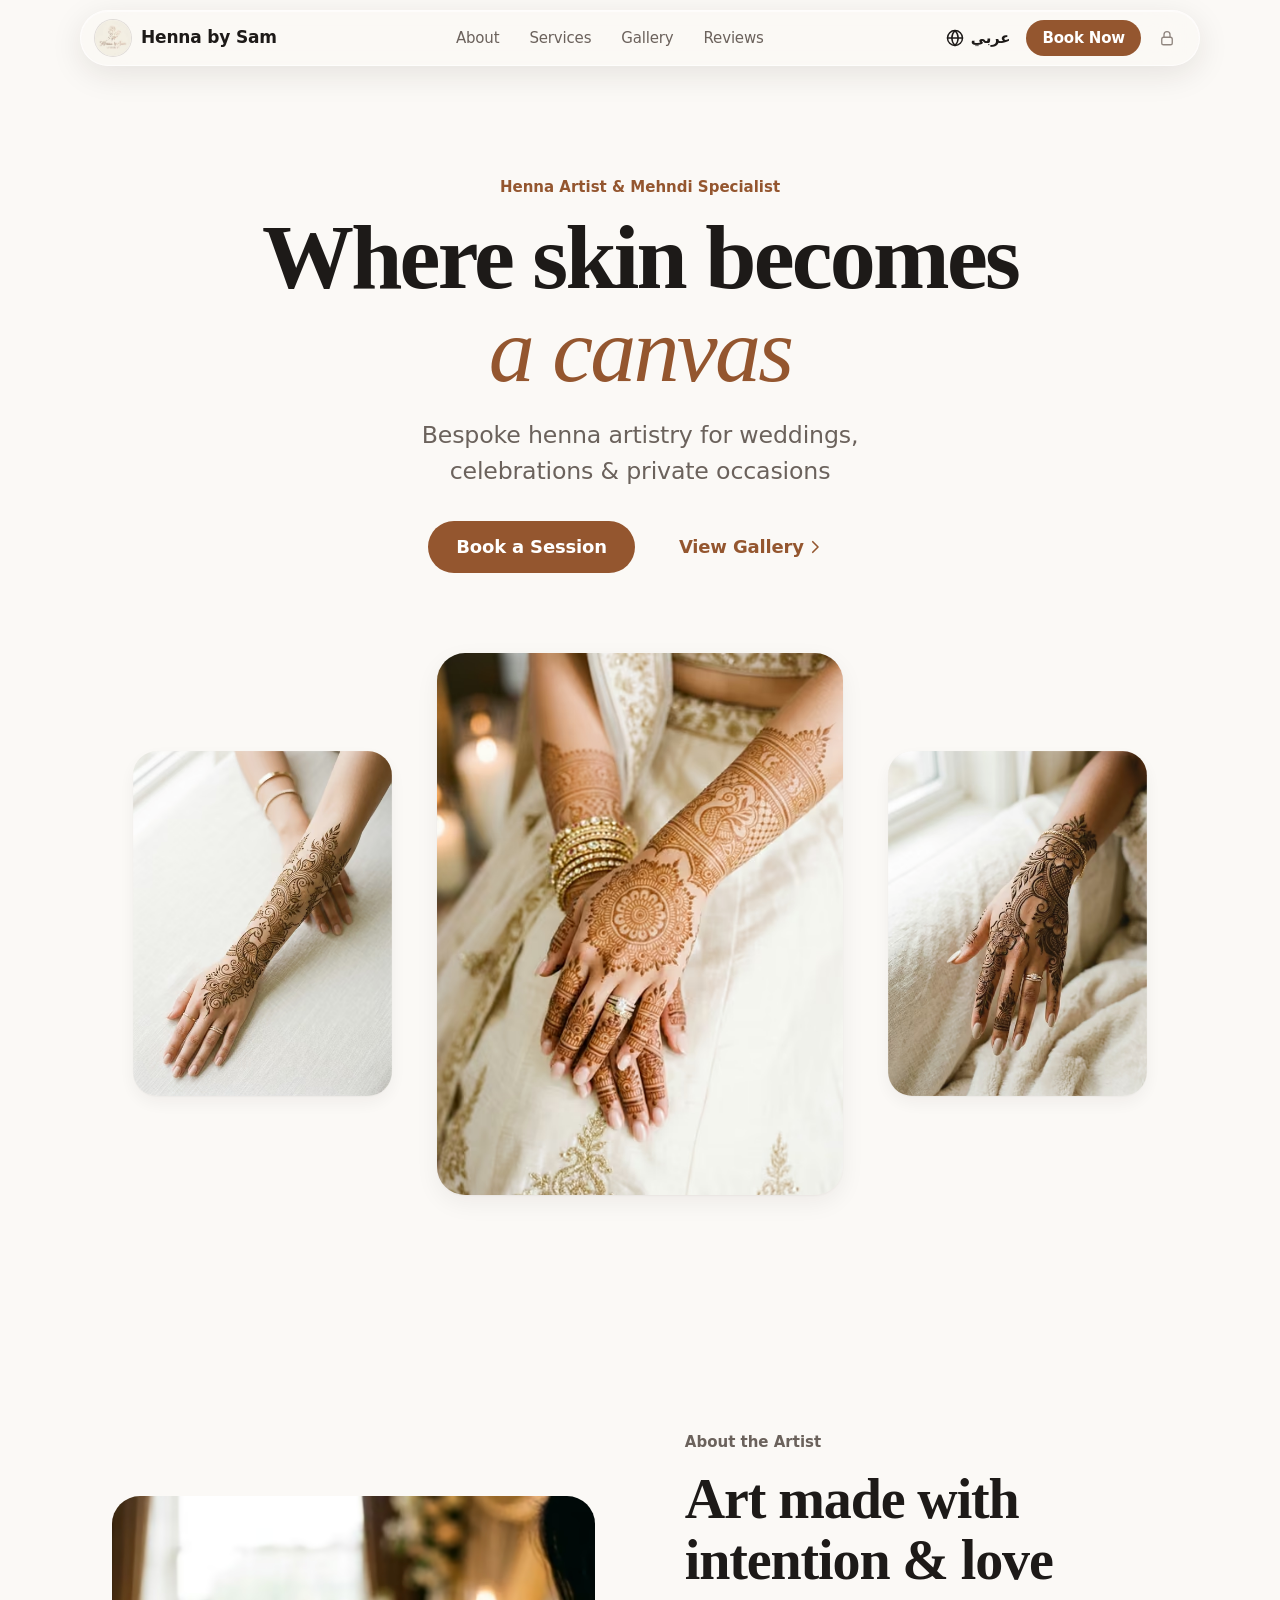
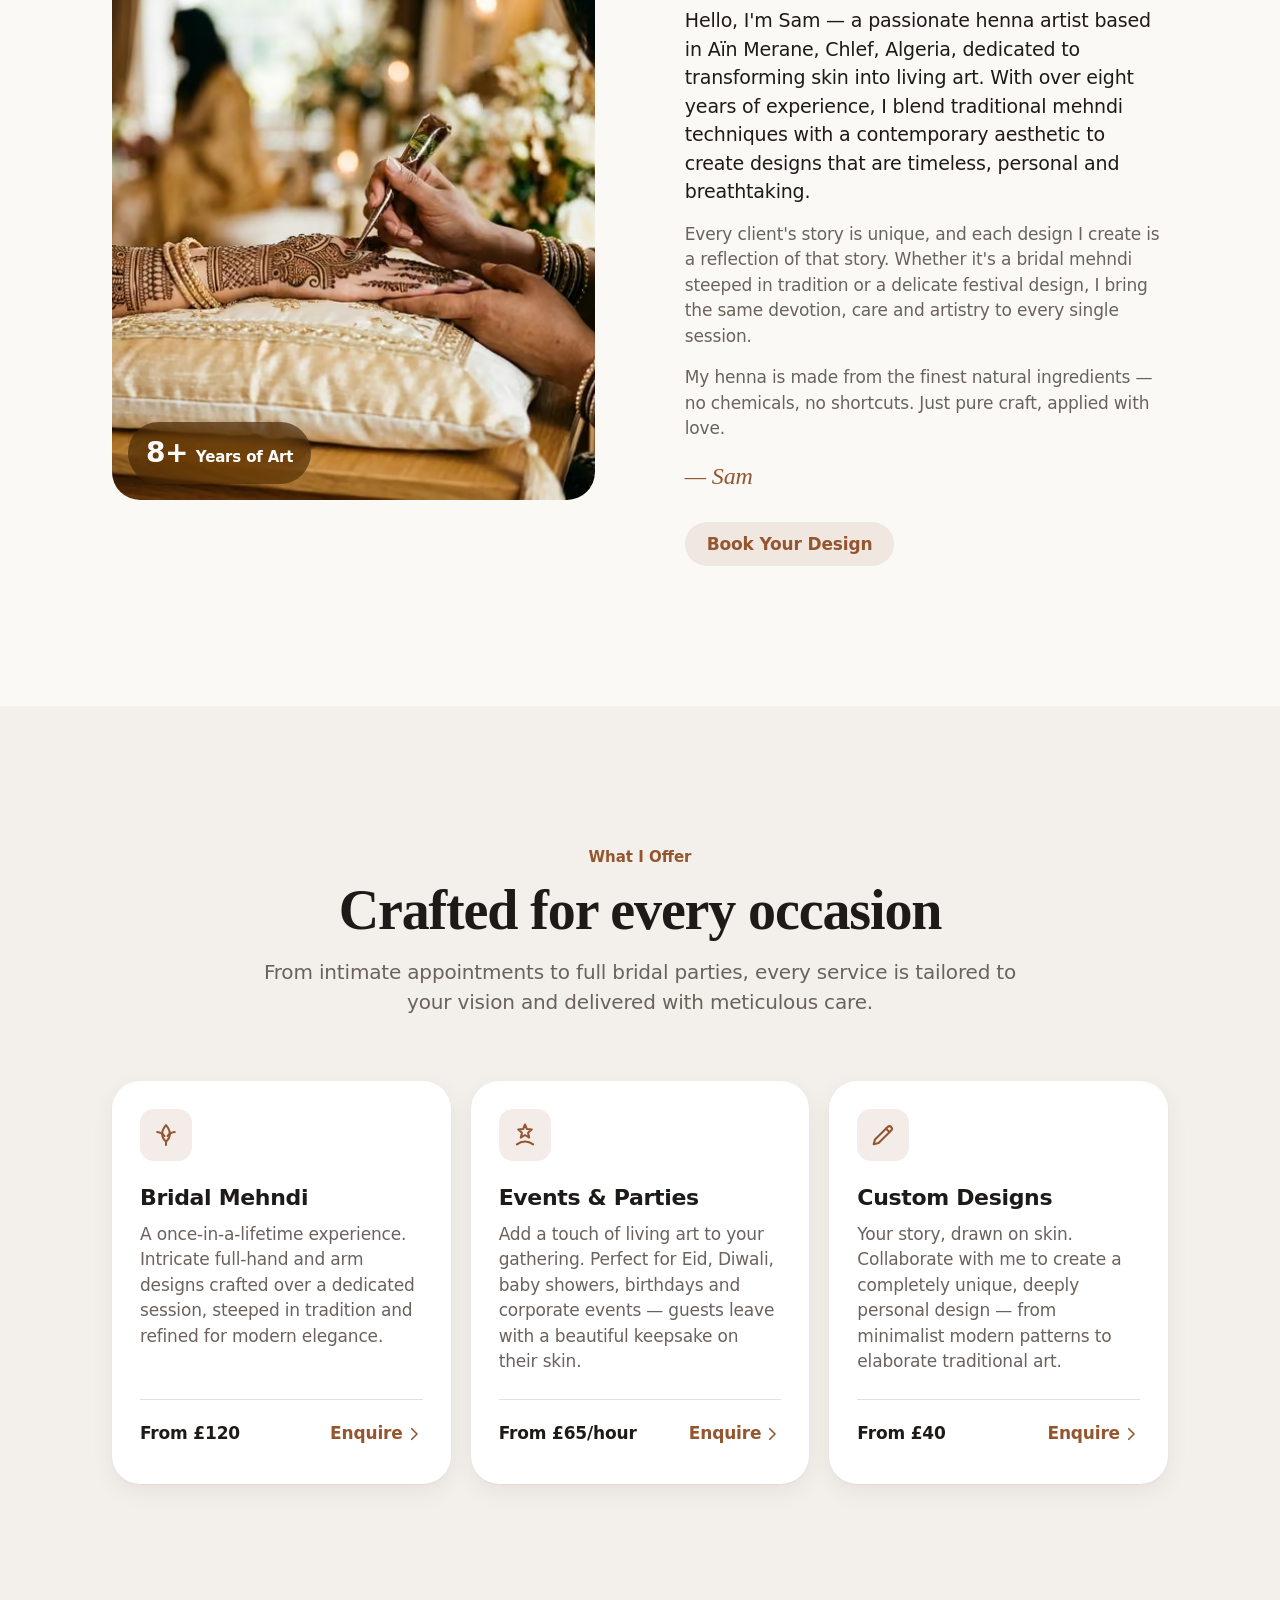
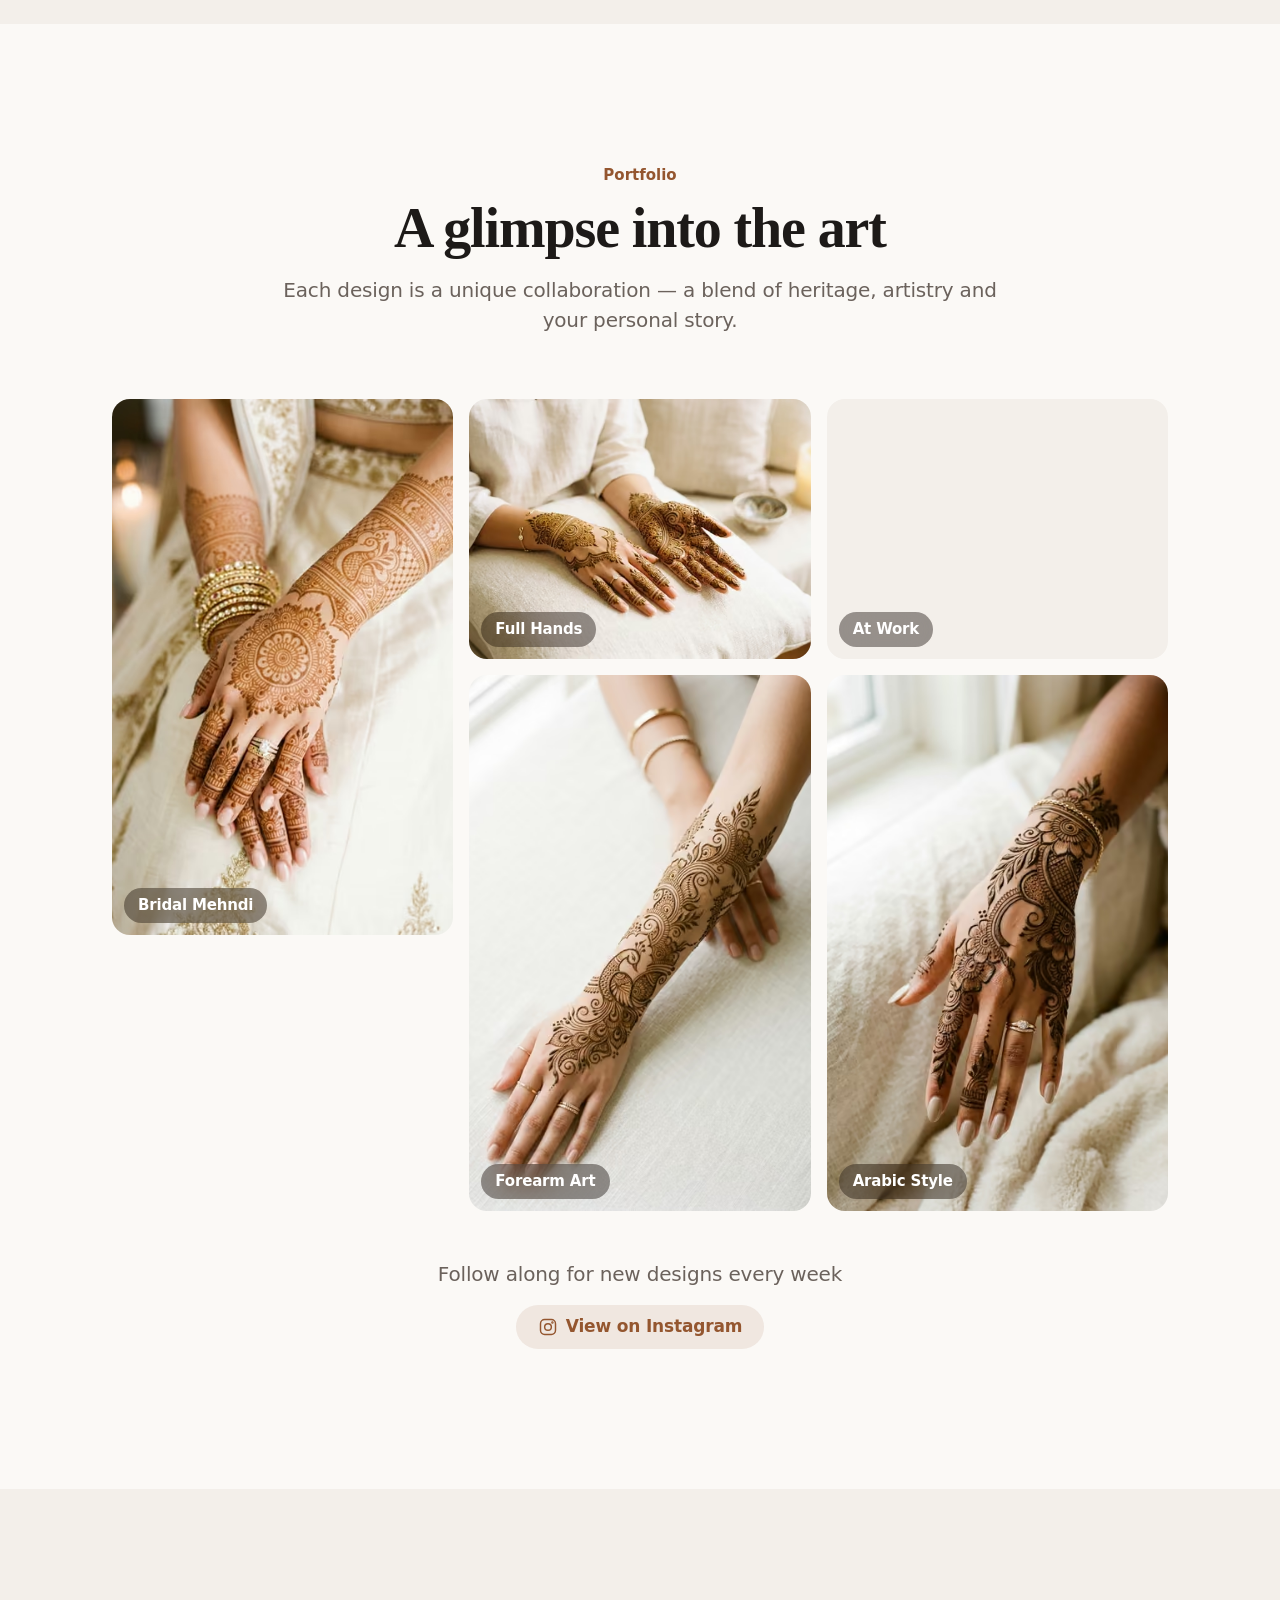
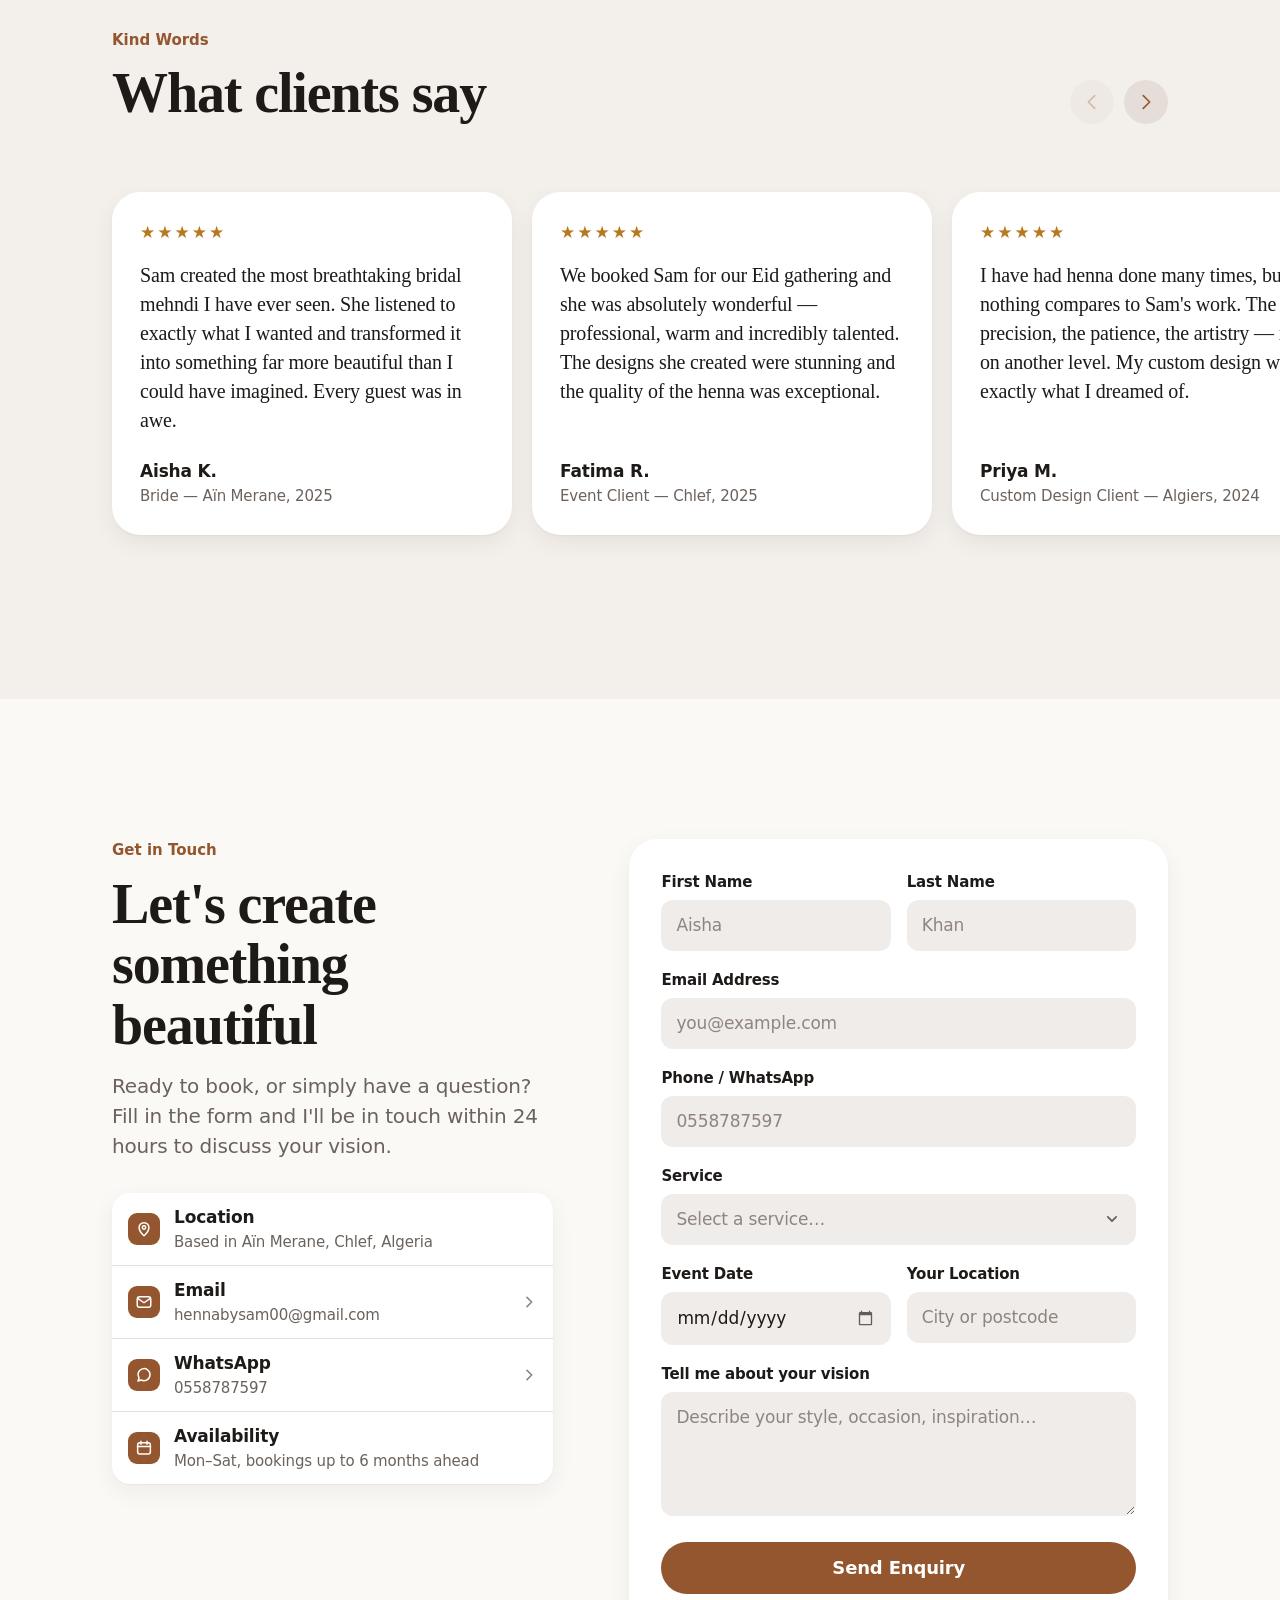
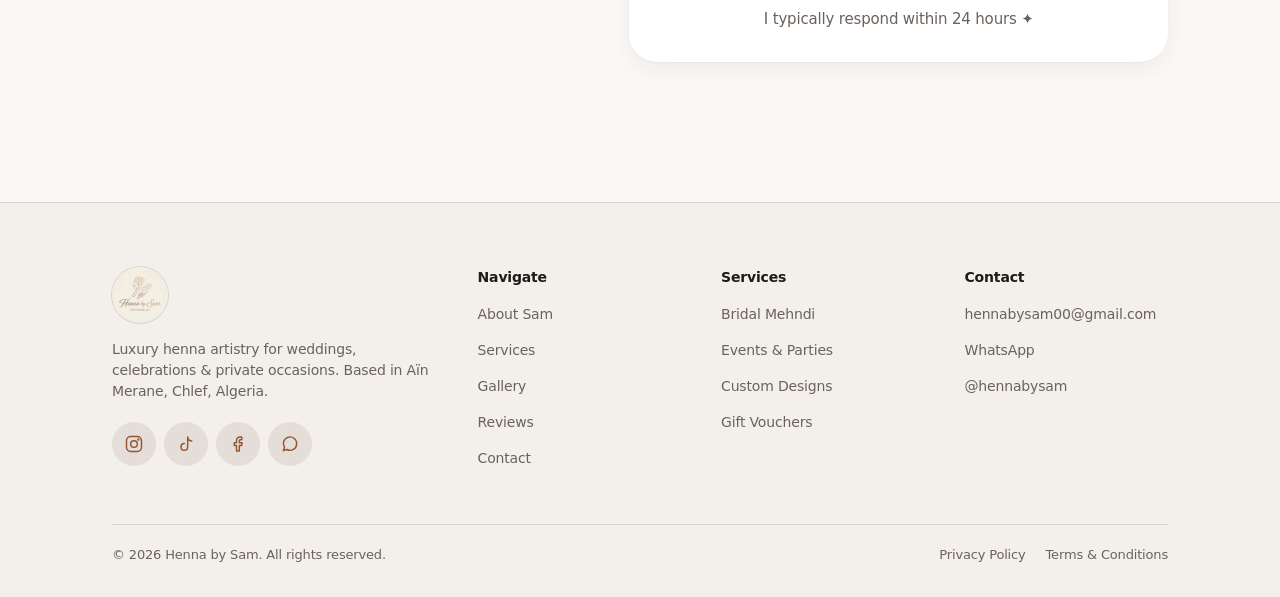
==== commit ceaa13a4: "Speed up the public site: responsive images and caching - Add compressed AVIF/WebP/JPEG photo varian" ====
--- a/index.html
+++ b/index.html
@@ -11,11 +11,11 @@
   <meta property="og:title" content="Henna by Sam — Let's Make Art" />
   <meta property="og:description" content="Luxury henna artistry for weddings, events and private occasions. Based in Aïn Merane, Chlef, Algeria." />
   <meta property="og:type" content="website" />
-  <meta property="og:image" content="images/bridal_hands.jpg" />
+  <meta property="og:image" content="https://henna-by-sam.vercel.app/images/opt/bridal_hands-1200.jpg" />
   <link rel="icon" href="logo.png" />
   <link rel="apple-touch-icon" href="logo.png" />
   <title>Henna by Sam — Let's Make Art</title>
-  <link rel="stylesheet" href="style.css" />
+  <link rel="stylesheet" href="style.css?v=2" />
 </head>
 <body>
 
@@ -89,9 +89,21 @@
       </div>
 
       <div class="hero-media reveal" aria-hidden="true">
-        <figure class="hero-tile hero-tile-side"><img src="images/forearm.jpg" alt="" /></figure>
-        <figure class="hero-tile hero-tile-main"><img src="images/bridal_hands.jpg" alt="" fetchpriority="high" /></figure>
-        <figure class="hero-tile hero-tile-side"><img src="images/arabic.jpg" alt="" /></figure>
+        <figure class="hero-tile hero-tile-side"><picture>
+  <source type="image/avif" srcset="images/opt/forearm-480.avif 480w, images/opt/forearm-800.avif 800w, images/opt/forearm-1200.avif 1200w" sizes="300px" />
+  <source type="image/webp" srcset="images/opt/forearm-480.webp 480w, images/opt/forearm-800.webp 800w, images/opt/forearm-1200.webp 1200w" sizes="300px" />
+  <img src="images/opt/forearm-800.jpg" srcset="images/opt/forearm-480.jpg 480w, images/opt/forearm-800.jpg 800w, images/opt/forearm-1200.jpg 1200w" sizes="300px" width="896" height="1200" decoding="async" alt="" loading="lazy" />
+</picture></figure>
+        <figure class="hero-tile hero-tile-main"><picture>
+  <source type="image/avif" srcset="images/opt/bridal_hands-480.avif 480w, images/opt/bridal_hands-800.avif 800w, images/opt/bridal_hands-1200.avif 1200w" sizes="(max-width: 640px) min(420px, 100vw), 460px" />
+  <source type="image/webp" srcset="images/opt/bridal_hands-480.webp 480w, images/opt/bridal_hands-800.webp 800w, images/opt/bridal_hands-1200.webp 1200w" sizes="(max-width: 640px) min(420px, 100vw), 460px" />
+  <img src="images/opt/bridal_hands-800.jpg" srcset="images/opt/bridal_hands-480.jpg 480w, images/opt/bridal_hands-800.jpg 800w, images/opt/bridal_hands-1200.jpg 1200w" sizes="(max-width: 640px) min(420px, 100vw), 460px" width="896" height="1200" decoding="async" alt="" fetchpriority="high" />
+</picture></figure>
+        <figure class="hero-tile hero-tile-side"><picture>
+  <source type="image/avif" srcset="images/opt/arabic-480.avif 480w, images/opt/arabic-800.avif 800w, images/opt/arabic-1200.avif 1200w" sizes="300px" />
+  <source type="image/webp" srcset="images/opt/arabic-480.webp 480w, images/opt/arabic-800.webp 800w, images/opt/arabic-1200.webp 1200w" sizes="300px" />
+  <img src="images/opt/arabic-800.jpg" srcset="images/opt/arabic-480.jpg 480w, images/opt/arabic-800.jpg 800w, images/opt/arabic-1200.jpg 1200w" sizes="300px" width="896" height="1200" decoding="async" alt="" loading="lazy" />
+</picture></figure>
       </div>
     </section>
 
@@ -99,7 +111,11 @@
     <section class="section about" id="about" aria-labelledby="about-title">
       <div class="container about-grid">
         <figure class="about-media reveal">
-          <img src="images/artist.jpg" alt="Sam — henna artist applying mehndi at a bridal celebration" loading="lazy" />
+          <picture>
+            <source type="image/avif" srcset="images/opt/artist-480.avif 480w, images/opt/artist-800.avif 800w, images/opt/artist-1200.avif 1200w" sizes="(max-width: 960px) min(560px, 100vw), 520px" />
+            <source type="image/webp" srcset="images/opt/artist-480.webp 480w, images/opt/artist-800.webp 800w, images/opt/artist-1200.webp 1200w" sizes="(max-width: 960px) min(560px, 100vw), 520px" />
+            <img src="images/opt/artist-800.jpg" srcset="images/opt/artist-480.jpg 480w, images/opt/artist-800.jpg 800w, images/opt/artist-1200.jpg 1200w" sizes="(max-width: 960px) min(560px, 100vw), 520px" width="1200" height="896" decoding="async" alt="Sam — henna artist applying mehndi at a bridal celebration" loading="lazy" />
+          </picture>
           <figcaption class="about-stat">
             <span class="about-stat-number">8+</span>
             <span class="about-stat-label" data-i18n="about.badgeLabel">Years of Art</span>
@@ -190,32 +206,52 @@
 
         <ul class="gallery-grid" role="list">
           <li class="gallery-cell gallery-cell-tall reveal">
-            <button class="gallery-item" id="gallery-1" type="button" data-index="0" data-src="images/bridal_hands.jpg">
-              <img src="images/bridal_hands.jpg" alt="Intricate bridal mehndi — full mandala design on both hands" loading="lazy" />
+            <button class="gallery-item" id="gallery-1" type="button" data-index="0" data-src="images/opt/bridal_hands-1200.webp">
+              <picture>
+                <source type="image/avif" srcset="images/opt/bridal_hands-480.avif 480w, images/opt/bridal_hands-800.avif 800w, images/opt/bridal_hands-1200.avif 1200w" sizes="(max-width: 640px) 50vw, 360px" />
+                <source type="image/webp" srcset="images/opt/bridal_hands-480.webp 480w, images/opt/bridal_hands-800.webp 800w, images/opt/bridal_hands-1200.webp 1200w" sizes="(max-width: 640px) 50vw, 360px" />
+                <img src="images/opt/bridal_hands-800.jpg" srcset="images/opt/bridal_hands-480.jpg 480w, images/opt/bridal_hands-800.jpg 800w, images/opt/bridal_hands-1200.jpg 1200w" sizes="(max-width: 640px) 50vw, 360px" width="896" height="1200" decoding="async" alt="Intricate bridal mehndi — full mandala design on both hands" loading="lazy" />
+              </picture>
               <span class="gallery-label" data-i18n="gallery.item1">Bridal Mehndi</span>
             </button>
           </li>
           <li class="gallery-cell reveal">
-            <button class="gallery-item" id="gallery-2" type="button" data-index="1" data-src="images/both_hands.jpg">
-              <img src="images/both_hands.jpg" alt="Matching henna patterns on both hands" loading="lazy" />
+            <button class="gallery-item" id="gallery-2" type="button" data-index="1" data-src="images/opt/both_hands-1200.webp">
+              <picture>
+                <source type="image/avif" srcset="images/opt/both_hands-480.avif 480w, images/opt/both_hands-800.avif 800w, images/opt/both_hands-1200.avif 1200w" sizes="(max-width: 640px) 50vw, 360px" />
+                <source type="image/webp" srcset="images/opt/both_hands-480.webp 480w, images/opt/both_hands-800.webp 800w, images/opt/both_hands-1200.webp 1200w" sizes="(max-width: 640px) 50vw, 360px" />
+                <img src="images/opt/both_hands-800.jpg" srcset="images/opt/both_hands-480.jpg 480w, images/opt/both_hands-800.jpg 800w, images/opt/both_hands-1200.jpg 1200w" sizes="(max-width: 640px) 50vw, 360px" width="1200" height="896" decoding="async" alt="Matching henna patterns on both hands" loading="lazy" />
+              </picture>
               <span class="gallery-label" data-i18n="gallery.item4">Full Hands</span>
             </button>
           </li>
           <li class="gallery-cell reveal">
-            <button class="gallery-item" id="gallery-3" type="button" data-index="2" data-src="images/artist.jpg">
-              <img src="images/artist.jpg" alt="Sam applying bridal mehndi at a wedding celebration" loading="lazy" />
+            <button class="gallery-item" id="gallery-3" type="button" data-index="2" data-src="images/opt/artist-1200.webp">
+              <picture>
+                <source type="image/avif" srcset="images/opt/artist-480.avif 480w, images/opt/artist-800.avif 800w, images/opt/artist-1200.avif 1200w" sizes="(max-width: 640px) 50vw, 360px" />
+                <source type="image/webp" srcset="images/opt/artist-480.webp 480w, images/opt/artist-800.webp 800w, images/opt/artist-1200.webp 1200w" sizes="(max-width: 640px) 50vw, 360px" />
+                <img src="images/opt/artist-800.jpg" srcset="images/opt/artist-480.jpg 480w, images/opt/artist-800.jpg 800w, images/opt/artist-1200.jpg 1200w" sizes="(max-width: 640px) 50vw, 360px" width="1200" height="896" decoding="async" alt="Sam applying bridal mehndi at a wedding celebration" loading="lazy" />
+              </picture>
               <span class="gallery-label" data-i18n="gallery.item5">At Work</span>
             </button>
           </li>
           <li class="gallery-cell gallery-cell-tall reveal">
-            <button class="gallery-item" id="gallery-4" type="button" data-index="3" data-src="images/forearm.jpg">
-              <img src="images/forearm.jpg" alt="Elegant peacock and vine henna art on forearm" loading="lazy" />
+            <button class="gallery-item" id="gallery-4" type="button" data-index="3" data-src="images/opt/forearm-1200.webp">
+              <picture>
+                <source type="image/avif" srcset="images/opt/forearm-480.avif 480w, images/opt/forearm-800.avif 800w, images/opt/forearm-1200.avif 1200w" sizes="(max-width: 640px) 50vw, 360px" />
+                <source type="image/webp" srcset="images/opt/forearm-480.webp 480w, images/opt/forearm-800.webp 800w, images/opt/forearm-1200.webp 1200w" sizes="(max-width: 640px) 50vw, 360px" />
+                <img src="images/opt/forearm-800.jpg" srcset="images/opt/forearm-480.jpg 480w, images/opt/forearm-800.jpg 800w, images/opt/forearm-1200.jpg 1200w" sizes="(max-width: 640px) 50vw, 360px" width="896" height="1200" decoding="async" alt="Elegant peacock and vine henna art on forearm" loading="lazy" />
+              </picture>
               <span class="gallery-label" data-i18n="gallery.item2">Forearm Art</span>
             </button>
           </li>
           <li class="gallery-cell gallery-cell-tall reveal">
-            <button class="gallery-item" id="gallery-5" type="button" data-index="4" data-src="images/arabic.jpg">
-              <img src="images/arabic.jpg" alt="Arabic style bold floral henna on hand" loading="lazy" />
+            <button class="gallery-item" id="gallery-5" type="button" data-index="4" data-src="images/opt/arabic-1200.webp">
+              <picture>
+                <source type="image/avif" srcset="images/opt/arabic-480.avif 480w, images/opt/arabic-800.avif 800w, images/opt/arabic-1200.avif 1200w" sizes="(max-width: 640px) 50vw, 360px" />
+                <source type="image/webp" srcset="images/opt/arabic-480.webp 480w, images/opt/arabic-800.webp 800w, images/opt/arabic-1200.webp 1200w" sizes="(max-width: 640px) 50vw, 360px" />
+                <img src="images/opt/arabic-800.jpg" srcset="images/opt/arabic-480.jpg 480w, images/opt/arabic-800.jpg 800w, images/opt/arabic-1200.jpg 1200w" sizes="(max-width: 640px) 50vw, 360px" width="896" height="1200" decoding="async" alt="Arabic style bold floral henna on hand" loading="lazy" />
+              </picture>
               <span class="gallery-label" data-i18n="gallery.item3">Arabic Style</span>
             </button>
           </li>
@@ -499,10 +535,10 @@
   </div>
 
   <!-- Locale files MUST load before script.js -->
-  <script src="locales/en.js"></script>
-  <script src="locales/ar.js"></script>
+  <script src="locales/en.js?v=2"></script>
+  <script src="locales/ar.js?v=2"></script>
   <!-- Supabase client (set credentials inside supabase.js) -->
-  <script src="supabase.js"></script>
-  <script src="script.js"></script>
+  <script src="supabase.js?v=2"></script>
+  <script src="script.js?v=2"></script>
 </body>
 </html>
--- a/style.css
+++ b/style.css
@@ -464,6 +464,9 @@
   background: var(--bg-grouped);
   box-shadow: var(--shadow-card);
 }
+.hero-tile picture,
+.about-media picture,
+.gallery-item picture { display: block; width: 100%; height: 100%; }
 .hero-tile img { width: 100%; height: 100%; object-fit: cover; }
 .hero-tile-main { aspect-ratio: 3 / 4; }
 .hero-tile-side { aspect-ratio: 3 / 4; transform: scale(0.86); opacity: 0.95; }
